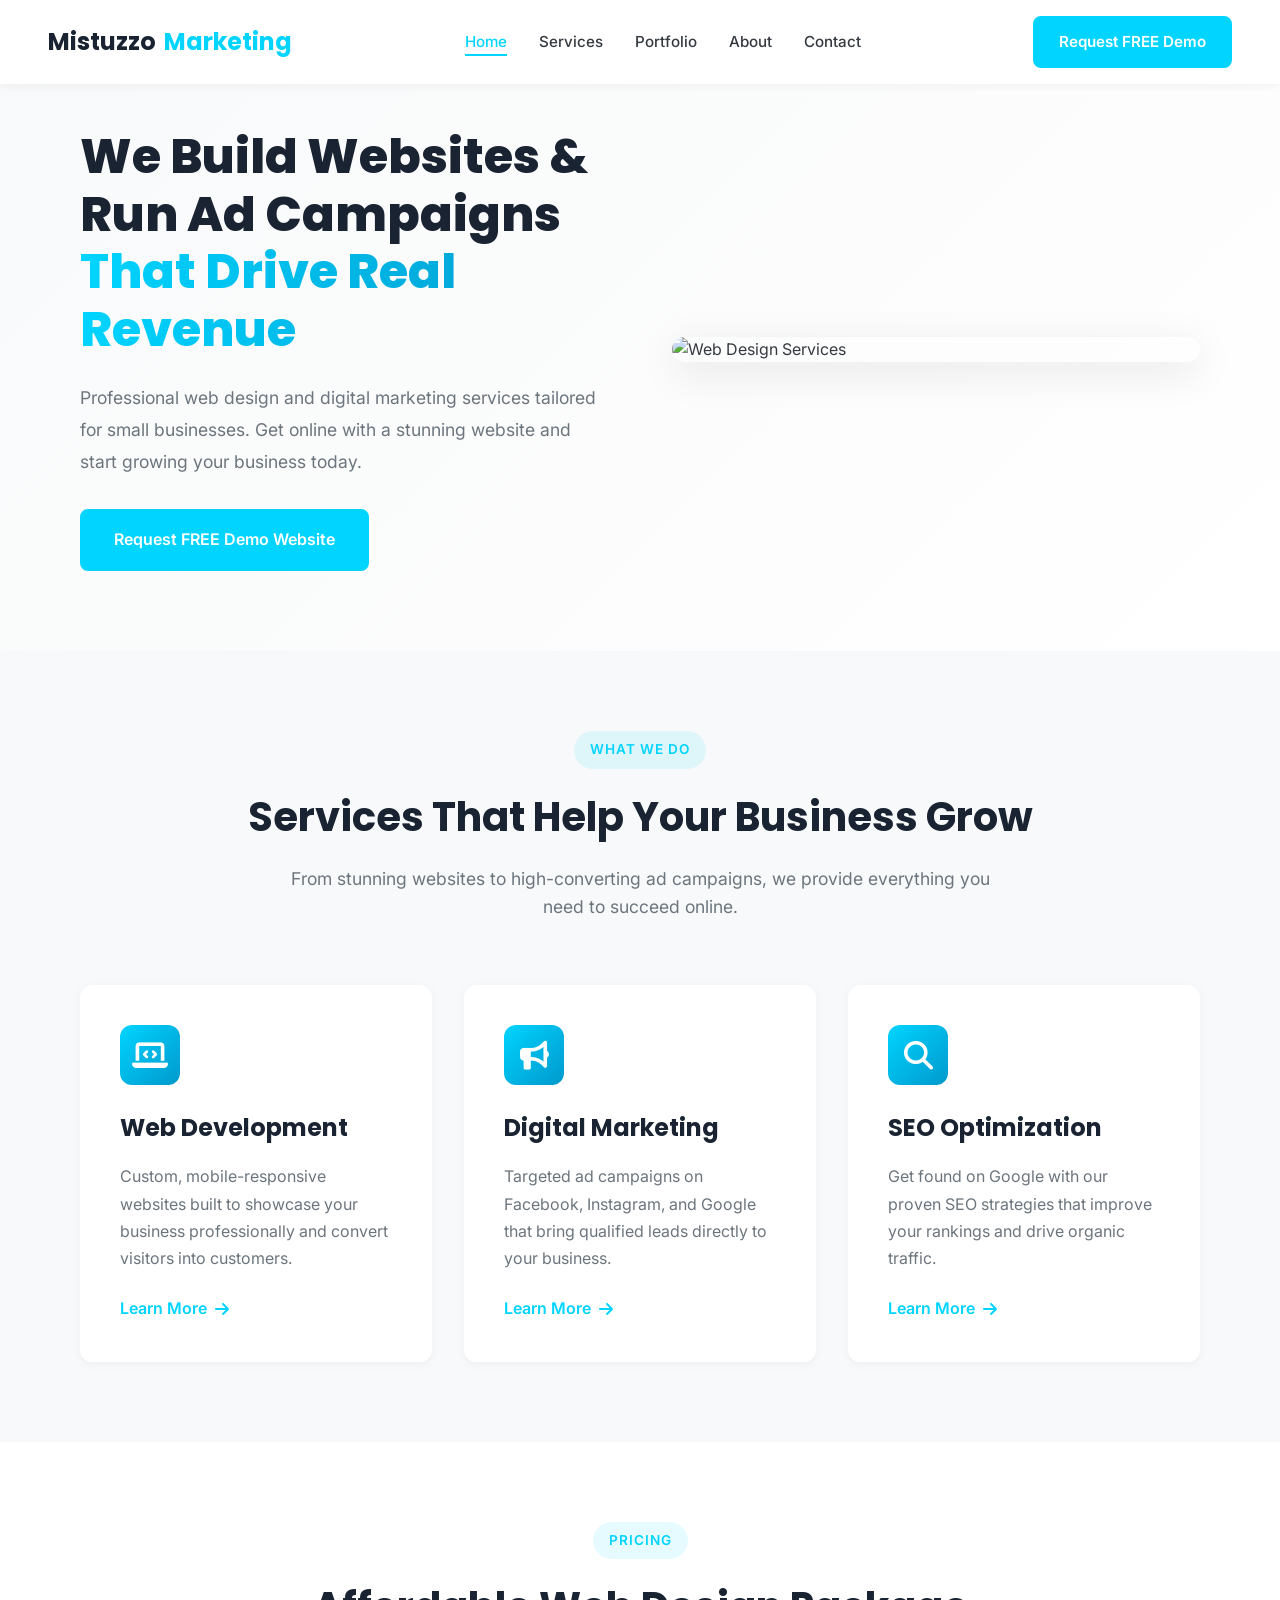
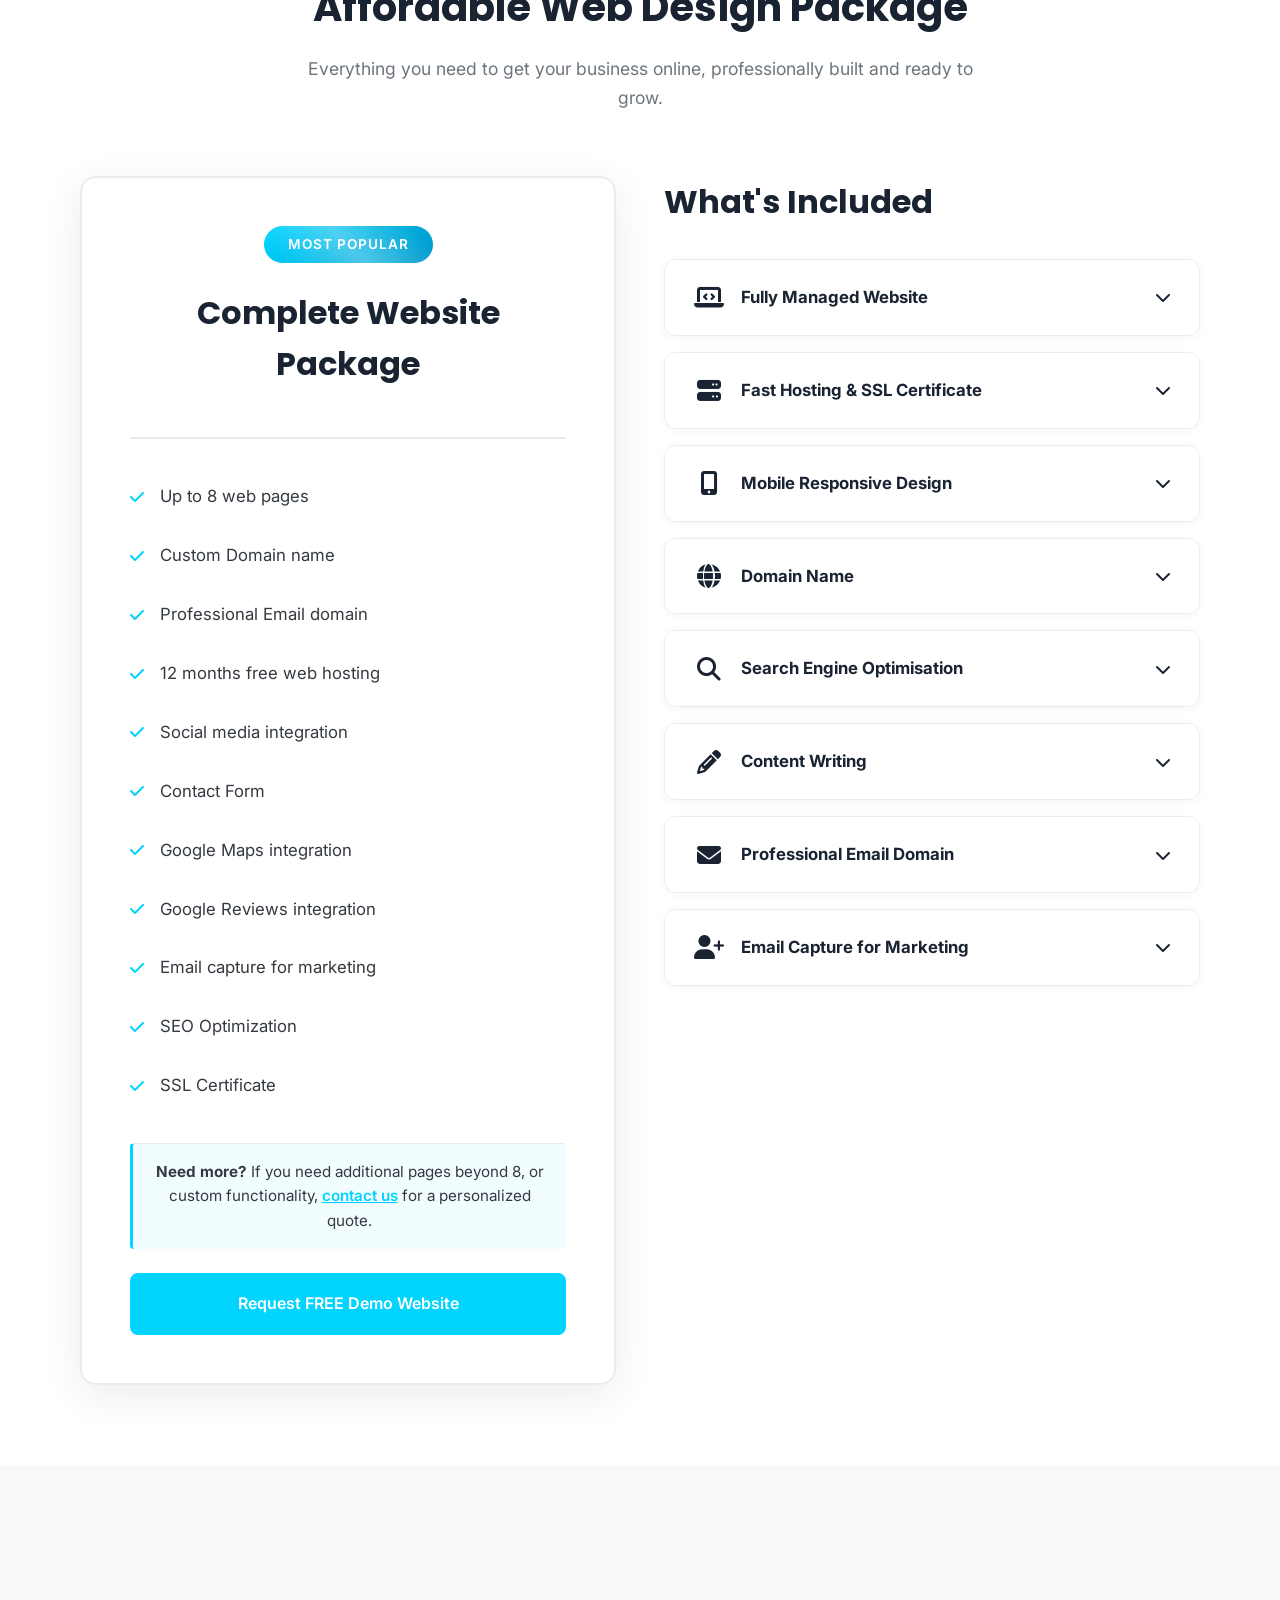
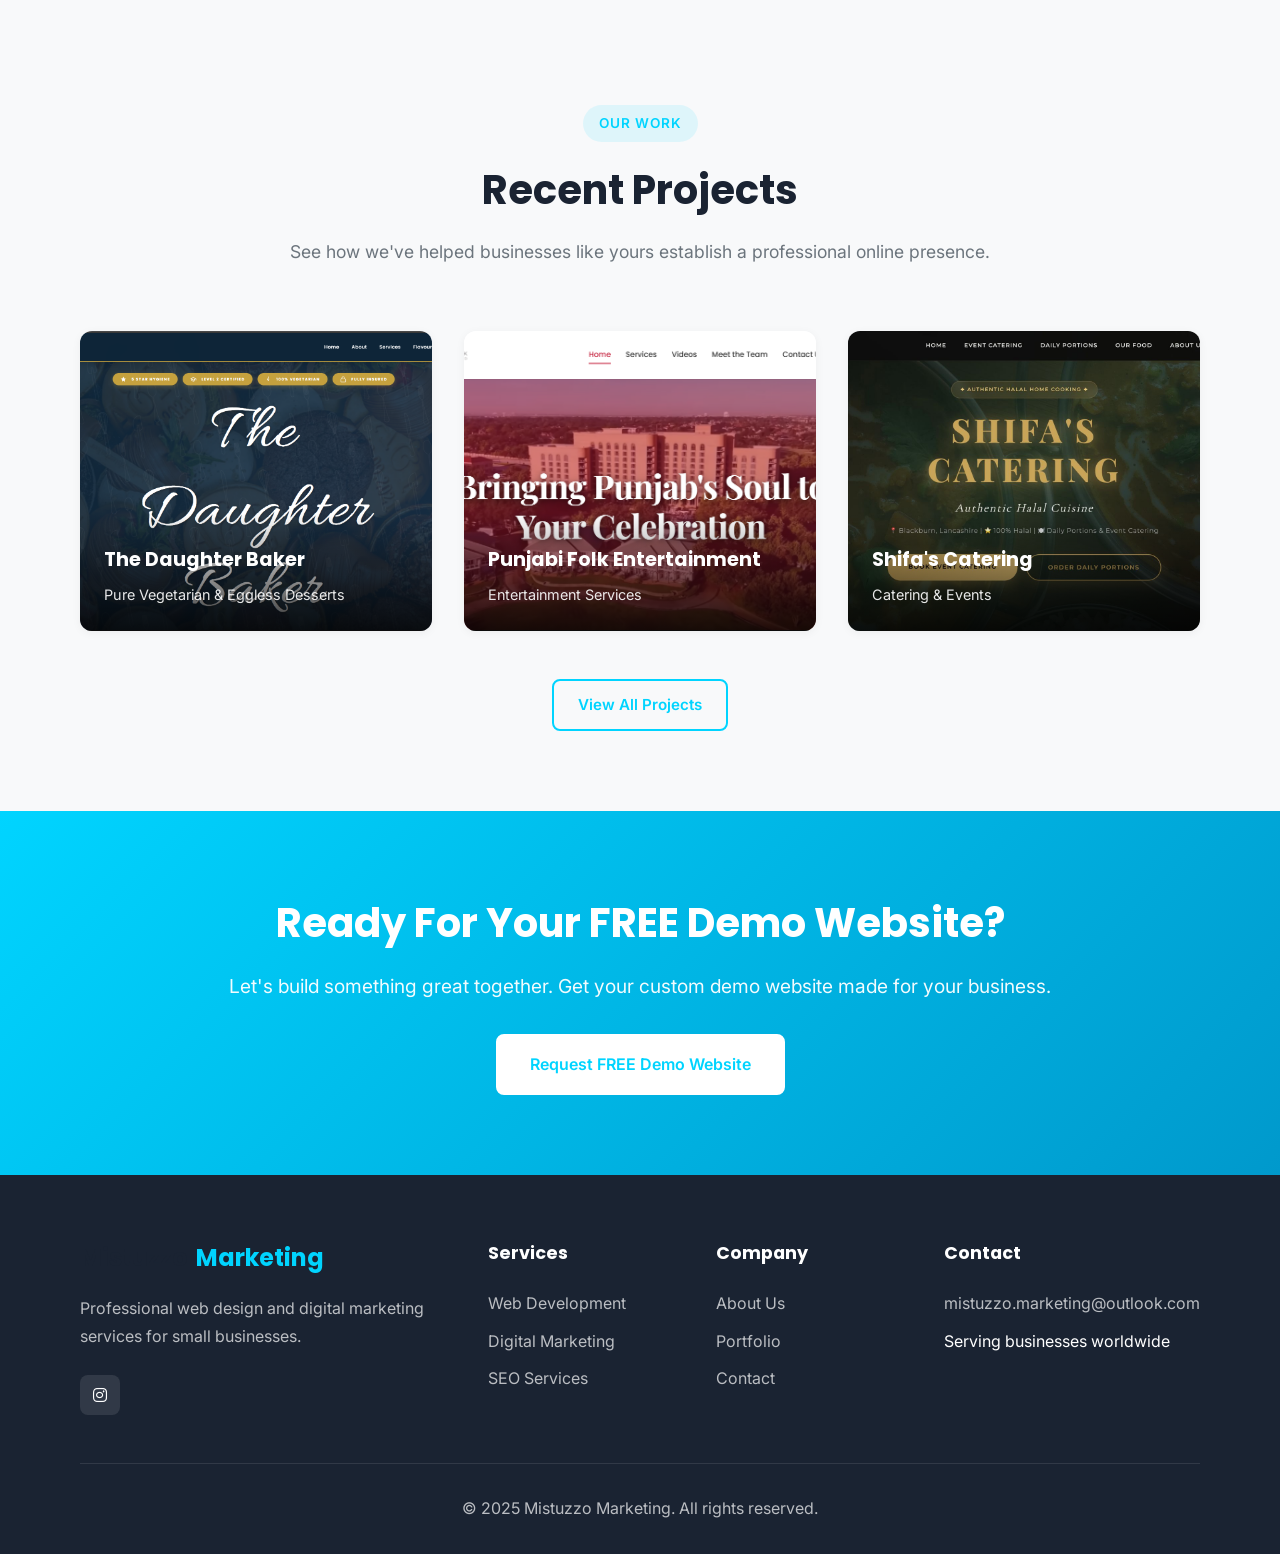
==== index.html @ 566bbb8b "Initial commit — Mistuzzo Marketing website Co-Authored-By: Claude Sonnet 4.6 <noreply@anthropic.com" ====
<!DOCTYPE html>
<html lang="en">
<head>
    <meta charset="UTF-8">
    <meta name="viewport" content="width=device-width, initial-scale=1.0">
    <title>Mistuzzo Marketing | FREE Demo Website for Small Businesses | Web Design & Digital Marketing</title>
    <meta name="description" content="Get a FREE custom demo website for your small business. Professional web design including domain, hosting, SEO, and email. Request your free demo today - no obligation.">
    <meta name="keywords" content="web design, website design, small business website, free demo website, digital marketing, SEO, custom website, affordable web design, business website">
    <meta name="author" content="Mistuzzo Marketing">
    <meta name="robots" content="index, follow">
    <link rel="canonical" href="https://mistuzzomarketing.co.uk/">
    
    <!-- Open Graph / Facebook -->
    <meta property="og:type" content="website">
    <meta property="og:url" content="https://mistuzzomarketing.co.uk/">
    <meta property="og:title" content="Get Your FREE Demo Website | Mistuzzo Marketing">
    <meta property="og:description" content="Professional web design for small businesses. Request a FREE custom demo website - completely free, no obligation. See what we can create for you.">
    <meta property="og:image" content="https://mistuzzomarketing.co.uk/favicons/android-chrome-512x512.png">
    <meta property="og:site_name" content="Mistuzzo Marketing">
    <meta property="og:locale" content="en_GB">
    
    <!-- Twitter Card -->
    <meta name="twitter:card" content="summary_large_image">
    <meta name="twitter:url" content="https://mistuzzomarketing.co.uk/">
    <meta name="twitter:title" content="Get Your FREE Demo Website | Mistuzzo Marketing">
    <meta name="twitter:description" content="Professional web design for small businesses. Request a FREE custom demo website - completely free, no obligation. See what we can create for you.">
    <meta name="twitter:image" content="https://mistuzzomarketing.co.uk/favicons/android-chrome-512x512.png">
    
    <!-- Additional SEO -->
    <meta name="viewport" content="width=device-width, initial-scale=1.0">
    <meta http-equiv="X-UA-Compatible" content="IE=edge">
    <meta name="format-detection" content="telephone=no">
    <!-- Favicons -->
    <link rel="icon" type="image/x-icon" href="favicons/favicon.ico">
    <link rel="icon" type="image/png" sizes="16x16" href="favicons/favicon-16x16.png">
    <link rel="icon" type="image/png" sizes="32x32" href="favicons/favicon-32x32.png">
    <link rel="apple-touch-icon" sizes="180x180" href="favicons/apple-touch-icon.png">
    <link rel="icon" type="image/png" sizes="192x192" href="favicons/android-chrome-192x192.png">
    <link rel="icon" type="image/png" sizes="512x512" href="favicons/android-chrome-512x512.png">
    <link rel="manifest" href="favicons/site.webmanifest">
    <meta name="msapplication-config" content="favicons/browserconfig.xml">
    <meta name="theme-color" content="#00d4ff">
    <link rel="preconnect" href="https://fonts.googleapis.com">
    <link rel="preconnect" href="https://fonts.gstatic.com" crossorigin>
    <link href="https://fonts.googleapis.com/css2?family=Inter:wght@300;400;500;600;700;800&family=Poppins:wght@400;500;600;700;800&display=swap" rel="stylesheet">
    <link href="https://unpkg.com/aos@2.3.1/dist/aos.css" rel="stylesheet">
    <link rel="stylesheet" href="https://cdnjs.cloudflare.com/ajax/libs/font-awesome/6.4.0/css/all.min.css">
    <link rel="stylesheet" href="styles/styles.css">

    <!-- Structured Data (JSON-LD) -->
    <script type="application/ld+json">
    {
      "@context": "https://schema.org",
      "@type": "Organization",
      "name": "Mistuzzo Marketing",
      "url": "https://mistuzzomarketing.co.uk",
      "logo": "https://mistuzzomarketing.co.uk/favicons/android-chrome-512x512.png",
      "description": "Professional web design and digital marketing services for small businesses",
      "email": "mistuzzo.marketing@outlook.com",
      "address": {
        "@type": "PostalAddress",
        "addressCountry": "GB"
      },
      "sameAs": [
        "https://instagram.com/mistuzzo_marketing"
      ],
      "aggregateRating": {
        "@type": "AggregateRating",
        "ratingValue": "5.0",
        "reviewCount": "2"
      },
      "offers": {
        "@type": "Offer",
        "description": "FREE Demo Website",
        "price": "0",
        "priceCurrency": "GBP"
      }
    }
    </script>
    <script type="application/ld+json">
    {
      "@context": "https://schema.org",
      "@type": "WebSite",
      "name": "Mistuzzo Marketing",
      "url": "https://mistuzzomarketing.co.uk",
      "potentialAction": {
        "@type": "SearchAction",
        "target": "https://mistuzzomarketing.co.uk/?s={search_term_string}",
        "query-input": "required name=search_term_string"
      }
    }
    </script>
    <script type="application/ld+json">
    {
      "@context": "https://schema.org",
      "@type": "ProfessionalService",
      "name": "Mistuzzo Marketing",
      "image": "https://mistuzzomarketing.co.uk/favicons/android-chrome-512x512.png",
      "description": "Professional web design and digital marketing for small businesses. FREE demo website available.",
      "priceRange": "Contact for pricing",
      "telephone": "+447359713107",
      "email": "mistuzzo.marketing@outlook.com",
      "address": {
        "@type": "PostalAddress",
        "addressCountry": "GB"
      },
      "areaServed": "Worldwide",
      "serviceType": ["Web Design", "Digital Marketing", "SEO", "Website Hosting"]
    }
    </script>
</head>
<body>
    <!-- Animated Background Shapes -->
    <div class="bg-shapes">
        <div class="bg-shape bg-shape-1"></div>
        <div class="bg-shape bg-shape-2"></div>
        <div class="bg-shape bg-shape-3"></div>
        <div class="bg-shape bg-shape-4"></div>
    </div>

    <!-- Navigation -->
    <nav id="navbar">
        <div class="nav-container">
            <a href="index.html" class="logo">
                <span class="logo-text">Mistuzzo</span>
                <span class="logo-accent">Marketing</span>
            </a>
            <ul class="nav-links" id="navLinks">
                <li><a href="index.html" class="active">Home</a></li>
                <li><a href="services.html">Services</a></li>
                <li><a href="portfolio.html">Portfolio</a></li>
                <li><a href="about.html">About</a></li>
                <li><a href="contact.html">Contact</a></li>
            </ul>
            <button class="mobile-menu-toggle" id="mobileMenuToggle">
                <span></span>
                <span></span>
                <span></span>
            </button>
            <a href="contact.html" class="btn-primary">Request FREE Demo</a>
        </div>
    </nav>

    <!-- Hero Section -->
    <section class="hero">
        <div class="container">
            <div class="hero-content">
                <div class="hero-text" data-aos="fade-up">
                    <h1>We Build Websites & Run Ad Campaigns <span class="highlight">That Drive Real Revenue</span></h1>
                    <p>Professional web design and digital marketing services tailored for small businesses. Get online with a stunning website and start growing your business today.</p>
                    <div class="hero-buttons">
                        <a href="contact.html" class="btn-primary btn-large">Request FREE Demo Website</a>
                    </div>
                </div>
                <div class="hero-image" data-aos="fade-left">
                    <img src="https://images.unsplash.com/photo-1460925895917-afdab827c52f?w=800&h=600&fit=crop" alt="Web Design Services">
                </div>
            </div>
        </div>
    </section>

    <!-- Services Preview -->
    <section class="services-preview">
        <div class="container">
            <div class="section-header" data-aos="fade-up">
                <span class="section-tag">What We Do</span>
                <h2>Services That Help Your Business Grow</h2>
                <p>From stunning websites to high-converting ad campaigns, we provide everything you need to succeed online.</p>
            </div>
            <div class="services-grid">
                <div class="service-card" data-aos="fade-up" data-aos-delay="100">
                    <div class="service-icon">
                        <i class="fas fa-laptop-code"></i>
                    </div>
                    <h3>Web Development</h3>
                    <p>Custom, mobile-responsive websites built to showcase your business professionally and convert visitors into customers.</p>
                    <a href="services.html" class="service-link">Learn More <i class="fas fa-arrow-right"></i></a>
                </div>
                <div class="service-card" data-aos="fade-up" data-aos-delay="200">
                    <div class="service-icon">
                        <i class="fas fa-bullhorn"></i>
                    </div>
                    <h3>Digital Marketing</h3>
                    <p>Targeted ad campaigns on Facebook, Instagram, and Google that bring qualified leads directly to your business.</p>
                    <a href="services.html" class="service-link">Learn More <i class="fas fa-arrow-right"></i></a>
                </div>
                <div class="service-card" data-aos="fade-up" data-aos-delay="300">
                    <div class="service-icon">
                        <i class="fas fa-search"></i>
                    </div>
                    <h3>SEO Optimization</h3>
                    <p>Get found on Google with our proven SEO strategies that improve your rankings and drive organic traffic.</p>
                    <a href="services.html" class="service-link">Learn More <i class="fas fa-arrow-right"></i></a>
                </div>
            </div>
        </div>
    </section>

    <!-- Pricing Section -->
    <section class="pricing" id="pricing">
        <div class="container">
            <div class="section-header" data-aos="fade-up">
                <span class="section-tag">Pricing</span>
                <h2>Affordable Web Design Package</h2>
                <p>Everything you need to get your business online, professionally built and ready to grow.</p>
            </div>
            <div class="pricing-layout">
                <!-- Pricing Card -->
                <div class="pricing-card" data-aos="fade-up">
                    <div class="pricing-header">
                        <span class="pricing-badge">Most Popular</span>
                        <h3>Complete Website Package</h3>
                    </div>
                    <div class="pricing-features">
                        <div class="feature-item">
                            <i class="fas fa-check"></i>
                            <span>Up to 8 web pages</span>
                        </div>
                        <div class="feature-item">
                            <i class="fas fa-check"></i>
                            <span>Custom Domain name</span>
                        </div>
                        <div class="feature-item">
                            <i class="fas fa-check"></i>
                            <span>Professional Email domain</span>
                        </div>
                        <div class="feature-item">
                            <i class="fas fa-check"></i>
                            <span>12 months free web hosting</span>
                        </div>
                        <div class="feature-item">
                            <i class="fas fa-check"></i>
                            <span>Social media integration</span>
                        </div>
                        <div class="feature-item">
                            <i class="fas fa-check"></i>
                            <span>Contact Form</span>
                        </div>
                        <div class="feature-item">
                            <i class="fas fa-check"></i>
                            <span>Google Maps integration</span>
                        </div>
                        <div class="feature-item">
                            <i class="fas fa-check"></i>
                            <span>Google Reviews integration</span>
                        </div>
                        <div class="feature-item">
                            <i class="fas fa-check"></i>
                            <span>Email capture for marketing</span>
                        </div>
                        <div class="feature-item">
                            <i class="fas fa-check"></i>
                            <span>SEO Optimization</span>
                        </div>
                        <div class="feature-item">
                            <i class="fas fa-check"></i>
                            <span>SSL Certificate</span>
                        </div>
                    </div>
                    <div class="pricing-note">
                        <p><strong>Need more?</strong> If you need additional pages beyond 8, or custom functionality, <a href="contact.html">contact us</a> for a personalized quote.</p>
                    </div>
                    <a href="contact.html" class="btn-primary btn-large btn-full">Request FREE Demo Website</a>
                </div>

                <!-- Info Dropdowns -->
                <div class="info-dropdowns" data-aos="fade-up" data-aos-delay="100">
                    <h3 class="dropdowns-title">What's Included</h3>
                    
                    <div class="info-dropdown">
                        <div class="info-dropdown-header" onclick="toggleInfoDropdown(this)">
                            <div class="dropdown-title-with-icon">
                                <i class="fas fa-laptop-code"></i>
                                <span>Fully Managed Website</span>
                            </div>
                            <i class="fas fa-chevron-down"></i>
                        </div>
                        <div class="info-dropdown-content">
                            <p>We handle everything from setup to maintenance. Your website is fully managed by our team, ensuring it stays updated, secure, and running smoothly. Focus on your business while we take care of the technical details.</p>
                        </div>
                    </div>

                    <div class="info-dropdown">
                        <div class="info-dropdown-header" onclick="toggleInfoDropdown(this)">
                            <div class="dropdown-title-with-icon">
                                <i class="fas fa-server"></i>
                                <span>Fast Hosting & SSL Certificate</span>
                            </div>
                            <i class="fas fa-chevron-down"></i>
                        </div>
                        <div class="info-dropdown-content">
                            <p>Lightning-fast hosting on premium servers with 99.9% uptime guarantee. Includes free SSL certificate (https://) for secure connections, data protection, and better Google rankings. First year completely free.</p>
                        </div>
                    </div>

                    <div class="info-dropdown">
                        <div class="info-dropdown-header" onclick="toggleInfoDropdown(this)">
                            <div class="dropdown-title-with-icon">
                                <i class="fas fa-mobile-alt"></i>
                                <span>Mobile Responsive Design</span>
                            </div>
                            <i class="fas fa-chevron-down"></i>
                        </div>
                        <div class="info-dropdown-content">
                            <p>Your website will look perfect and function flawlessly on all devices - desktops, tablets, and mobile phones. With over 60% of web traffic coming from mobile devices, this ensures you never miss a potential customer.</p>
                        </div>
                    </div>

                    <div class="info-dropdown">
                        <div class="info-dropdown-header" onclick="toggleInfoDropdown(this)">
                            <div class="dropdown-title-with-icon">
                                <i class="fas fa-globe"></i>
                                <span>Domain Name</span>
                            </div>
                            <i class="fas fa-chevron-down"></i>
                        </div>
                        <div class="info-dropdown-content">
                            <p>We'll help you choose and register a professional domain name (like yourbusiness.co.uk) that reflects your brand. Domain registration and setup included in the package.</p>
                        </div>
                    </div>

                    <div class="info-dropdown">
                        <div class="info-dropdown-header" onclick="toggleInfoDropdown(this)">
                            <div class="dropdown-title-with-icon">
                                <i class="fas fa-search"></i>
                                <span>Search Engine Optimisation</span>
                            </div>
                            <i class="fas fa-chevron-down"></i>
                        </div>
                        <div class="info-dropdown-content">
                            <p>Your website will be optimized for search engines with proper meta tags, descriptions, headings, and keywords to help potential customers find you on Google and other search engines.</p>
                        </div>
                    </div>

                    <div class="info-dropdown">
                        <div class="info-dropdown-header" onclick="toggleInfoDropdown(this)">
                            <div class="dropdown-title-with-icon">
                                <i class="fas fa-pencil-alt"></i>
                                <span>Content Writing</span>
                            </div>
                            <i class="fas fa-chevron-down"></i>
                        </div>
                        <div class="info-dropdown-content">
                            <p>We'll help craft compelling copy for your website that clearly communicates your value proposition and converts visitors into customers. Professional writing that represents your brand perfectly.</p>
                        </div>
                    </div>

                    <div class="info-dropdown">
                        <div class="info-dropdown-header" onclick="toggleInfoDropdown(this)">
                            <div class="dropdown-title-with-icon">
                                <i class="fas fa-envelope"></i>
                                <span>Professional Email Domain</span>
                            </div>
                            <i class="fas fa-chevron-down"></i>
                        </div>
                        <div class="info-dropdown-content">
                            <p>Get professional email addresses using your domain name (e.g., hello@yourbusiness.co.uk). Build trust with customers using branded emails instead of generic Gmail or Hotmail addresses.</p>
                        </div>
                    </div>

                    <div class="info-dropdown">
                        <div class="info-dropdown-header" onclick="toggleInfoDropdown(this)">
                            <div class="dropdown-title-with-icon">
                                <i class="fas fa-user-plus"></i>
                                <span>Email Capture for Marketing</span>
                            </div>
                            <i class="fas fa-chevron-down"></i>
                        </div>
                        <div class="info-dropdown-content">
                            <p>Built-in email collection forms to grow your mailing list. Capture visitor emails through sign-up forms, contact pages, and newsletter subscriptions. Build your customer database for future marketing campaigns.</p>
                        </div>
                    </div>
                </div>
            </div>
        </div>
    </section>

    <!-- Google Reviews Section -->
    <section class="reviews-section">
        <div class="container">
            <!-- Elfsight Google Reviews | Untitled Google Reviews 3 -->
            <script src="https://elfsightcdn.com/platform.js" async></script>
            <div class="elfsight-app-d169149b-33a2-4ed8-b72b-32af608d283e" data-elfsight-app-lazy></div>
        </div>
    </section>

    <!-- Portfolio Preview -->
    <section class="portfolio-preview">
        <div class="container">
            <div class="section-header" data-aos="fade-up">
                <span class="section-tag">Our Work</span>
                <h2>Recent Projects</h2>
                <p>See how we've helped businesses like yours establish a professional online presence.</p>
            </div>
            <div class="portfolio-grid">
                <div class="portfolio-item" data-aos="fade-up" data-aos-delay="100" onclick="window.open('https://thedaughterbaker.co.uk', '_blank')">
                    <img src="portfolio/thedaughterbaker.png" alt="The Daughter Baker">
                    <div class="portfolio-overlay">
                        <h4>The Daughter Baker</h4>
                        <p>Pure Vegetarian & Eggless Desserts</p>
                    </div>
                </div>
                <div class="portfolio-item" data-aos="fade-up" data-aos-delay="200" onclick="window.open('https://punjabifolkentertainment.com', '_blank')">
                    <img src="portfolio/sangeet.png" alt="Punjabi Folk Entertainment">
                    <div class="portfolio-overlay">
                        <h4>Punjabi Folk Entertainment</h4>
                        <p>Entertainment Services</p>
                    </div>
                </div>
                <div class="portfolio-item" data-aos="fade-up" data-aos-delay="300" onclick="window.open('https://shifascateringblackburn.co.uk', '_blank')">
                    <img src="portfolio/shifas.jpeg" alt="Shifa's Catering">
                    <div class="portfolio-overlay">
                        <h4>Shifa's Catering</h4>
                        <p>Catering & Events</p>
                    </div>
                </div>
            </div>
            <div class="text-center" style="margin-top: 3rem;">
                <a href="portfolio.html" class="btn-outline">View All Projects</a>
            </div>
        </div>
    </section>

    <!-- CTA Section -->
    <section class="cta-section">
        <div class="container">
            <div class="cta-content" data-aos="fade-up">
                <h2>Ready For Your FREE Demo Website?</h2>
                <p>Let's build something great together. Get your custom demo website made for your business.</p>
                <a href="contact.html" class="btn-white btn-large">Request FREE Demo Website</a>
            </div>
        </div>
    </section>

    <!-- Footer -->
    <footer>
        <div class="container">
            <div class="footer-content">
                <div class="footer-col">
                    <div class="footer-logo">
                        <span class="logo-text">Mistuzzo</span>
                        <span class="logo-accent">Marketing</span>
                    </div>
                    <p>Professional web design and digital marketing services for small businesses.</p>
                    <div class="social-links">
                        <a href="https://instagram.com/mistuzzo_marketing" target="_blank" aria-label="Instagram"><i class="fab fa-instagram"></i></a>
                    </div>
                </div>
                <div class="footer-col">
                    <h4>Services</h4>
                    <ul>
                        <li><a href="services.html">Web Development</a></li>
                        <li><a href="services.html">Digital Marketing</a></li>
                        <li><a href="services.html">SEO Services</a></li>
                    </ul>
                </div>
                <div class="footer-col">
                    <h4>Company</h4>
                    <ul>
                        <li><a href="about.html">About Us</a></li>
                        <li><a href="portfolio.html">Portfolio</a></li>
                            <li><a href="contact.html">Contact</a></li>
                    </ul>
                </div>
                <div class="footer-col">
                    <h4>Contact</h4>
                    <ul>
                        <li><a href="mailto:mistuzzo.marketing@outlook.com">mistuzzo.marketing@outlook.com</a></li>
                        <li>Serving businesses worldwide</li>
                    </ul>
                </div>
            </div>
            <div class="footer-bottom">
                <p>&copy; 2025 Mistuzzo Marketing. All rights reserved.</p>
            </div>
        </div>
    </footer>

    <script src="https://unpkg.com/aos@2.3.1/dist/aos.js"></script>
    <script src="js/main.js"></script>
</body>
</html>
---- styles/styles.css ----
/* ===== VARIABLES ===== */
:root {
    --primary-blue: #00d4ff;
    --dark-blue: #0099cc;
    --navy: #1a2332;
    --white: #ffffff;
    --off-white: #f8f9fa;
    --light-grey: #6c757d;
    --dark-grey: #343a40;
    --border-color: #e9ecef;
    --shadow: 0 2px 10px rgba(0, 0, 0, 0.05);
    --shadow-hover: 0 5px 25px rgba(0, 212, 255, 0.15);
}

/* ===== ANIMATED BACKGROUND ===== */
.animated-bg {
    position: fixed;
    top: 0;
    left: 0;
    width: 100%;
    height: 100%;
    z-index: -1;
    overflow: hidden;
    pointer-events: none;
}

.bg-shape {
    position: absolute;
    border-radius: 50%;
    opacity: 0.03;
    animation: float 20s infinite ease-in-out;
}

.bg-shape-1 {
    width: 400px;
    height: 400px;
    background: linear-gradient(135deg, var(--primary-blue), var(--dark-blue));
    top: 10%;
    left: 5%;
    animation-duration: 25s;
}

.bg-shape-2 {
    width: 300px;
    height: 300px;
    background: linear-gradient(135deg, var(--dark-blue), var(--primary-blue));
    bottom: 10%;
    right: 10%;
    animation-delay: 5s;
    animation-duration: 30s;
}

.bg-shape-3 {
    width: 200px;
    height: 200px;
    background: linear-gradient(135deg, var(--primary-blue), var(--dark-blue));
    top: 50%;
    left: 50%;
    animation-delay: 10s;
    animation-duration: 35s;
}

@keyframes float {
    0%, 100% {
        transform: translate(0, 0) rotate(0deg);
    }
    25% {
        transform: translate(30px, -30px) rotate(90deg);
    }
    50% {
        transform: translate(-20px, 20px) rotate(180deg);
    }
    75% {
        transform: translate(20px, 30px) rotate(270deg);
    }
}

/* ===== RESET & BASE ===== */
* {
    margin: 0;
    padding: 0;
    box-sizing: border-box;
}

html {
    scroll-behavior: smooth;
}

body {
    font-family: 'Inter', sans-serif;
    color: var(--dark-grey);
    background: var(--white);
    line-height: 1.6;
    overflow-x: hidden;
    position: relative;
}

/* Animated Background Elements */
.bg-shapes {
    position: fixed;
    top: 0;
    left: 0;
    width: 100%;
    height: 100%;
    z-index: -1;
    pointer-events: none;
    overflow: hidden;
}

.bg-shape {
    position: absolute;
    border-radius: 50%;
    opacity: 0.05;
    animation: float 20s infinite ease-in-out;
}

.bg-shape-1 {
    width: 300px;
    height: 300px;
    background: linear-gradient(135deg, var(--primary-blue), var(--dark-blue));
    top: 10%;
    left: 5%;
    animation-delay: 0s;
    animation-duration: 25s;
}

.bg-shape-2 {
    width: 200px;
    height: 200px;
    background: linear-gradient(135deg, var(--dark-blue), var(--primary-blue));
    top: 60%;
    right: 10%;
    animation-delay: 5s;
    animation-duration: 30s;
}

.bg-shape-3 {
    width: 150px;
    height: 150px;
    background: linear-gradient(135deg, var(--primary-blue), var(--dark-blue));
    bottom: 15%;
    left: 15%;
    animation-delay: 10s;
    animation-duration: 35s;
}

.bg-shape-4 {
    width: 250px;
    height: 250px;
    background: linear-gradient(135deg, var(--dark-blue), var(--primary-blue));
    top: 40%;
    right: 30%;
    animation-delay: 15s;
    animation-duration: 28s;
}

@keyframes float {
    0%, 100% {
        transform: translate(0, 0) rotate(0deg);
    }
    25% {
        transform: translate(30px, -30px) rotate(90deg);
    }
    50% {
        transform: translate(-20px, 20px) rotate(180deg);
    }
    75% {
        transform: translate(20px, 30px) rotate(270deg);
    }
}

/* Ensure content is above background */
nav, section, footer {
    position: relative;
    z-index: 1;
}

.container {
    max-width: 95%;
    margin: 0 auto;
    padding: 0 3rem;
}

@media (min-width: 1920px) {
    .container {
        max-width: 1800px;
    }
}

img {
    max-width: 100%;
    height: auto;
    display: block;
}

a {
    text-decoration: none;
    color: inherit;
}

/* ===== NAVIGATION ===== */
nav {
    position: fixed;
    top: 0;
    left: 0;
    width: 100%;
    background: var(--white);
    box-shadow: var(--shadow);
    z-index: 1000;
    transition: all 0.3s ease;
}

.nav-container {
    max-width: 1400px;
    margin: 0 auto;
    padding: 1rem 3rem;
    display: flex;
    align-items: center;
    justify-content: space-between;
}

.logo {
    font-size: 1.5rem;
    font-weight: 700;
    display: flex;
    align-items: baseline;
    gap: 0.5rem;
}

.logo-text {
    color: var(--navy);
    font-family: 'Poppins', sans-serif;
}

.logo-accent {
    color: var(--primary-blue);
    font-family: 'Poppins', sans-serif;
}

.nav-links {
    display: flex;
    list-style: none;
    gap: 2rem;
    align-items: center;
}

.nav-links a {
    color: var(--dark-grey);
    font-weight: 500;
    font-size: 0.95rem;
    transition: color 0.3s ease;
    position: relative;
}

.nav-links a::after {
    content: '';
    position: absolute;
    bottom: -5px;
    left: 0;
    width: 0;
    height: 2px;
    background: var(--primary-blue);
    transition: width 0.3s ease;
}

.nav-links a:hover::after,
.nav-links a.active::after {
    width: 100%;
}

.nav-links a:hover,
.nav-links a.active {
    color: var(--primary-blue);
}

.mobile-menu-toggle {
    display: none;
    flex-direction: column;
    gap: 5px;
    background: none;
    border: none;
    cursor: pointer;
    padding: 0.5rem;
}

.mobile-menu-toggle span {
    width: 25px;
    height: 3px;
    background: var(--navy);
    transition: all 0.3s ease;
    border-radius: 3px;
}

/* ===== BUTTONS ===== */
.btn-primary {
    background: var(--primary-blue);
    color: var(--white);
    padding: 0.75rem 1.5rem;
    border-radius: 8px;
    font-weight: 600;
    font-size: 0.95rem;
    display: inline-block;
    transition: all 0.3s ease;
    border: 2px solid var(--primary-blue);
}

.btn-primary:hover {
    background: var(--dark-blue);
    border-color: var(--dark-blue);
    transform: translateY(-3px);
    box-shadow: var(--shadow-hover);
    animation: bounce 0.5s ease;
}

@keyframes bounce {
    0%, 100% {
        transform: translateY(-3px);
    }
    50% {
        transform: translateY(-6px);
    }
}

.btn-outline {
    background: transparent;
    color: var(--primary-blue);
    padding: 0.75rem 1.5rem;
    border-radius: 8px;
    font-weight: 600;
    font-size: 0.95rem;
    display: inline-block;
    transition: all 0.3s ease;
    border: 2px solid var(--primary-blue);
}

.btn-outline:hover {
    background: var(--primary-blue);
    color: var(--white);
    transform: translateY(-2px);
}

.btn-white {
    background: var(--white);
    color: var(--primary-blue);
    padding: 0.75rem 1.5rem;
    border-radius: 8px;
    font-weight: 600;
    font-size: 0.95rem;
    display: inline-block;
    transition: all 0.3s ease;
    border: 2px solid var(--white);
}

.btn-white:hover {
    background: transparent;
    color: var(--white);
    border-color: var(--white);
}

.btn-large {
    padding: 1rem 2rem;
    font-size: 1rem;
}

.btn-full {
    width: 100%;
    text-align: center;
}

/* ===== HERO SECTION ===== */
.hero {
    padding: 8rem 0 5rem;
    background: linear-gradient(135deg, var(--off-white) 0%, var(--white) 100%);
}

.hero-content {
    display: grid;
    grid-template-columns: 1fr 1fr;
    gap: 4rem;
    align-items: center;
}

.hero-text h1 {
    font-family: 'Poppins', sans-serif;
    font-size: 3rem;
    font-weight: 800;
    line-height: 1.2;
    color: var(--navy);
    margin-bottom: 1.5rem;
}

.hero-text h1 .highlight {
    color: var(--primary-blue);
    display: block;
}

.hero-text p {
    font-size: 1.1rem;
    color: var(--light-grey);
    margin-bottom: 2rem;
    line-height: 1.8;
}

.hero-buttons {
    display: flex;
    gap: 1rem;
    flex-wrap: wrap;
}

.hero-image {
    border-radius: 16px;
    overflow: hidden;
    box-shadow: 0 10px 40px rgba(0, 0, 0, 0.1);
}

.hero-image img {
    width: 100%;
    height: 100%;
    object-fit: cover;
}

/* ===== SECTION STYLES ===== */
section {
    padding: 5rem 0;
}

.section-header {
    text-align: center;
    margin-bottom: 4rem;
}

.section-tag {
    display: inline-block;
    background: rgba(0, 212, 255, 0.1);
    color: var(--primary-blue);
    padding: 0.5rem 1rem;
    border-radius: 20px;
    font-weight: 600;
    font-size: 0.85rem;
    text-transform: uppercase;
    letter-spacing: 1px;
    margin-bottom: 1rem;
}

.section-header h2 {
    font-family: 'Poppins', sans-serif;
    font-size: 2.5rem;
    font-weight: 700;
    color: var(--navy);
    margin-bottom: 1rem;
}

.section-header p {
    font-size: 1.1rem;
    color: var(--light-grey);
    max-width: 700px;
    margin: 0 auto;
}

/* ===== SERVICES PREVIEW ===== */
.services-preview {
    background: var(--off-white);
}

.services-grid {
    display: grid;
    grid-template-columns: repeat(3, 1fr);
    gap: 2rem;
}

.service-card {
    background: var(--white);
    padding: 2.5rem;
    border-radius: 12px;
    box-shadow: var(--shadow);
    transition: all 0.4s cubic-bezier(0.4, 0, 0.2, 1);
    position: relative;
    overflow: hidden;
}

.service-card::before {
    content: '';
    position: absolute;
    top: 0;
    left: -100%;
    width: 100%;
    height: 100%;
    background: linear-gradient(90deg, transparent, rgba(0, 212, 255, 0.1), transparent);
    transition: left 0.5s ease;
}

.service-card:hover::before {
    left: 100%;
}

.service-card:hover {
    transform: translateY(-10px) scale(1.02);
    box-shadow: 0 15px 50px rgba(0, 212, 255, 0.2);
}

.service-icon {
    width: 60px;
    height: 60px;
    background: linear-gradient(135deg, var(--primary-blue), var(--dark-blue));
    border-radius: 12px;
    display: flex;
    align-items: center;
    justify-content: center;
    margin-bottom: 1.5rem;
    animation: pulse-icon 3s ease-in-out infinite;
}

@keyframes pulse-icon {
    0%, 100% {
        box-shadow: 0 0 0 0 rgba(0, 212, 255, 0.4);
    }
    50% {
        box-shadow: 0 0 0 10px rgba(0, 212, 255, 0);
    }
}

.service-icon i {
    font-size: 1.8rem;
    color: var(--white);
}

.service-card h3 {
    font-family: 'Poppins', sans-serif;
    font-size: 1.5rem;
    color: var(--navy);
    margin-bottom: 1rem;
}

.service-card p {
    color: var(--light-grey);
    margin-bottom: 1.5rem;
    line-height: 1.7;
}

.service-link {
    color: var(--primary-blue);
    font-weight: 600;
    display: inline-flex;
    align-items: center;
    gap: 0.5rem;
    transition: gap 0.3s ease;
}

.service-link:hover {
    gap: 0.8rem;
}

/* ===== PRICING ===== */
.pricing {
    background: var(--white);
}

.pricing-layout {
    display: grid;
    grid-template-columns: 1fr 1fr;
    gap: 3rem;
    max-width: 1400px;
    margin: 0 auto;
    align-items: start;
}

.pricing-card {
    background: var(--white);
    border: 2px solid var(--border-color);
    border-radius: 16px;
    padding: 3rem;
    box-shadow: 0 10px 40px rgba(0, 0, 0, 0.08);
    height: fit-content;
}

.pricing-header {
    text-align: center;
    padding-bottom: 2rem;
    border-bottom: 2px solid var(--border-color);
    margin-bottom: 2rem;
}

.pricing-badge {
    display: inline-block;
    background: linear-gradient(135deg, var(--primary-blue), var(--dark-blue));
    color: var(--white);
    padding: 0.5rem 1.5rem;
    border-radius: 20px;
    font-size: 0.85rem;
    font-weight: 600;
    text-transform: uppercase;
    letter-spacing: 1px;
    margin-bottom: 1rem;
    position: relative;
    overflow: hidden;
}

.pricing-badge::after {
    content: '';
    position: absolute;
    top: -50%;
    left: -50%;
    width: 200%;
    height: 200%;
    background: linear-gradient(
        45deg,
        transparent 30%,
        rgba(255, 255, 255, 0.3) 50%,
        transparent 70%
    );
    animation: shimmer 3s infinite;
}

@keyframes shimmer {
    0% {
        transform: translateX(-100%) translateY(-100%) rotate(45deg);
    }
    100% {
        transform: translateX(100%) translateY(100%) rotate(45deg);
    }
}

.pricing-header h3 {
    font-family: 'Poppins', sans-serif;
    font-size: 2rem;
    color: var(--navy);
    margin-bottom: 1rem;
}

.pricing-cost {
    display: flex;
    flex-direction: column;
    align-items: center;
    gap: 0.5rem;
}

.price {
    font-family: 'Poppins', sans-serif;
    font-size: 4rem;
    font-weight: 800;
    background: linear-gradient(135deg, var(--primary-blue), var(--dark-blue), var(--primary-blue));
    background-size: 200% 200%;
    -webkit-background-clip: text;
    -webkit-text-fill-color: transparent;
    background-clip: text;
    animation: gradient-shift 4s ease infinite;
}

@keyframes gradient-shift {
    0%, 100% {
        background-position: 0% 50%;
    }
    50% {
        background-position: 100% 50%;
    }
}

.price-period {
    color: var(--light-grey);
    font-size: 1rem;
}

.pricing-features {
    display: grid;
    gap: 0.5rem;
    margin-bottom: 2rem;
}

/* Info Dropdowns Section */
.info-dropdowns {
    background: transparent;
    border: none;
    padding: 0;
    box-shadow: none;
}

.dropdowns-title {
    font-family: 'Poppins', sans-serif;
    font-size: 2rem;
    color: var(--navy);
    margin-bottom: 2rem;
    text-align: left;
    font-weight: 700;
}

.info-dropdown {
    background: var(--white);
    border: 1px solid var(--border-color);
    border-radius: 12px;
    margin-bottom: 1rem;
    overflow: hidden;
    transition: all 0.3s ease;
    box-shadow: 0 2px 8px rgba(0, 0, 0, 0.04);
}

.info-dropdown:hover {
    border-color: var(--primary-blue);
    box-shadow: 0 4px 12px rgba(0, 212, 255, 0.15);
}

.info-dropdown-header {
    display: flex;
    justify-content: space-between;
    align-items: center;
    padding: 1.5rem 1.75rem;
    cursor: pointer;
    background: var(--white);
    transition: all 0.3s ease;
    user-select: none;
}

.info-dropdown-header:hover {
    background: rgba(0, 212, 255, 0.02);
}

.info-dropdown-header.active {
    background: rgba(0, 212, 255, 0.03);
}

.dropdown-title-with-icon {
    display: flex;
    align-items: center;
    gap: 1rem;
    flex: 1;
}

.dropdown-title-with-icon i {
    font-size: 1.5rem;
    color: var(--navy);
    width: 32px;
    text-align: center;
}

.dropdown-title-with-icon span {
    font-weight: 700;
    color: var(--navy);
    font-size: 1.05rem;
}

.info-dropdown-header > i {
    color: var(--navy);
    font-size: 1rem;
    transition: transform 0.3s ease;
    flex-shrink: 0;
}

.info-dropdown-header.active > i {
    transform: rotate(180deg);
}

.info-dropdown-content {
    max-height: 0;
    overflow: hidden;
    transition: max-height 0.4s ease, padding 0.4s ease;
    background: var(--white);
    padding: 0 1.75rem;
}

.info-dropdown-content.active {
    max-height: 400px;
    padding: 0 1.75rem 1.5rem 1.75rem;
}

.info-dropdown-content p {
    color: var(--light-grey);
    font-size: 0.95rem;
    line-height: 1.8;
    margin: 0;
    padding-left: 3rem;
}

.feature-dropdown {
    border: 1px solid var(--border-color);
    border-radius: 8px;
    overflow: hidden;
    transition: all 0.3s ease;
}

.feature-dropdown:hover {
    border-color: var(--primary-blue);
    box-shadow: 0 2px 8px rgba(0, 212, 255, 0.1);
}

.feature-dropdown-header {
    display: flex;
    align-items: center;
    justify-content: space-between;
    padding: 1rem;
    cursor: pointer;
    background: var(--white);
    transition: all 0.3s ease;
    user-select: none;
}

.feature-dropdown-header:hover {
    background: rgba(0, 212, 255, 0.03);
}

.feature-dropdown-header.active {
    background: rgba(0, 212, 255, 0.05);
}

.feature-title {
    display: flex;
    align-items: center;
    gap: 0.75rem;
    flex: 1;
}

.feature-title i.fa-check {
    color: var(--primary-blue);
    font-size: 1rem;
}

.feature-title span {
    color: var(--dark-grey);
    font-weight: 500;
    font-size: 0.95rem;
}

.dropdown-icon {
    color: var(--primary-blue);
    font-size: 0.9rem;
    transition: transform 0.3s ease;
}

.feature-dropdown-header.active .dropdown-icon {
    transform: rotate(180deg);
}

.feature-dropdown-content {
    max-height: 0;
    overflow: hidden;
    transition: max-height 0.3s ease, padding 0.3s ease;
    background: rgba(0, 212, 255, 0.02);
    padding: 0 1rem;
}

.feature-dropdown-content.active {
    max-height: 300px;
    padding: 1rem;
}

.feature-dropdown-content p {
    color: var(--light-grey);
    font-size: 0.9rem;
    line-height: 1.7;
    margin: 0;
}

.feature-item {
    display: flex;
    align-items: center;
    gap: 1rem;
    padding: 0.75rem 0;
}

.feature-item i {
    color: var(--primary-blue);
    font-size: 1.2rem;
    flex-shrink: 0;
}

.feature-item span {
    color: var(--dark-grey);
    font-size: 1.05rem;
}

.pricing-note {
    text-align: center;
    color: var(--light-grey);
    font-size: 0.9rem;
    margin-top: 1.5rem;
    padding-top: 1.5rem;
    border-top: 1px solid var(--border-color);
}

.pricing-note a {
    color: var(--primary-blue);
    font-weight: 600;
    text-decoration: underline;
    transition: opacity 0.3s ease;
}

.pricing-note a:hover {
    opacity: 0.8;
}

/* ===== PORTFOLIO PREVIEW ===== */
.portfolio-preview {
    background: var(--off-white);
}

.portfolio-grid {
    display: grid;
    grid-template-columns: repeat(3, 1fr);
    gap: 2rem;
}

.portfolio-item {
    position: relative;
    border-radius: 12px;
    overflow: hidden;
    cursor: pointer;
    box-shadow: var(--shadow);
    transition: all 0.3s ease;
}

.portfolio-item:hover {
    transform: translateY(-5px);
    box-shadow: var(--shadow-hover);
}

.portfolio-item img {
    width: 100%;
    height: 300px;
    object-fit: cover;
    transition: transform 0.3s ease;
}

.portfolio-item:hover img {
    transform: scale(1.05);
}

.portfolio-overlay {
    position: absolute;
    bottom: 0;
    left: 0;
    right: 0;
    background: linear-gradient(to top, rgba(0, 0, 0, 0.8), transparent);
    padding: 2rem 1.5rem 1.5rem;
    transform: translateY(0);
    transition: all 0.3s ease;
}

.portfolio-overlay h4 {
    color: var(--white);
    font-family: 'Poppins', sans-serif;
    font-size: 1.2rem;
    margin-bottom: 0.5rem;
}

.portfolio-overlay p {
    color: rgba(255, 255, 255, 0.9);
    font-size: 0.9rem;
}

.text-center {
    text-align: center;
}

/* ===== CTA SECTION ===== */
.cta-section {
    background: linear-gradient(135deg, var(--primary-blue), var(--dark-blue));
    color: var(--white);
    text-align: center;
    padding: 5rem 0;
}

.cta-content h2 {
    font-family: 'Poppins', sans-serif;
    font-size: 2.5rem;
    margin-bottom: 1rem;
}

.cta-content p {
    font-size: 1.2rem;
    margin-bottom: 2rem;
    opacity: 0.95;
}

/* ===== FOOTER ===== */
footer {
    background: var(--navy);
    color: var(--white);
    padding: 4rem 0 2rem;
}

.footer-content {
    display: grid;
    grid-template-columns: 2fr 1fr 1fr 1fr;
    gap: 3rem;
    margin-bottom: 3rem;
}

.footer-logo {
    font-size: 1.5rem;
    font-weight: 700;
    display: flex;
    align-items: baseline;
    gap: 0.5rem;
    margin-bottom: 1rem;
}

.footer-col p {
    color: rgba(255, 255, 255, 0.7);
    line-height: 1.8;
    margin-bottom: 1.5rem;
}

.social-links {
    display: flex;
    gap: 1rem;
}

.social-links a {
    width: 40px;
    height: 40px;
    background: rgba(255, 255, 255, 0.1);
    border-radius: 8px;
    display: flex;
    align-items: center;
    justify-content: center;
    transition: all 0.3s ease;
}

.social-links a:hover {
    background: var(--primary-blue);
    transform: translateY(-3px);
}

.footer-col h4 {
    font-family: 'Poppins', sans-serif;
    margin-bottom: 1.5rem;
    font-size: 1.1rem;
}

.footer-col ul {
    list-style: none;
}

.footer-col ul li {
    margin-bottom: 0.75rem;
}

.footer-col ul li a {
    color: rgba(255, 255, 255, 0.7);
    transition: color 0.3s ease;
}

.footer-col ul li a:hover {
    color: var(--primary-blue);
}

.footer-bottom {
    padding-top: 2rem;
    border-top: 1px solid rgba(255, 255, 255, 0.1);
    text-align: center;
}

.footer-bottom p {
    color: rgba(255, 255, 255, 0.7);
}

/* ===== RESPONSIVE ===== */
@media (max-width: 1024px) {
    .hero-content,
    .services-grid,
    .portfolio-grid {
        grid-template-columns: 1fr;
    }
    
    .footer-content {
        grid-template-columns: 1fr 1fr;
    }
}

@media (max-width: 768px) {
    .mobile-menu-toggle {
        display: flex;
    }
    
    .nav-links {
        position: fixed;
        top: 70px;
        left: -100%;
        width: 100%;
        height: calc(100vh - 70px);
        background: var(--white);
        flex-direction: column;
        padding: 2rem;
        box-shadow: var(--shadow);
        transition: left 0.3s ease;
        align-items: flex-start;
    }
    
    .nav-links.active {
        left: 0;
    }
    
    .nav-container > .btn-primary {
        display: none;
    }
    
    .hero {
        padding: 6rem 0 3rem;
    }
    
    .hero-text h1 {
        font-size: 2.2rem;
    }
    
    .hero-buttons {
        flex-direction: column;
    }
    
    .hero-buttons .btn-large {
        width: 100%;
        text-align: center;
    }
    
    .section-header h2 {
        font-size: 2rem;
    }
    
    .service-card,
    .pricing-card {
        padding: 2rem;
    }
    
    .price {
        font-size: 3rem;
    }
    
    .footer-content {
        grid-template-columns: 1fr;
        gap: 2rem;
    }
}

@media (max-width: 480px) {
    .container {
        padding: 0 1rem;
    }
    
    .hero-text h1 {
        font-size: 1.8rem;
    }
    
    .section-header h2 {
        font-size: 1.75rem;
    }
    
    .price {
        font-size: 2.5rem;
    }
}

/* ===== PAGE HEADER ===== */
.page-header {
    padding: 8rem 0 4rem;
    background: linear-gradient(135deg, var(--off-white) 0%, var(--white) 100%);
    text-align: center;
}

.page-header-content h1 {
    font-family: 'Poppins', sans-serif;
    font-size: 3rem;
    font-weight: 800;
    color: var(--navy);
    margin-bottom: 1rem;
}

.page-header-content p {
    font-size: 1.2rem;
    color: var(--light-grey);
    max-width: 700px;
    margin: 0 auto;
}

/* ===== SERVICES PAGE ===== */
.services-detail {
    padding: 5rem 0;
}

.service-detail-card {
    display: grid;
    grid-template-columns: 1fr 1fr;
    gap: 4rem;
    align-items: center;
    margin-bottom: 5rem;
    padding: 3rem;
    background: var(--white);
    border-radius: 16px;
    box-shadow: var(--shadow);
}

.service-detail-card.reverse {
    direction: rtl;
}

.service-detail-card.reverse > * {
    direction: ltr;
}

.service-detail-icon {
    width: 80px;
    height: 80px;
    background: linear-gradient(135deg, var(--primary-blue), var(--dark-blue));
    border-radius: 16px;
    display: flex;
    align-items: center;
    justify-content: center;
    margin-bottom: 2rem;
}

.service-detail-icon i {
    font-size: 2.5rem;
    color: var(--white);
}

.service-detail-text h2 {
    font-family: 'Poppins', sans-serif;
    font-size: 2rem;
    color: var(--navy);
    margin-bottom: 1rem;
}

.service-detail-text .lead {
    font-size: 1.2rem;
    color: var(--primary-blue);
    font-weight: 600;
    margin-bottom: 1rem;
}

.service-detail-text p {
    color: var(--light-grey);
    line-height: 1.8;
    margin-bottom: 1.5rem;
}

.feature-list {
    list-style: none;
    display: grid;
    gap: 0.75rem;
}

.feature-list li {
    display: flex;
    align-items: center;
    gap: 0.75rem;
    color: var(--dark-grey);
}

.feature-list i {
    color: var(--primary-blue);
    font-size: 1.1rem;
}

.service-detail-image {
    border-radius: 12px;
    overflow: hidden;
    box-shadow: var(--shadow);
}

.service-detail-image img {
    width: 100%;
    height: 100%;
    object-fit: cover;
}

/* ===== PORTFOLIO PAGE ===== */
.portfolio-full {
    padding: 5rem 0;
}

.portfolio-grid-full {
    display: grid;
    gap: 3rem;
}

.portfolio-item-full {
    display: grid;
    grid-template-columns: 1fr 1fr;
    gap: 3rem;
    background: var(--white);
    border-radius: 16px;
    overflow: hidden;
    box-shadow: var(--shadow);
    cursor: pointer;
    transition: all 0.3s ease;
}

.portfolio-item-full:hover {
    transform: translateY(-5px);
    box-shadow: var(--shadow-hover);
}

.portfolio-item-image img {
    width: 100%;
    height: 100%;
    object-fit: cover;
    transition: transform 0.3s ease;
}

.portfolio-item-full:hover .portfolio-item-image img {
    transform: scale(1.05);
}

.portfolio-item-content {
    padding: 3rem;
    display: flex;
    flex-direction: column;
    justify-content: center;
}

.portfolio-item-content h3 {
    font-family: 'Poppins', sans-serif;
    font-size: 1.8rem;
    color: var(--navy);
    margin-bottom: 0.5rem;
}

.portfolio-category {
    color: var(--primary-blue);
    font-weight: 600;
    font-size: 0.9rem;
    text-transform: uppercase;
    letter-spacing: 1px;
    margin-bottom: 1rem;
}

.portfolio-item-content > p {
    color: var(--light-grey);
    line-height: 1.8;
    margin-bottom: 1.5rem;
}

.portfolio-tags {
    display: flex;
    gap: 0.75rem;
    flex-wrap: wrap;
    margin-bottom: 1.5rem;
}

.tag {
    background: rgba(0, 212, 255, 0.1);
    color: var(--primary-blue);
    padding: 0.4rem 1rem;
    border-radius: 20px;
    font-size: 0.85rem;
    font-weight: 600;
}

.view-link {
    color: var(--primary-blue);
    font-weight: 600;
    display: inline-flex;
    align-items: center;
    gap: 0.5rem;
}

.view-link i {
    font-size: 0.9rem;
}

/* ===== ABOUT PAGE ===== */
.about-content {
    padding: 5rem 0;
}

.about-story {
    max-width: 800px;
    margin: 0 auto 5rem;
    text-align: center;
}

.about-story h2 {
    font-family: 'Poppins', sans-serif;
    font-size: 2.5rem;
    color: var(--navy);
    margin-bottom: 2rem;
}

.about-story p {
    font-size: 1.1rem;
    color: var(--light-grey);
    line-height: 1.8;
    margin-bottom: 1.5rem;
}

.values-grid {
    display: grid;
    grid-template-columns: repeat(2, 1fr);
    gap: 2rem;
}

.value-card {
    background: var(--white);
    padding: 2.5rem;
    border-radius: 12px;
    box-shadow: var(--shadow);
    text-align: center;
    transition: all 0.3s ease;
}

.value-card:hover {
    transform: translateY(-5px);
    box-shadow: var(--shadow-hover);
}

.value-icon {
    width: 80px;
    height: 80px;
    background: linear-gradient(135deg, var(--primary-blue), var(--dark-blue));
    border-radius: 16px;
    display: flex;
    align-items: center;
    justify-content: center;
    margin: 0 auto 1.5rem;
}

.value-icon i {
    font-size: 2rem;
    color: var(--white);
}

.value-card h3 {
    font-family: 'Poppins', sans-serif;
    font-size: 1.5rem;
    color: var(--navy);
    margin-bottom: 1rem;
}

.value-card p {
    color: var(--light-grey);
    line-height: 1.7;
}

.founders-section {
    padding: 5rem 0;
    background: var(--off-white);
}

.founders-grid {
    display: grid;
    grid-template-columns: repeat(2, 1fr);
    gap: 3rem;
    max-width: 900px;
    margin: 0 auto;
}

.founder-card {
    background: var(--white);
    border-radius: 16px;
    overflow: hidden;
    box-shadow: var(--shadow);
    transition: all 0.3s ease;
}

.founder-card:hover {
    transform: translateY(-5px);
    box-shadow: var(--shadow-hover);
}

.founder-image {
    width: 100%;
    height: 300px;
    overflow: hidden;
}

.founder-image img {
    width: 100%;
    height: 100%;
    object-fit: cover;
}

.founder-info {
    padding: 2rem;
    text-align: center;
}

.founder-info h3 {
    font-family: 'Poppins', sans-serif;
    font-size: 1.5rem;
    color: var(--navy);
    margin-bottom: 0.5rem;
}

.founder-title {
    color: var(--primary-blue);
    font-weight: 600;
    font-size: 0.9rem;
    text-transform: uppercase;
    letter-spacing: 1px;
    margin-bottom: 1rem;
}

.founder-bio {
    color: var(--light-grey);
    line-height: 1.7;
}

.stats-section {
    padding: 5rem 0;
    background: var(--white);
}

.stats-grid {
    max-width: 800px;
    margin: 0 auto;
    display: grid;
    grid-template-columns: repeat(2, 1fr);
    gap: 2rem;
}

.stat-item {
    text-align: center;
    padding: 2rem;
}

.stat-number {
    font-family: 'Poppins', sans-serif;
    font-size: 3rem;
    font-weight: 800;
    color: var(--primary-blue);
    margin-bottom: 0.5rem;
}

.stat-label {
    color: var(--dark-grey);
    font-weight: 600;
}

/* ===== CONTACT PAGE ===== */
.contact-main {
    padding: 5rem 0;
}

.contact-layout-two-col {
    display: grid;
    grid-template-columns: 1.5fr 1fr;
    gap: 3rem;
    align-items: stretch;
}

.contact-form-column {
    display: flex;
    flex-direction: column;
    gap: 3rem;
}

.contact-form-wrapper {
    background: var(--white);
    padding: 3rem;
    border-radius: 16px;
    box-shadow: var(--shadow);
}

.contact-form-wrapper h2 {
    font-family: 'Poppins', sans-serif;
    font-size: 2rem;
    color: var(--navy);
    margin-bottom: 0.5rem;
}

.contact-form-wrapper > p {
    color: var(--light-grey);
    margin-bottom: 2rem;
}

.form-row {
    display: grid;
    grid-template-columns: 1fr 1fr;
    gap: 1.5rem;
}

.form-group {
    margin-bottom: 1.5rem;
}

.form-group label {
    display: block;
    color: var(--dark-grey);
    font-weight: 600;
    margin-bottom: 0.5rem;
    font-size: 0.95rem;
}

.required {
    color: var(--primary-blue);
}

.form-group input,
.form-group select,
.form-group textarea {
    width: 100%;
    padding: 0.875rem;
    border: 2px solid var(--border-color);
    border-radius: 8px;
    font-family: 'Inter', sans-serif;
    font-size: 0.95rem;
    transition: border-color 0.3s ease;
    background: var(--white);
}

.form-group input:focus,
.form-group select:focus,
.form-group textarea:focus {
    outline: none;
    border-color: var(--primary-blue);
}

.form-group textarea {
    resize: vertical;
}

.success-message {
    display: none;
    background: rgba(0, 212, 255, 0.1);
    color: var(--primary-blue);
    padding: 1rem;
    border-radius: 8px;
    margin-top: 1rem;
    text-align: center;
    font-weight: 600;
}

.success-message.show {
    display: block;
}

.success-message i {
    margin-right: 0.5rem;
}

.contact-sidebar {
    display: flex;
    flex-direction: column;
    gap: 2rem;
    height: fit-content;
}

.pricing-box {
    background: var(--white);
    padding: 2.5rem;
    border-radius: 16px;
    box-shadow: var(--shadow);
    border: 2px solid var(--primary-blue);
}

.pricing-box .pricing-badge {
    display: inline-block;
    background: linear-gradient(135deg, var(--primary-blue), var(--dark-blue));
    color: var(--white);
    padding: 0.4rem 1rem;
    border-radius: 20px;
    font-size: 0.75rem;
    font-weight: 700;
    text-transform: uppercase;
    letter-spacing: 1px;
    margin-bottom: 1rem;
}

.pricing-box h3 {
    font-family: 'Poppins', sans-serif;
    font-size: 1.5rem;
    color: var(--navy);
    margin-bottom: 1.5rem;
}

.pricing-amount {
    text-align: center;
    margin-bottom: 2rem;
    padding-bottom: 2rem;
    border-bottom: 2px solid var(--border-color);
}

.pricing-amount .price {
    display: block;
    font-family: 'Poppins', sans-serif;
    font-size: 3rem;
    font-weight: 800;
    color: var(--primary-blue);
    line-height: 1;
}

.pricing-amount .period {
    display: block;
    color: var(--light-grey);
    font-size: 0.9rem;
    margin-top: 0.5rem;
}

.pricing-features {
    list-style: none;
}

.pricing-features li {
    display: flex;
    align-items: center;
    gap: 0.75rem;
    padding: 0.75rem 0;
    color: var(--dark-grey);
}

.pricing-note {
    background: rgba(0, 212, 255, 0.05);
    border-left: 3px solid var(--primary-blue);
    padding: 1rem;
    margin: 1.5rem 0;
    border-radius: 4px;
}

.pricing-note p {
    color: var(--dark-grey);
    font-size: 0.95rem;
    line-height: 1.6;
    margin: 0;
}

.pricing-note a {
    color: var(--primary-blue);
    font-weight: 600;
    text-decoration: underline;
}

.pricing-note-small {
    background: rgba(0, 212, 255, 0.05);
    border-left: 3px solid var(--primary-blue);
    padding: 0.75rem;
    margin-top: 1rem;
    border-radius: 4px;
}

.pricing-note-small p {
    color: var(--dark-grey);
    font-size: 0.85rem;
    margin: 0;
}

/* Pulse Animation for Buttons */
@keyframes pulse {
    0%, 100% {
        box-shadow: 0 0 0 0 rgba(0, 212, 255, 0.4);
    }
    50% {
        box-shadow: 0 0 0 15px rgba(0, 212, 255, 0);
    }
}

.btn-primary:hover {
    animation: pulse 1.5s infinite;
}

/* Slide up animation for cards */
@keyframes slideUp {
    from {
        opacity: 0;
        transform: translateY(30px);
    }
    to {
        opacity: 1;
        transform: translateY(0);
    }
}

.service-card,
.value-card,
.founder-card,
.portfolio-item {
    animation: slideUp 0.6s ease-out;
}

/* Glow effect for pricing badge */
@keyframes glow {
    0%, 100% {
        box-shadow: 0 0 10px rgba(0, 212, 255, 0.3);
    }
    50% {
        box-shadow: 0 0 20px rgba(0, 212, 255, 0.6);
    }
}

.pricing-badge {
    animation: glow 2s ease-in-out infinite;
}

/* Icon rotation on hover */
.service-icon,
.value-icon {
    transition: all 0.5s ease;
}

.service-card:hover .service-icon,
.value-card:hover .value-icon {
    transform: rotateY(360deg);
}

/* Gradient animation for hero highlight */
@keyframes gradientShift {
    0% {
        background-position: 0% 50%;
    }
    50% {
        background-position: 100% 50%;
    }
    100% {
        background-position: 0% 50%;
    }
}

.highlight {
    background: linear-gradient(90deg, var(--primary-blue), var(--dark-blue), var(--primary-blue));
    background-size: 200% auto;
    -webkit-background-clip: text;
    -webkit-text-fill-color: transparent;
    background-clip: text;
    animation: gradientShift 3s ease infinite;
}

/* Bounce effect for stats */
@keyframes bounce {
    0%, 100% {
        transform: translateY(0);
    }
    50% {
        transform: translateY(-10px);
    }
}

.stat-number {
    transition: all 0.3s ease;
}

.stat-item:hover .stat-number {
    animation: bounce 0.6s ease;
}

/* Shimmer effect for cards on load */
@keyframes shimmer {
    0% {
        background-position: -1000px 0;
    }
    100% {
        background-position: 1000px 0;
    }
}

.service-card::before,
.value-card::before {
    content: '';
    position: absolute;
    top: 0;
    left: -100%;
    width: 100%;
    height: 100%;
    background: linear-gradient(90deg, transparent, rgba(0, 212, 255, 0.1), transparent);
    animation: shimmer 3s infinite;
}

.service-card,
.value-card {
    position: relative;
    overflow: hidden;
}

/* Smooth scale on hover for images */
.hero-image img,
.service-detail-image img,
.portfolio-item-image img {
    transition: transform 0.5s ease;
}

/* Add perspective to 3D transforms */
.service-card:hover,
.value-card:hover,
.founder-card:hover {
    transform: translateY(-5px) scale(1.02);
}

/* Fade in animation for sections */
@keyframes fadeIn {
    from {
        opacity: 0;
    }
    to {
        opacity: 1;
    }
}

section {
    animation: fadeIn 0.8s ease-out;
}

/* Loading animation for form submit button */
.btn-primary:active {
    transform: scale(0.95);
}

/* Gradient border animation */
@keyframes borderGlow {
    0%, 100% {
        border-color: var(--primary-blue);
    }
    50% {
        border-color: var(--dark-blue);
    }
}

.pricing-box {
    animation: borderGlow 3s ease-in-out infinite;
}

/* Floating effect for contact info items */
@keyframes floatSmall {
    0%, 100% {
        transform: translateY(0);
    }
    50% {
        transform: translateY(-5px);
    }
}

.contact-info-item {
    transition: all 0.3s ease;
}

.contact-info-item:hover {
    animation: floatSmall 1s ease-in-out infinite;
}


.pricing-features i {
    color: var(--primary-blue);
    font-size: 1rem;
}

.contact-info-box {
    background: var(--white);
    padding: 2.5rem;
    border-radius: 16px;
    box-shadow: var(--shadow);
}

.contact-info-box h3 {
    font-family: 'Poppins', sans-serif;
    font-size: 1.5rem;
    color: var(--navy);
    margin-bottom: 2rem;
}

.contact-info-item {
    display: flex;
    gap: 1.5rem;
    margin-bottom: 2rem;
}

.contact-info-item:last-child {
    margin-bottom: 0;
}

.contact-info-item i {
    font-size: 1.5rem;
    color: var(--primary-blue);
    width: 30px;
    flex-shrink: 0;
}

.contact-info-item h4 {
    font-size: 0.9rem;
    color: var(--dark-grey);
    font-weight: 600;
    margin-bottom: 0.25rem;
}

.contact-info-item p {
    color: var(--light-grey);
    font-size: 0.95rem;
}

.contact-info-item a {
    color: var(--primary-blue);
    font-weight: 500;
    transition: opacity 0.3s ease;
}

.contact-info-item a:hover {
    opacity: 0.8;
}

/* ===== RESPONSIVE ADDITIONS ===== */
@media (max-width: 1024px) {
    .service-detail-card,
    .portfolio-item-full,
    .contact-layout {
        grid-template-columns: 1fr;
    }
    
    .service-detail-card.reverse {
        direction: ltr;
    }
    
    .values-grid,
    .founders-grid,
    .stats-grid {
    max-width: 800px;
    margin: 0 auto;
        grid-template-columns: 1fr;
    }
}

@media (max-width: 768px) {
    .form-row {
        grid-template-columns: 1fr;
        gap: 0;
    }
    
    .page-header-content h1 {
        font-size: 2.2rem;
    }
    
    .service-detail-card,
    .contact-form-wrapper,
    .pricing-box,
    .contact-info-box {
        padding: 2rem;
    }
    
    .portfolio-item-content {
        padding: 2rem;
    }
    
    .stat-number {
        font-size: 2.5rem;
    }
}

/* Responsive for pricing layout */
@media (max-width: 1024px) {
    .pricing-layout {
        grid-template-columns: 1fr;
        gap: 2rem;
    }
}

/* Custom Quote Box */
.custom-quote-box {
    background: linear-gradient(135deg, var(--primary-blue) 0%, var(--dark-blue) 100%);
    padding: 2.5rem;
    border-radius: 16px;
    color: var(--white);
    box-shadow: 0 10px 30px rgba(0, 212, 255, 0.3);
}

.quote-icon {
    width: 60px;
    height: 60px;
    background: rgba(255, 255, 255, 0.2);
    border-radius: 12px;
    display: flex;
    align-items: center;
    justify-content: center;
    margin-bottom: 1.5rem;
}

.quote-icon i {
    font-size: 2rem;
    color: var(--white);
}

.custom-quote-box h3 {
    font-family: 'Poppins', sans-serif;
    font-size: 1.75rem;
    margin-bottom: 1rem;
    color: var(--white);
}

.custom-quote-box > p {
    font-size: 1rem;
    line-height: 1.7;
    margin-bottom: 1.5rem;
    opacity: 0.95;
}

.custom-features {
    list-style: none;
    margin-bottom: 1.5rem;
}

.custom-features li {
    display: flex;
    align-items: center;
    gap: 0.75rem;
    padding: 0.5rem 0;
    font-size: 0.95rem;
}

.custom-features i {
    color: var(--white);
    font-size: 1rem;
}

.quote-cta {
    background: rgba(255, 255, 255, 0.15);
    padding: 1.25rem;
    border-radius: 8px;
    border-left: 4px solid var(--white);
}

.quote-cta-text {
    margin: 0;
    font-size: 0.95rem;
    line-height: 1.6;
}

/* Contact Information Cards Below Form */
/* Contact Info Card Styles (shared) */
.contact-info-card {
    background: var(--white);
    padding: 2.5rem;
    border-radius: 12px;
    text-align: center;
    box-shadow: 0 4px 15px rgba(0, 0, 0, 0.08);
    transition: all 0.3s ease;
}

.contact-info-card:hover {
    transform: translateY(-5px);
    box-shadow: 0 8px 25px rgba(0, 212, 255, 0.15);
}

.info-icon {
    width: 70px;
    height: 70px;
    background: linear-gradient(135deg, var(--primary-blue), var(--dark-blue));
    border-radius: 50%;
    display: flex;
    align-items: center;
    justify-content: center;
    margin: 0 auto 1.5rem;
}

.info-icon i {
    font-size: 2rem;
    color: var(--white);
}

.contact-info-card h4 {
    font-family: 'Poppins', sans-serif;
    font-size: 1.25rem;
    color: var(--navy);
    margin-bottom: 0.75rem;
}

.contact-info-card a {
    color: var(--primary-blue);
    font-weight: 500;
    font-size: 1.05rem;
    transition: opacity 0.3s ease;
}

.contact-info-card a:hover {
    opacity: 0.8;
}

.contact-info-card p {
    color: var(--light-grey);
    font-size: 1.05rem;
    margin: 0;
}

/* Contact Info Below Form */
.contact-info-below h3 {
    font-family: 'Poppins', sans-serif;
    font-size: 2rem;
    color: var(--navy);
    margin-bottom: 1.5rem;
    text-align: center;
}

.contact-info-cards-row {
    display: grid;
    grid-template-columns: repeat(3, 1fr);
    gap: 1.5rem;
}

.contact-info-below .contact-info-card {
    padding: 2rem 1.5rem;
}

/* Responsive for 2-column contact layout */
@media (max-width: 1024px) {
    .contact-layout-two-col {
        grid-template-columns: 1fr;
        gap: 2rem;
    }
    
    .contact-info-cards-row {
        grid-template-columns: 1fr;
    }
}

/* What Happens Next Section */
.what-happens-next {
    background: rgba(0, 212, 255, 0.05);
    padding: 2rem;
    border-radius: 12px;
    border-left: 4px solid var(--primary-blue);
    margin-top: 2rem;
}

.what-happens-next h3 {
    font-family: 'Poppins', sans-serif;
    font-size: 1.5rem;
    color: var(--navy);
    margin-bottom: 1rem;
}

.what-happens-next ol {
    margin: 0;
    padding-left: 1.5rem;
}

.what-happens-next li {
    font-size: 1rem;
    color: var(--dark-grey);
    line-height: 2;
    margin-bottom: 0.5rem;
}

/* Direct Contact Section */
.direct-contact {
    background: var(--off-white);
    padding: 1.5rem;
    border-radius: 12px;
    text-align: center;
    margin-top: 1.5rem;
}

.direct-contact p {
    margin: 0;
    font-size: 0.95rem;
    color: var(--dark-grey);
    line-height: 1.6;
}

.direct-contact a {
    color: var(--primary-blue);
    font-weight: 600;
    text-decoration: none;
    transition: opacity 0.3s ease;
    white-space: nowrap;
}

.direct-contact a:hover {
    opacity: 0.8;
    text-decoration: underline;
}

/* Fix mobile horizontal scroll on contact page */
@media (max-width: 768px) {
    .contact-layout-two-col {
        grid-template-columns: 1fr;
        overflow: visible;
    }
    
    .contact-form-wrapper,
    .contact-sidebar,
    .contact-form-column {
        max-width: 100%;
        overflow: visible;
    }
    
    .pricing-box,
    .custom-quote-box {
        max-width: 100%;
        overflow: visible;
    }
    
    .contact-info-cards-row {
        max-width: 100%;
    }
}

/* Google Reviews Section */
.reviews-section {
    padding: 5rem 0;
    background: var(--off-white);
}

.reviews-section .section-header {
    text-align: center;
    margin-bottom: 3rem;
}

.reviews-section .elfsight-app-d169149b-33a2-4ed8-b72b-32af608d283e {
    max-width: 1200px;
    margin: 0 auto;
}

/* Fix form scroll issue - ensure form scrolls with page */
.contact-form-wrapper {
    overflow: visible;
}

.contact-form-column {
    overflow: visible;
}

.contact-layout-two-col {
    overflow: visible;
}

@media (max-width: 768px) {
    .contact-form-wrapper,
    .contact-form-column {
        overflow: visible;
    }
}

/* Additional fixes for mobile scroll behavior */
.contact-form-wrapper,
.contact-form-column,
.contact-layout-two-col {
    -webkit-overflow-scrolling: auto;
    touch-action: pan-y;
    position: relative;
}

@media (max-width: 768px) {
    .contact-main {
        overflow: visible;
    }
    
    .contact-layout-two-col {
        display: block;
    }
}
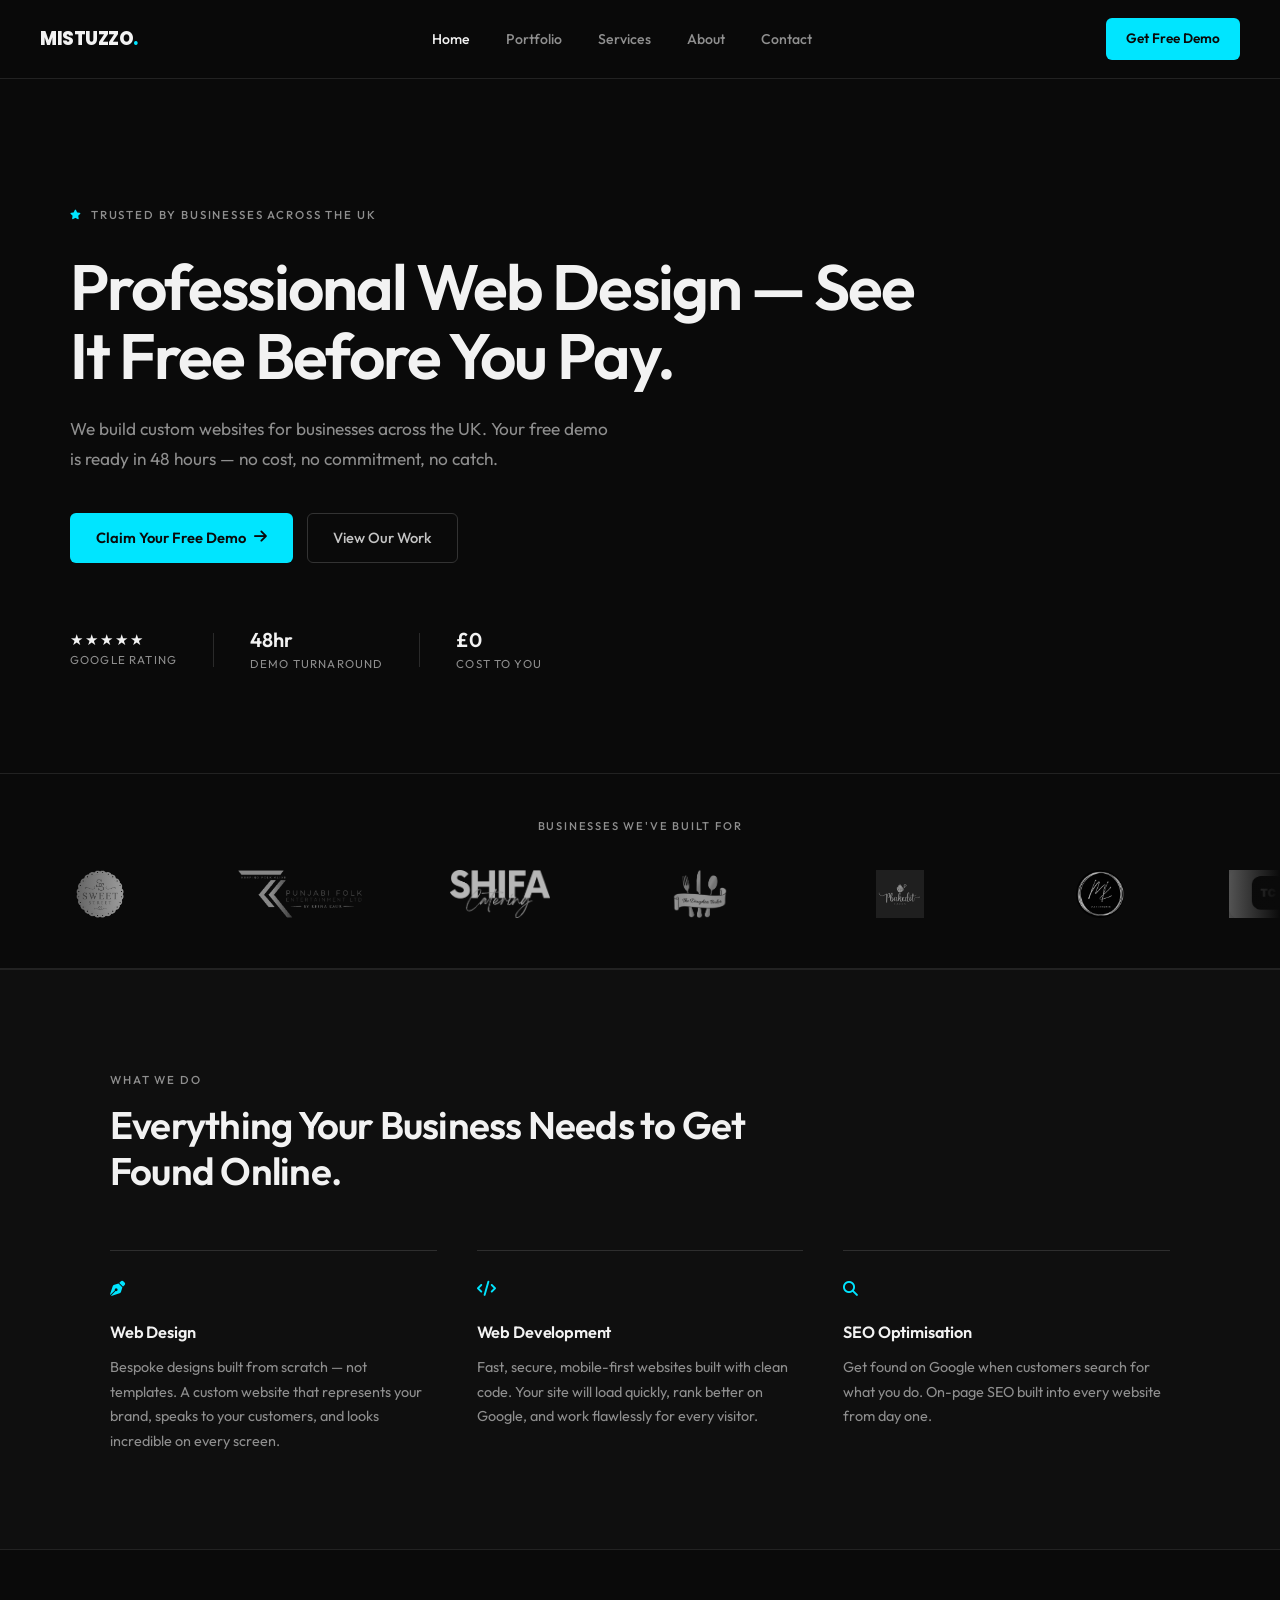
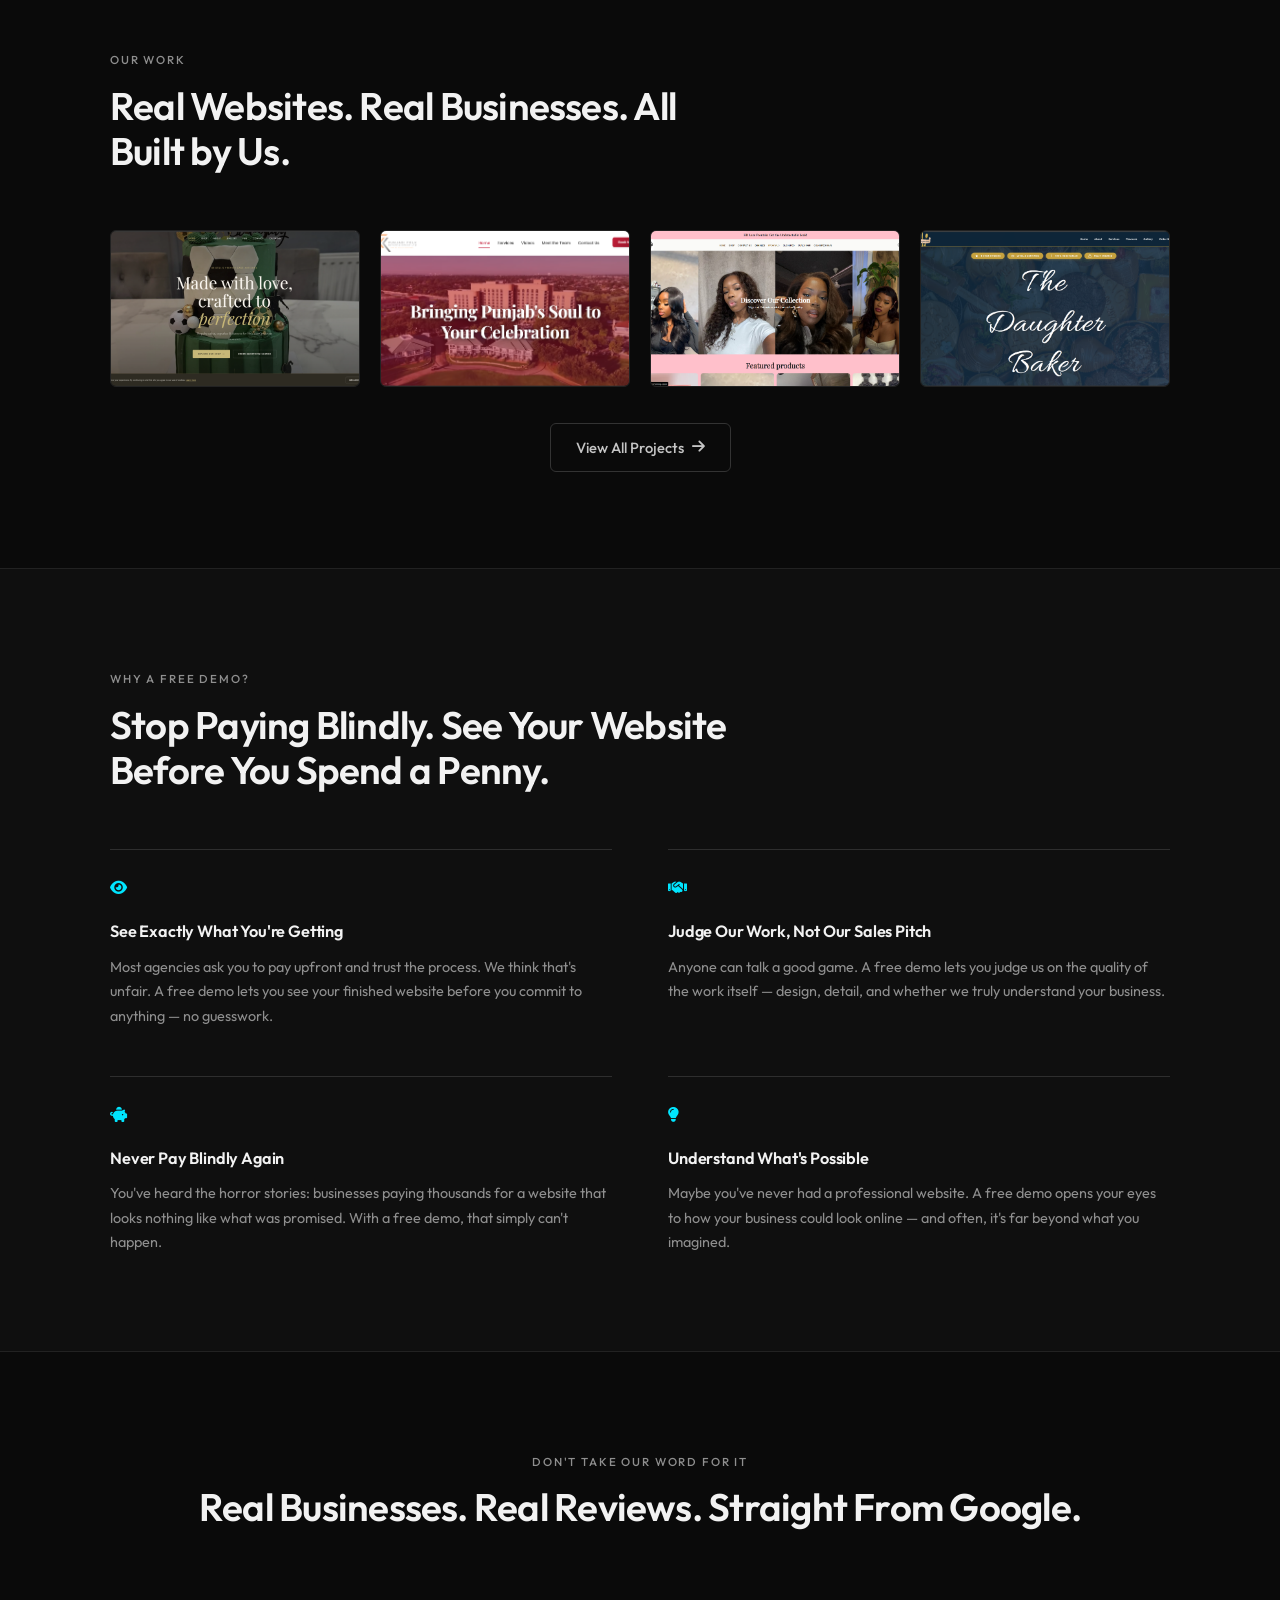
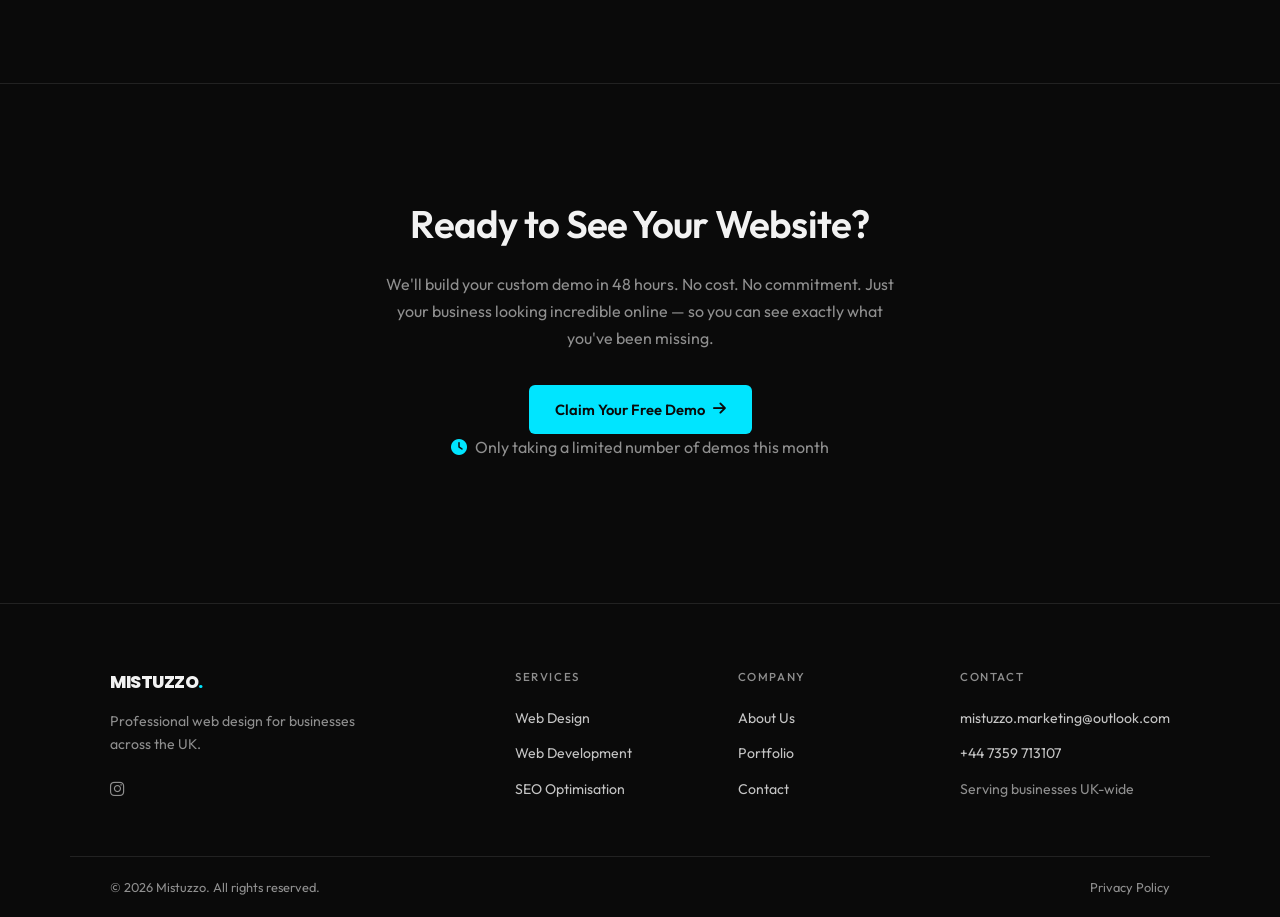
==== commit e9361b40: "Site audit improvements + v3.3 flat editorial redesign Audit-driven fixes (v3.2): - Add privacy-poli" ====
--- a/index.html
+++ b/index.html
@@ -3,34 +3,30 @@
 <head>
     <meta charset="UTF-8">
     <meta name="viewport" content="width=device-width, initial-scale=1.0">
-    <title>Mistuzzo Marketing | FREE Demo Website for Small Businesses | Web Design & Digital Marketing</title>
-    <meta name="description" content="Get a FREE custom demo website for your small business. Professional web design including domain, hosting, SEO, and email. Request your free demo today - no obligation.">
-    <meta name="keywords" content="web design, website design, small business website, free demo website, digital marketing, SEO, custom website, affordable web design, business website">
-    <meta name="author" content="Mistuzzo Marketing">
+    <title>Web Design with a Free 48hr Demo — See It Before You Pay | Mistuzzo</title>
+    <meta name="description" content="Professional web design for businesses in Hinckley, Ashby de la Zouch & Coalville. See your free custom demo before paying a penny — delivered in 48 hours, no obligation.">
+    <meta name="keywords" content="web design Hinckley, web design Ashby de la Zouch, web design Coalville, professional web design, website design, web development, web designer Hinckley, free demo website, custom website design UK">
+    <meta name="author" content="Mistuzzo">
     <meta name="robots" content="index, follow">
-    <link rel="canonical" href="https://mistuzzomarketing.co.uk/">
-    
-    <!-- Open Graph / Facebook -->
+    <link rel="canonical" href="https://mistuzzo.com/">
+
     <meta property="og:type" content="website">
-    <meta property="og:url" content="https://mistuzzomarketing.co.uk/">
-    <meta property="og:title" content="Get Your FREE Demo Website | Mistuzzo Marketing">
-    <meta property="og:description" content="Professional web design for small businesses. Request a FREE custom demo website - completely free, no obligation. See what we can create for you.">
-    <meta property="og:image" content="https://mistuzzomarketing.co.uk/favicons/android-chrome-512x512.png">
-    <meta property="og:site_name" content="Mistuzzo Marketing">
+    <meta property="og:url" content="https://mistuzzo.com/">
+    <meta property="og:title" content="Web Design with a Free 48hr Demo — See It Before You Pay | Mistuzzo">
+    <meta property="og:description" content="See your free custom website demo before paying a penny. Professional web design serving Hinckley, Ashby de la Zouch, Coalville & the UK.">
+    <meta property="og:image" content="https://mistuzzo.com/favicons/android-chrome-512x512.png">
+    <meta property="og:site_name" content="Mistuzzo">
     <meta property="og:locale" content="en_GB">
-    
-    <!-- Twitter Card -->
+
     <meta name="twitter:card" content="summary_large_image">
-    <meta name="twitter:url" content="https://mistuzzomarketing.co.uk/">
-    <meta name="twitter:title" content="Get Your FREE Demo Website | Mistuzzo Marketing">
-    <meta name="twitter:description" content="Professional web design for small businesses. Request a FREE custom demo website - completely free, no obligation. See what we can create for you.">
-    <meta name="twitter:image" content="https://mistuzzomarketing.co.uk/favicons/android-chrome-512x512.png">
-    
-    <!-- Additional SEO -->
-    <meta name="viewport" content="width=device-width, initial-scale=1.0">
+    <meta name="twitter:url" content="https://mistuzzo.com/">
+    <meta name="twitter:title" content="Web Design with a Free 48hr Demo — See It Before You Pay | Mistuzzo">
+    <meta name="twitter:description" content="See your free custom website demo before paying a penny. Professional web design serving Hinckley, Ashby de la Zouch, Coalville & the UK.">
+    <meta name="twitter:image" content="https://mistuzzo.com/favicons/android-chrome-512x512.png">
+
     <meta http-equiv="X-UA-Compatible" content="IE=edge">
-    <meta name="format-detection" content="telephone=no">
-    <!-- Favicons -->
+    <meta name="theme-color" content="#00e5ff">
+
     <link rel="icon" type="image/x-icon" href="favicons/favicon.ico">
     <link rel="icon" type="image/png" sizes="16x16" href="favicons/favicon-16x16.png">
     <link rel="icon" type="image/png" sizes="32x32" href="favicons/favicon-32x32.png">
@@ -39,35 +35,36 @@
     <link rel="icon" type="image/png" sizes="512x512" href="favicons/android-chrome-512x512.png">
     <link rel="manifest" href="favicons/site.webmanifest">
     <meta name="msapplication-config" content="favicons/browserconfig.xml">
-    <meta name="theme-color" content="#00d4ff">
+
     <link rel="preconnect" href="https://fonts.googleapis.com">
     <link rel="preconnect" href="https://fonts.gstatic.com" crossorigin>
-    <link href="https://fonts.googleapis.com/css2?family=Inter:wght@300;400;500;600;700;800&family=Poppins:wght@400;500;600;700;800&display=swap" rel="stylesheet">
-    <link href="https://unpkg.com/aos@2.3.1/dist/aos.css" rel="stylesheet">
-    <link rel="stylesheet" href="https://cdnjs.cloudflare.com/ajax/libs/font-awesome/6.4.0/css/all.min.css">
+    <link href="https://fonts.googleapis.com/css2?family=Outfit:wght@300;400;500;600;700;800&family=Poppins:wght@700;800;900&display=swap" rel="stylesheet">
+    <link rel="stylesheet" href="https://cdnjs.cloudflare.com/ajax/libs/font-awesome/6.5.1/css/all.min.css">
     <link rel="stylesheet" href="styles/styles.css">
 
-    <!-- Structured Data (JSON-LD) -->
     <script type="application/ld+json">
     {
       "@context": "https://schema.org",
-      "@type": "Organization",
-      "name": "Mistuzzo Marketing",
-      "url": "https://mistuzzomarketing.co.uk",
-      "logo": "https://mistuzzomarketing.co.uk/favicons/android-chrome-512x512.png",
-      "description": "Professional web design and digital marketing services for small businesses",
+      "@type": "ProfessionalService",
+      "name": "Mistuzzo",
+      "url": "https://mistuzzo.com",
+      "logo": "https://mistuzzo.com/favicons/android-chrome-512x512.png",
+      "description": "Professional web design and development for small businesses. Free demo website available with no obligation.",
+      "telephone": "+447359713107",
       "email": "mistuzzo.marketing@outlook.com",
-      "address": {
-        "@type": "PostalAddress",
-        "addressCountry": "GB"
-      },
-      "sameAs": [
-        "https://instagram.com/mistuzzo_marketing"
+      "sameAs": ["https://instagram.com/mistuzzo_marketing", "https://share.google/dI5LDbTJtC6XpM5pl"],
+      "areaServed": [
+        {"@type": "City", "name": "Hinckley"},
+        {"@type": "City", "name": "Ashby de la Zouch"},
+        {"@type": "City", "name": "Coalville"},
+        {"@type": "City", "name": "Leicester"},
+        {"@type": "Country", "name": "United Kingdom"}
       ],
+      "serviceType": ["Web Design", "Web Development", "SEO", "Website Maintenance"],
       "aggregateRating": {
         "@type": "AggregateRating",
         "ratingValue": "5.0",
-        "reviewCount": "2"
+        "reviewCount": "5"
       },
       "offers": {
         "@type": "Offer",
@@ -81,402 +78,345 @@
     {
       "@context": "https://schema.org",
       "@type": "WebSite",
-      "name": "Mistuzzo Marketing",
-      "url": "https://mistuzzomarketing.co.uk",
-      "potentialAction": {
-        "@type": "SearchAction",
-        "target": "https://mistuzzomarketing.co.uk/?s={search_term_string}",
-        "query-input": "required name=search_term_string"
-      }
+      "name": "Mistuzzo",
+      "url": "https://mistuzzo.com"
     }
     </script>
-    <script type="application/ld+json">
-    {
-      "@context": "https://schema.org",
-      "@type": "ProfessionalService",
-      "name": "Mistuzzo Marketing",
-      "image": "https://mistuzzomarketing.co.uk/favicons/android-chrome-512x512.png",
-      "description": "Professional web design and digital marketing for small businesses. FREE demo website available.",
-      "priceRange": "Contact for pricing",
-      "telephone": "+447359713107",
-      "email": "mistuzzo.marketing@outlook.com",
-      "address": {
-        "@type": "PostalAddress",
-        "addressCountry": "GB"
-      },
-      "areaServed": "Worldwide",
-      "serviceType": ["Web Design", "Digital Marketing", "SEO", "Website Hosting"]
-    }
-    </script>
+
+    <style>
+        /* ===== HERO ===== */
+        .hero {
+            padding: 200px 40px 100px;
+            position: relative;
+        }
+        .hero-inner {
+            max-width: 1140px; margin: 0 auto; width: 100%;
+            text-align: left;
+        }
+        .hero-callout {
+            display: inline-flex; align-items: center; gap: 8px;
+            font-size: 0.72rem; font-weight: 500;
+            color: var(--grey); margin-bottom: 28px;
+            letter-spacing: 0.16em; text-transform: uppercase;
+        }
+        .hero-callout i { color: var(--cyan); font-size: 0.6rem; }
+        .hero h1 {
+            font-family: 'Outfit', sans-serif;
+            font-size: clamp(2.5rem, 5vw, 4rem);
+            font-weight: 600; color: var(--white);
+            line-height: 1.08; margin-bottom: 24px; letter-spacing: -0.03em;
+            max-width: 860px;
+        }
+        .hero h1 .highlight { color: var(--white); }
+        .hero-sub {
+            font-size: 1.08rem; color: var(--grey);
+            max-width: 540px; margin: 0 0 40px; line-height: 1.7;
+        }
+        .hero-btns { display: flex; gap: 14px; flex-wrap: wrap; margin-bottom: 64px; }
+        .hero-stats { display: flex; gap: 36px; align-items: center; flex-wrap: wrap; }
+        .hero-stat .stat-stars { color: var(--white); font-size: 0.95rem; line-height: 1.3; letter-spacing: 2px; }
+        .hero-stat .stat-num {
+            font-size: 1.25rem; font-weight: 600; color: var(--white); line-height: 1.3;
+        }
+        .hero-stat .stat-label { font-size: 0.72rem; color: var(--grey); text-transform: uppercase; letter-spacing: 0.1em; margin-top: 2px; }
+        .hero-divider { width: 1px; height: 34px; background: #2a2a2a; }
+
+        /* ===== SERVICES GRID ===== */
+        .services-grid { display: grid; grid-template-columns: repeat(3, 1fr); gap: 48px 40px; }
+
+        /* ===== WHY FREE DEMO ===== */
+        .why-grid { display: grid; grid-template-columns: repeat(2, 1fr); gap: 48px 56px; }
+
+        /* ===== CTA SECTION ===== */
+        .cta-section {
+            text-align: center; padding: 110px 40px;
+            border-top: 1px solid var(--hairline);
+        }
+        .cta-glow { display: none; }
+        .cta-section h2 {
+            font-family: 'Outfit', sans-serif;
+            font-size: clamp(1.7rem, 3.2vw, 2.4rem);
+            font-weight: 600; color: var(--white);
+            margin-bottom: 16px; letter-spacing: -0.02em;
+        }
+        .cta-section p {
+            color: var(--grey); font-size: 1rem;
+            max-width: 520px; margin: 0 auto 32px;
+            line-height: 1.7;
+        }
+        .cta-scarcity {
+            margin-top: 22px; font-size: 0.8rem; color: var(--grey);
+        }
+        .cta-scarcity i { color: var(--cyan); margin-right: 5px; }
+
+        /* ===== RESPONSIVE ===== */
+        @media (max-width: 968px) {
+            .hero { padding: 150px 20px 70px; }
+            .services-grid { grid-template-columns: 1fr; gap: 36px; }
+            .why-grid { grid-template-columns: 1fr; gap: 36px; }
+            .cta-section { padding: 80px 20px; }
+        }
+        @media (max-width: 600px) {
+            .hero { padding: 140px 20px 60px; }
+            .hero-btns { margin-bottom: 48px; }
+            .hero-stats { gap: 24px; }
+        }
+    </style>
 </head>
 <body>
-    <!-- Animated Background Shapes -->
-    <div class="bg-shapes">
-        <div class="bg-shape bg-shape-1"></div>
-        <div class="bg-shape bg-shape-2"></div>
-        <div class="bg-shape bg-shape-3"></div>
-        <div class="bg-shape bg-shape-4"></div>
-    </div>
-
-    <!-- Navigation -->
-    <nav id="navbar">
-        <div class="nav-container">
-            <a href="index.html" class="logo">
-                <span class="logo-text">Mistuzzo</span>
-                <span class="logo-accent">Marketing</span>
-            </a>
-            <ul class="nav-links" id="navLinks">
-                <li><a href="index.html" class="active">Home</a></li>
-                <li><a href="services.html">Services</a></li>
+
+<!-- NAV -->
+<nav class="nav" id="nav">
+    <a href="index.html" class="nav-logo">MISTUZZO<span>.</span></a>
+    <div class="nav-links" id="navLinks">
+        <a href="index.html" class="active">Home</a>
+        <a href="portfolio.html">Portfolio</a>
+        <a href="services.html">Services</a>
+        <a href="about.html">About</a>
+        <a href="contact.html">Contact</a>
+    </div>
+    <div class="nav-right">
+        <button class="nav-toggle" id="navToggle" aria-label="Open menu">
+            <span></span><span></span><span></span>
+        </button>
+        <a href="contact.html" class="nav-cta">Get Free Demo</a>
+    </div>
+</nav>
+
+<!-- HERO -->
+<section class="hero">
+    <div class="glow glow-1"></div>
+    <div class="glow glow-2"></div>
+    <div class="hero-inner" data-aos="fade-up" data-aos-duration="1000">
+        <div class="hero-callout"><i class="fas fa-star"></i> Trusted by Businesses Across the UK</div>
+        <h1>Professional Web Design — <span class="highlight">See It Free Before You Pay.</span></h1>
+        <p class="hero-sub">We build custom websites for businesses across the UK. Your free demo is ready in 48 hours — no cost, no commitment, no catch.</p>
+        <div class="hero-btns">
+            <a href="contact.html" class="btn-primary">Claim Your Free Demo <i class="fas fa-arrow-right"></i></a>
+            <a href="portfolio.html" class="btn-outline">View Our Work</a>
+        </div>
+        <div class="hero-stats">
+            <div class="hero-stat">
+                <div class="stat-stars">★★★★★</div>
+                <div class="stat-label">Google Rating</div>
+            </div>
+            <div class="hero-divider"></div>
+            <div class="hero-stat">
+                <div class="stat-num">48hr</div>
+                <div class="stat-label">Demo Turnaround</div>
+            </div>
+            <div class="hero-divider"></div>
+            <div class="hero-stat">
+                <div class="stat-num">£0</div>
+                <div class="stat-label">Cost to You</div>
+            </div>
+        </div>
+    </div>
+</section>
+
+<!-- LOGO TICKER -->
+<div class="logo-ticker-section">
+    <p class="logo-ticker-label">Businesses we've built for</p>
+    <div class="logo-ticker-track-wrapper">
+        <div class="logo-ticker-track">
+            <div class="logo-ticker-item"><img src="logos/sweetst.png" alt="Sweetst"></div>
+            <div class="logo-ticker-item"><img src="logos/punjabifolkentertainment.png" alt="Punjabi Folk Entertainment"></div>
+            <div class="logo-ticker-item"><img src="logos/shifa-logo.png" alt="Shifa's Catering"></div>
+            <div class="logo-ticker-item"><img src="logos/thedaughterbaker.png" alt="The Daughter Baker"></div>
+            <div class="logo-ticker-item"><img src="logos/pbakedit.jpg" alt="PBaked It"></div>
+            <div class="logo-ticker-item"><img src="logos/mkmoments.png" alt="MK Moments"></div>
+            <div class="logo-ticker-item"><img src="logos/teachersconnect.jpeg" alt="Teachers Connect"></div>
+            <div class="logo-ticker-item"><img src="logos/sweetst.png" alt="Sweetst"></div>
+            <div class="logo-ticker-item"><img src="logos/punjabifolkentertainment.png" alt="Punjabi Folk Entertainment"></div>
+            <div class="logo-ticker-item"><img src="logos/shifa-logo.png" alt="Shifa's Catering"></div>
+            <div class="logo-ticker-item"><img src="logos/thedaughterbaker.png" alt="The Daughter Baker"></div>
+            <div class="logo-ticker-item"><img src="logos/pbakedit.jpg" alt="PBaked It"></div>
+            <div class="logo-ticker-item"><img src="logos/mkmoments.png" alt="MK Moments"></div>
+            <div class="logo-ticker-item"><img src="logos/teachersconnect.jpeg" alt="Teachers Connect"></div>
+            <div class="logo-ticker-item"><img src="logos/sweetst.png" alt="Sweetst"></div>
+            <div class="logo-ticker-item"><img src="logos/punjabifolkentertainment.png" alt="Punjabi Folk Entertainment"></div>
+            <div class="logo-ticker-item"><img src="logos/shifa-logo.png" alt="Shifa's Catering"></div>
+            <div class="logo-ticker-item"><img src="logos/thedaughterbaker.png" alt="The Daughter Baker"></div>
+            <div class="logo-ticker-item"><img src="logos/pbakedit.jpg" alt="PBaked It"></div>
+            <div class="logo-ticker-item"><img src="logos/mkmoments.png" alt="MK Moments"></div>
+            <div class="logo-ticker-item"><img src="logos/teachersconnect.jpeg" alt="Teachers Connect"></div>
+            <div class="logo-ticker-item"><img src="logos/sweetst.png" alt="Sweetst"></div>
+            <div class="logo-ticker-item"><img src="logos/punjabifolkentertainment.png" alt="Punjabi Folk Entertainment"></div>
+            <div class="logo-ticker-item"><img src="logos/shifa-logo.png" alt="Shifa's Catering"></div>
+            <div class="logo-ticker-item"><img src="logos/thedaughterbaker.png" alt="The Daughter Baker"></div>
+            <div class="logo-ticker-item"><img src="logos/pbakedit.jpg" alt="PBaked It"></div>
+            <div class="logo-ticker-item"><img src="logos/mkmoments.png" alt="MK Moments"></div>
+            <div class="logo-ticker-item"><img src="logos/teachersconnect.jpeg" alt="Teachers Connect"></div>
+        </div>
+    </div>
+</div>
+
+<!-- WHAT WE DO -->
+<div class="section-dark">
+    <section class="section">
+        <div data-aos="fade-up"><div class="section-label">What We Do</div></div>
+        <h2 class="section-title" data-aos="fade-up" data-aos-delay="100">Everything Your Business Needs to Get Found Online.</h2>
+        <div class="services-grid">
+            <div class="card" data-aos="fade-up" data-aos-delay="100">
+                <div class="card-icon"><i class="fas fa-pen-nib"></i></div>
+                <h3>Web Design</h3>
+                <p>Bespoke designs built from scratch — not templates. A custom website that represents your brand, speaks to your customers, and looks incredible on every screen.</p>
+            </div>
+            <div class="card" data-aos="fade-up" data-aos-delay="200">
+                <div class="card-icon"><i class="fas fa-code"></i></div>
+                <h3>Web Development</h3>
+                <p>Fast, secure, mobile-first websites built with clean code. Your site will load quickly, rank better on Google, and work flawlessly for every visitor.</p>
+            </div>
+            <div class="card" data-aos="fade-up" data-aos-delay="300">
+                <div class="card-icon"><i class="fas fa-search"></i></div>
+                <h3>SEO Optimisation</h3>
+                <p>Get found on Google when customers search for what you do. On-page SEO built into every website from day one.</p>
+            </div>
+        </div>
+    </section>
+</div>
+
+<!-- PORTFOLIO PREVIEW -->
+<section class="section">
+    <div data-aos="fade-up"><div class="section-label">Our Work</div></div>
+    <h2 class="section-title" data-aos="fade-up" data-aos-delay="100">Real Websites. Real Businesses. All Built by Us.</h2>
+    <div class="portfolio-grid-4" data-aos="fade-up" data-aos-delay="150">
+        <a href="https://pbakedit.co.uk" target="_blank" rel="noopener" class="portfolio-item">
+            <img src="portfolio/pbakedit.co.uk.png" alt="PBaked It website" loading="lazy">
+            <div class="portfolio-overlay"><span class="portfolio-visit"><i class="fas fa-arrow-up-right-from-square"></i> Visit Site</span></div>
+        </a>
+        <a href="https://punjabifolkentertainment.com" target="_blank" rel="noopener" class="portfolio-item">
+            <img src="portfolio/punjabifolkentertainment.com.png" alt="Punjabi Folk Entertainment website" loading="lazy">
+            <div class="portfolio-overlay"><span class="portfolio-visit"><i class="fas fa-arrow-up-right-from-square"></i> Visit Site</span></div>
+        </a>
+        <a href="https://teddyshair.co.uk" target="_blank" rel="noopener" class="portfolio-item">
+            <img src="portfolio/teddyshair.co.uk.png" alt="Teddy's Hair website" loading="lazy">
+            <div class="portfolio-overlay"><span class="portfolio-visit"><i class="fas fa-arrow-up-right-from-square"></i> Visit Site</span></div>
+        </a>
+        <a href="https://thedaughterbaker.co.uk" target="_blank" rel="noopener" class="portfolio-item">
+            <img src="portfolio/thedaughterbaker.co.uk.png" alt="The Daughter Baker website" loading="lazy">
+            <div class="portfolio-overlay"><span class="portfolio-visit"><i class="fas fa-arrow-up-right-from-square"></i> Visit Site</span></div>
+        </a>
+    </div>
+    <div style="text-align:center; margin-top: 36px;" data-aos="fade-up">
+        <a href="portfolio.html" class="btn-outline">View All Projects <i class="fas fa-arrow-right"></i></a>
+    </div>
+</section>
+
+<!-- WHY FREE DEMO -->
+<div class="section-dark">
+    <section class="section">
+        <div data-aos="fade-up"><div class="section-label">Why a Free Demo?</div></div>
+        <h2 class="section-title" data-aos="fade-up" data-aos-delay="100">Stop Paying Blindly. See Your Website Before You Spend a Penny.</h2>
+        <div class="why-grid">
+            <div class="card" data-aos="fade-up" data-aos-delay="100">
+                <div class="card-icon"><i class="fas fa-eye"></i></div>
+                <h3>See Exactly What You're Getting</h3>
+                <p>Most agencies ask you to pay upfront and trust the process. We think that's unfair. A free demo lets you see your finished website before you commit to anything — no guesswork.</p>
+            </div>
+            <div class="card" data-aos="fade-up" data-aos-delay="200">
+                <div class="card-icon"><i class="fas fa-handshake"></i></div>
+                <h3>Judge Our Work, Not Our Sales Pitch</h3>
+                <p>Anyone can talk a good game. A free demo lets you judge us on the quality of the work itself — design, detail, and whether we truly understand your business.</p>
+            </div>
+            <div class="card" data-aos="fade-up" data-aos-delay="300">
+                <div class="card-icon"><i class="fas fa-piggy-bank"></i></div>
+                <h3>Never Pay Blindly Again</h3>
+                <p>You've heard the horror stories: businesses paying thousands for a website that looks nothing like what was promised. With a free demo, that simply can't happen.</p>
+            </div>
+            <div class="card" data-aos="fade-up" data-aos-delay="400">
+                <div class="card-icon"><i class="fas fa-lightbulb"></i></div>
+                <h3>Understand What's Possible</h3>
+                <p>Maybe you've never had a professional website. A free demo opens your eyes to how your business could look online — and often, it's far beyond what you imagined.</p>
+            </div>
+        </div>
+    </section>
+</div>
+
+<!-- GOOGLE REVIEWS -->
+<section class="section" style="text-align:center;">
+    <div data-aos="fade-up"><div class="section-label" style="justify-content:center;">Don't Take Our Word for It</div></div>
+    <h2 class="section-title" data-aos="fade-up" data-aos-delay="100" style="max-width:100%; text-align:center;">Real Businesses. Real Reviews. Straight From Google.</h2>
+    <div data-aos="fade-up" data-aos-delay="200">
+        <script src="https://static.elfsight.com/platform/platform.js" async></script>
+        <div class="elfsight-app-d169149b-33a2-4ed8-b72b-32af608d283e" data-elfsight-app-lazy></div>
+    </div>
+</section>
+
+<!-- FINAL CTA -->
+<section class="cta-section">
+    <div class="cta-glow"></div>
+    <h2 data-aos="fade-up">Ready to See Your Website?</h2>
+    <p data-aos="fade-up" data-aos-delay="100">We'll build your custom demo in 48 hours. No cost. No commitment. Just your business looking incredible online — so you can see exactly what you've been missing.</p>
+    <a href="contact.html" class="btn-primary" data-aos="fade-up" data-aos-delay="200">Claim Your Free Demo <i class="fas fa-arrow-right"></i></a>
+    <p class="cta-scarcity" data-aos="fade-up" data-aos-delay="300"><i class="fas fa-clock"></i> Only taking a limited number of demos this month</p>
+</section>
+
+<!-- FOOTER -->
+<footer class="footer">
+    <div class="footer-inner">
+        <div class="footer-col">
+            <a href="index.html" class="footer-logo">MISTUZZO<span>.</span></a>
+            <p>Professional web design for businesses across the UK.</p>
+            <div class="footer-social">
+                <a href="https://instagram.com/mistuzzo_marketing" target="_blank" rel="noopener" aria-label="Instagram"><i class="fab fa-instagram"></i></a>
+            </div>
+        </div>
+        <div class="footer-col">
+            <h4>Services</h4>
+            <ul>
+                <li><a href="services.html">Web Design</a></li>
+                <li><a href="services.html">Web Development</a></li>
+                <li><a href="services.html">SEO Optimisation</a></li>
+            </ul>
+        </div>
+        <div class="footer-col">
+            <h4>Company</h4>
+            <ul>
+                <li><a href="about.html">About Us</a></li>
                 <li><a href="portfolio.html">Portfolio</a></li>
-                <li><a href="about.html">About</a></li>
                 <li><a href="contact.html">Contact</a></li>
             </ul>
-            <button class="mobile-menu-toggle" id="mobileMenuToggle">
-                <span></span>
-                <span></span>
-                <span></span>
-            </button>
-            <a href="contact.html" class="btn-primary">Request FREE Demo</a>
-        </div>
-    </nav>
-
-    <!-- Hero Section -->
-    <section class="hero">
-        <div class="container">
-            <div class="hero-content">
-                <div class="hero-text" data-aos="fade-up">
-                    <h1>We Build Websites & Run Ad Campaigns <span class="highlight">That Drive Real Revenue</span></h1>
-                    <p>Professional web design and digital marketing services tailored for small businesses. Get online with a stunning website and start growing your business today.</p>
-                    <div class="hero-buttons">
-                        <a href="contact.html" class="btn-primary btn-large">Request FREE Demo Website</a>
-                    </div>
-                </div>
-                <div class="hero-image" data-aos="fade-left">
-                    <img src="https://images.unsplash.com/photo-1460925895917-afdab827c52f?w=800&h=600&fit=crop" alt="Web Design Services">
-                </div>
-            </div>
-        </div>
-    </section>
-
-    <!-- Services Preview -->
-    <section class="services-preview">
-        <div class="container">
-            <div class="section-header" data-aos="fade-up">
-                <span class="section-tag">What We Do</span>
-                <h2>Services That Help Your Business Grow</h2>
-                <p>From stunning websites to high-converting ad campaigns, we provide everything you need to succeed online.</p>
-            </div>
-            <div class="services-grid">
-                <div class="service-card" data-aos="fade-up" data-aos-delay="100">
-                    <div class="service-icon">
-                        <i class="fas fa-laptop-code"></i>
-                    </div>
-                    <h3>Web Development</h3>
-                    <p>Custom, mobile-responsive websites built to showcase your business professionally and convert visitors into customers.</p>
-                    <a href="services.html" class="service-link">Learn More <i class="fas fa-arrow-right"></i></a>
-                </div>
-                <div class="service-card" data-aos="fade-up" data-aos-delay="200">
-                    <div class="service-icon">
-                        <i class="fas fa-bullhorn"></i>
-                    </div>
-                    <h3>Digital Marketing</h3>
-                    <p>Targeted ad campaigns on Facebook, Instagram, and Google that bring qualified leads directly to your business.</p>
-                    <a href="services.html" class="service-link">Learn More <i class="fas fa-arrow-right"></i></a>
-                </div>
-                <div class="service-card" data-aos="fade-up" data-aos-delay="300">
-                    <div class="service-icon">
-                        <i class="fas fa-search"></i>
-                    </div>
-                    <h3>SEO Optimization</h3>
-                    <p>Get found on Google with our proven SEO strategies that improve your rankings and drive organic traffic.</p>
-                    <a href="services.html" class="service-link">Learn More <i class="fas fa-arrow-right"></i></a>
-                </div>
-            </div>
-        </div>
-    </section>
-
-    <!-- Pricing Section -->
-    <section class="pricing" id="pricing">
-        <div class="container">
-            <div class="section-header" data-aos="fade-up">
-                <span class="section-tag">Pricing</span>
-                <h2>Affordable Web Design Package</h2>
-                <p>Everything you need to get your business online, professionally built and ready to grow.</p>
-            </div>
-            <div class="pricing-layout">
-                <!-- Pricing Card -->
-                <div class="pricing-card" data-aos="fade-up">
-                    <div class="pricing-header">
-                        <span class="pricing-badge">Most Popular</span>
-                        <h3>Complete Website Package</h3>
-                    </div>
-                    <div class="pricing-features">
-                        <div class="feature-item">
-                            <i class="fas fa-check"></i>
-                            <span>Up to 8 web pages</span>
-                        </div>
-                        <div class="feature-item">
-                            <i class="fas fa-check"></i>
-                            <span>Custom Domain name</span>
-                        </div>
-                        <div class="feature-item">
-                            <i class="fas fa-check"></i>
-                            <span>Professional Email domain</span>
-                        </div>
-                        <div class="feature-item">
-                            <i class="fas fa-check"></i>
-                            <span>12 months free web hosting</span>
-                        </div>
-                        <div class="feature-item">
-                            <i class="fas fa-check"></i>
-                            <span>Social media integration</span>
-                        </div>
-                        <div class="feature-item">
-                            <i class="fas fa-check"></i>
-                            <span>Contact Form</span>
-                        </div>
-                        <div class="feature-item">
-                            <i class="fas fa-check"></i>
-                            <span>Google Maps integration</span>
-                        </div>
-                        <div class="feature-item">
-                            <i class="fas fa-check"></i>
-                            <span>Google Reviews integration</span>
-                        </div>
-                        <div class="feature-item">
-                            <i class="fas fa-check"></i>
-                            <span>Email capture for marketing</span>
-                        </div>
-                        <div class="feature-item">
-                            <i class="fas fa-check"></i>
-                            <span>SEO Optimization</span>
-                        </div>
-                        <div class="feature-item">
-                            <i class="fas fa-check"></i>
-                            <span>SSL Certificate</span>
-                        </div>
-                    </div>
-                    <div class="pricing-note">
-                        <p><strong>Need more?</strong> If you need additional pages beyond 8, or custom functionality, <a href="contact.html">contact us</a> for a personalized quote.</p>
-                    </div>
-                    <a href="contact.html" class="btn-primary btn-large btn-full">Request FREE Demo Website</a>
-                </div>
-
-                <!-- Info Dropdowns -->
-                <div class="info-dropdowns" data-aos="fade-up" data-aos-delay="100">
-                    <h3 class="dropdowns-title">What's Included</h3>
-                    
-                    <div class="info-dropdown">
-                        <div class="info-dropdown-header" onclick="toggleInfoDropdown(this)">
-                            <div class="dropdown-title-with-icon">
-                                <i class="fas fa-laptop-code"></i>
-                                <span>Fully Managed Website</span>
-                            </div>
-                            <i class="fas fa-chevron-down"></i>
-                        </div>
-                        <div class="info-dropdown-content">
-                            <p>We handle everything from setup to maintenance. Your website is fully managed by our team, ensuring it stays updated, secure, and running smoothly. Focus on your business while we take care of the technical details.</p>
-                        </div>
-                    </div>
-
-                    <div class="info-dropdown">
-                        <div class="info-dropdown-header" onclick="toggleInfoDropdown(this)">
-                            <div class="dropdown-title-with-icon">
-                                <i class="fas fa-server"></i>
-                                <span>Fast Hosting & SSL Certificate</span>
-                            </div>
-                            <i class="fas fa-chevron-down"></i>
-                        </div>
-                        <div class="info-dropdown-content">
-                            <p>Lightning-fast hosting on premium servers with 99.9% uptime guarantee. Includes free SSL certificate (https://) for secure connections, data protection, and better Google rankings. First year completely free.</p>
-                        </div>
-                    </div>
-
-                    <div class="info-dropdown">
-                        <div class="info-dropdown-header" onclick="toggleInfoDropdown(this)">
-                            <div class="dropdown-title-with-icon">
-                                <i class="fas fa-mobile-alt"></i>
-                                <span>Mobile Responsive Design</span>
-                            </div>
-                            <i class="fas fa-chevron-down"></i>
-                        </div>
-                        <div class="info-dropdown-content">
-                            <p>Your website will look perfect and function flawlessly on all devices - desktops, tablets, and mobile phones. With over 60% of web traffic coming from mobile devices, this ensures you never miss a potential customer.</p>
-                        </div>
-                    </div>
-
-                    <div class="info-dropdown">
-                        <div class="info-dropdown-header" onclick="toggleInfoDropdown(this)">
-                            <div class="dropdown-title-with-icon">
-                                <i class="fas fa-globe"></i>
-                                <span>Domain Name</span>
-                            </div>
-                            <i class="fas fa-chevron-down"></i>
-                        </div>
-                        <div class="info-dropdown-content">
-                            <p>We'll help you choose and register a professional domain name (like yourbusiness.co.uk) that reflects your brand. Domain registration and setup included in the package.</p>
-                        </div>
-                    </div>
-
-                    <div class="info-dropdown">
-                        <div class="info-dropdown-header" onclick="toggleInfoDropdown(this)">
-                            <div class="dropdown-title-with-icon">
-                                <i class="fas fa-search"></i>
-                                <span>Search Engine Optimisation</span>
-                            </div>
-                            <i class="fas fa-chevron-down"></i>
-                        </div>
-                        <div class="info-dropdown-content">
-                            <p>Your website will be optimized for search engines with proper meta tags, descriptions, headings, and keywords to help potential customers find you on Google and other search engines.</p>
-                        </div>
-                    </div>
-
-                    <div class="info-dropdown">
-                        <div class="info-dropdown-header" onclick="toggleInfoDropdown(this)">
-                            <div class="dropdown-title-with-icon">
-                                <i class="fas fa-pencil-alt"></i>
-                                <span>Content Writing</span>
-                            </div>
-                            <i class="fas fa-chevron-down"></i>
-                        </div>
-                        <div class="info-dropdown-content">
-                            <p>We'll help craft compelling copy for your website that clearly communicates your value proposition and converts visitors into customers. Professional writing that represents your brand perfectly.</p>
-                        </div>
-                    </div>
-
-                    <div class="info-dropdown">
-                        <div class="info-dropdown-header" onclick="toggleInfoDropdown(this)">
-                            <div class="dropdown-title-with-icon">
-                                <i class="fas fa-envelope"></i>
-                                <span>Professional Email Domain</span>
-                            </div>
-                            <i class="fas fa-chevron-down"></i>
-                        </div>
-                        <div class="info-dropdown-content">
-                            <p>Get professional email addresses using your domain name (e.g., hello@yourbusiness.co.uk). Build trust with customers using branded emails instead of generic Gmail or Hotmail addresses.</p>
-                        </div>
-                    </div>
-
-                    <div class="info-dropdown">
-                        <div class="info-dropdown-header" onclick="toggleInfoDropdown(this)">
-                            <div class="dropdown-title-with-icon">
-                                <i class="fas fa-user-plus"></i>
-                                <span>Email Capture for Marketing</span>
-                            </div>
-                            <i class="fas fa-chevron-down"></i>
-                        </div>
-                        <div class="info-dropdown-content">
-                            <p>Built-in email collection forms to grow your mailing list. Capture visitor emails through sign-up forms, contact pages, and newsletter subscriptions. Build your customer database for future marketing campaigns.</p>
-                        </div>
-                    </div>
-                </div>
-            </div>
-        </div>
-    </section>
-
-    <!-- Google Reviews Section -->
-    <section class="reviews-section">
-        <div class="container">
-            <!-- Elfsight Google Reviews | Untitled Google Reviews 3 -->
-            <script src="https://elfsightcdn.com/platform.js" async></script>
-            <div class="elfsight-app-d169149b-33a2-4ed8-b72b-32af608d283e" data-elfsight-app-lazy></div>
-        </div>
-    </section>
-
-    <!-- Portfolio Preview -->
-    <section class="portfolio-preview">
-        <div class="container">
-            <div class="section-header" data-aos="fade-up">
-                <span class="section-tag">Our Work</span>
-                <h2>Recent Projects</h2>
-                <p>See how we've helped businesses like yours establish a professional online presence.</p>
-            </div>
-            <div class="portfolio-grid">
-                <div class="portfolio-item" data-aos="fade-up" data-aos-delay="100" onclick="window.open('https://thedaughterbaker.co.uk', '_blank')">
-                    <img src="portfolio/thedaughterbaker.png" alt="The Daughter Baker">
-                    <div class="portfolio-overlay">
-                        <h4>The Daughter Baker</h4>
-                        <p>Pure Vegetarian & Eggless Desserts</p>
-                    </div>
-                </div>
-                <div class="portfolio-item" data-aos="fade-up" data-aos-delay="200" onclick="window.open('https://punjabifolkentertainment.com', '_blank')">
-                    <img src="portfolio/sangeet.png" alt="Punjabi Folk Entertainment">
-                    <div class="portfolio-overlay">
-                        <h4>Punjabi Folk Entertainment</h4>
-                        <p>Entertainment Services</p>
-                    </div>
-                </div>
-                <div class="portfolio-item" data-aos="fade-up" data-aos-delay="300" onclick="window.open('https://shifascateringblackburn.co.uk', '_blank')">
-                    <img src="portfolio/shifas.jpeg" alt="Shifa's Catering">
-                    <div class="portfolio-overlay">
-                        <h4>Shifa's Catering</h4>
-                        <p>Catering & Events</p>
-                    </div>
-                </div>
-            </div>
-            <div class="text-center" style="margin-top: 3rem;">
-                <a href="portfolio.html" class="btn-outline">View All Projects</a>
-            </div>
-        </div>
-    </section>
-
-    <!-- CTA Section -->
-    <section class="cta-section">
-        <div class="container">
-            <div class="cta-content" data-aos="fade-up">
-                <h2>Ready For Your FREE Demo Website?</h2>
-                <p>Let's build something great together. Get your custom demo website made for your business.</p>
-                <a href="contact.html" class="btn-white btn-large">Request FREE Demo Website</a>
-            </div>
-        </div>
-    </section>
-
-    <!-- Footer -->
-    <footer>
-        <div class="container">
-            <div class="footer-content">
-                <div class="footer-col">
-                    <div class="footer-logo">
-                        <span class="logo-text">Mistuzzo</span>
-                        <span class="logo-accent">Marketing</span>
-                    </div>
-                    <p>Professional web design and digital marketing services for small businesses.</p>
-                    <div class="social-links">
-                        <a href="https://instagram.com/mistuzzo_marketing" target="_blank" aria-label="Instagram"><i class="fab fa-instagram"></i></a>
-                    </div>
-                </div>
-                <div class="footer-col">
-                    <h4>Services</h4>
-                    <ul>
-                        <li><a href="services.html">Web Development</a></li>
-                        <li><a href="services.html">Digital Marketing</a></li>
-                        <li><a href="services.html">SEO Services</a></li>
-                    </ul>
-                </div>
-                <div class="footer-col">
-                    <h4>Company</h4>
-                    <ul>
-                        <li><a href="about.html">About Us</a></li>
-                        <li><a href="portfolio.html">Portfolio</a></li>
-                            <li><a href="contact.html">Contact</a></li>
-                    </ul>
-                </div>
-                <div class="footer-col">
-                    <h4>Contact</h4>
-                    <ul>
-                        <li><a href="mailto:mistuzzo.marketing@outlook.com">mistuzzo.marketing@outlook.com</a></li>
-                        <li>Serving businesses worldwide</li>
-                    </ul>
-                </div>
-            </div>
-            <div class="footer-bottom">
-                <p>&copy; 2025 Mistuzzo Marketing. All rights reserved.</p>
-            </div>
-        </div>
-    </footer>
-
-    <script src="https://unpkg.com/aos@2.3.1/dist/aos.js"></script>
-    <script src="js/main.js"></script>
+        </div>
+        <div class="footer-col">
+            <h4>Contact</h4>
+            <ul>
+                <li><a href="mailto:mistuzzo.marketing@outlook.com">mistuzzo.marketing@outlook.com</a></li>
+                <li><a href="https://wa.me/447359713107">+44 7359 713107</a></li>
+                <li><span>Serving businesses UK-wide</span></li>
+            </ul>
+        </div>
+    </div>
+    <div class="footer-bottom">
+        <p>&copy; 2026 Mistuzzo. All rights reserved.</p>
+        <p><a href="privacy-policy.html">Privacy Policy</a></p>
+    </div>
+</footer>
+
+<script>
+    const nav = document.getElementById('nav');
+    const navToggle = document.getElementById('navToggle');
+    const navLinks = document.getElementById('navLinks');
+
+    window.addEventListener('scroll', () => {
+        nav.classList.toggle('scrolled', window.scrollY > 40);
+    });
+
+    const backdrop = document.createElement('div');
+    backdrop.className = 'nav-backdrop';
+    document.body.appendChild(backdrop);
+    function closeNav() { navToggle.classList.remove('open'); navLinks.classList.remove('open'); backdrop.classList.remove('active'); document.body.style.overflow = ''; }
+    navToggle.addEventListener('click', () => navLinks.classList.contains('open') ? closeNav() : (navToggle.classList.add('open'), navLinks.classList.add('open'), backdrop.classList.add('active'), document.body.style.overflow = 'hidden'));
+    backdrop.addEventListener('click', closeNav);
+    navLinks.querySelectorAll('a').forEach(l => l.addEventListener('click', closeNav));
+
+    document.querySelectorAll('a[href^="#"]').forEach(anchor => {
+        anchor.addEventListener('click', function(e) {
+            e.preventDefault();
+            const target = document.querySelector(this.getAttribute('href'));
+            if (target) target.scrollIntoView({ behavior: 'smooth', block: 'start' });
+        });
+    });
+</script>
 </body>
 </html>
--- a/styles/styles.css
+++ b/styles/styles.css
@@ -1,2329 +1,349 @@
-/* ===== VARIABLES ===== */
+/*
+ * Mistuzzo — Shared Stylesheet
+ * Theme: Dark / Cyan — flat, editorial, restrained accent use
+ */
+
 :root {
-    --primary-blue: #00d4ff;
-    --dark-blue: #0099cc;
-    --navy: #1a2332;
-    --white: #ffffff;
-    --off-white: #f8f9fa;
-    --light-grey: #6c757d;
-    --dark-grey: #343a40;
-    --border-color: #e9ecef;
-    --shadow: 0 2px 10px rgba(0, 0, 0, 0.05);
-    --shadow-hover: 0 5px 25px rgba(0, 212, 255, 0.15);
-}
-
-/* ===== ANIMATED BACKGROUND ===== */
-.animated-bg {
-    position: fixed;
-    top: 0;
-    left: 0;
-    width: 100%;
-    height: 100%;
-    z-index: -1;
-    overflow: hidden;
-    pointer-events: none;
-}
-
-.bg-shape {
-    position: absolute;
-    border-radius: 50%;
-    opacity: 0.03;
-    animation: float 20s infinite ease-in-out;
-}
-
-.bg-shape-1 {
-    width: 400px;
-    height: 400px;
-    background: linear-gradient(135deg, var(--primary-blue), var(--dark-blue));
-    top: 10%;
-    left: 5%;
-    animation-duration: 25s;
-}
-
-.bg-shape-2 {
-    width: 300px;
-    height: 300px;
-    background: linear-gradient(135deg, var(--dark-blue), var(--primary-blue));
-    bottom: 10%;
-    right: 10%;
-    animation-delay: 5s;
-    animation-duration: 30s;
-}
-
-.bg-shape-3 {
-    width: 200px;
-    height: 200px;
-    background: linear-gradient(135deg, var(--primary-blue), var(--dark-blue));
-    top: 50%;
-    left: 50%;
-    animation-delay: 10s;
-    animation-duration: 35s;
-}
-
-@keyframes float {
-    0%, 100% {
-        transform: translate(0, 0) rotate(0deg);
-    }
-    25% {
-        transform: translate(30px, -30px) rotate(90deg);
-    }
-    50% {
-        transform: translate(-20px, 20px) rotate(180deg);
-    }
-    75% {
-        transform: translate(20px, 30px) rotate(270deg);
-    }
-}
-
-/* ===== RESET & BASE ===== */
-* {
-    margin: 0;
-    padding: 0;
-    box-sizing: border-box;
-}
-
-html {
-    scroll-behavior: smooth;
-}
+    --black: #0a0a0a;
+    --dark: #0f0f0f;
+    --dark-surface: #141414;
+    --cyan: #00e5ff;
+    --cyan-dim: #00b8cc;
+    --cyan-glow: rgba(0, 229, 255, 0.15);
+    --cyan-glow-strong: rgba(0, 229, 255, 0.3);
+    --white: #f2f2f2;
+    --grey: #8f8f8f;
+    --text: #c5c5c5;
+    --hairline: #222222;
+}
+
+* { margin: 0; padding: 0; box-sizing: border-box; }
+html { scroll-behavior: smooth; overflow-x: hidden; }
 
 body {
-    font-family: 'Inter', sans-serif;
-    color: var(--dark-grey);
-    background: var(--white);
+    font-family: 'Outfit', sans-serif;
+    background: var(--black);
+    color: var(--text);
     line-height: 1.6;
     overflow-x: hidden;
-    position: relative;
-}
-
-/* Animated Background Elements */
-.bg-shapes {
-    position: fixed;
-    top: 0;
-    left: 0;
-    width: 100%;
-    height: 100%;
-    z-index: -1;
-    pointer-events: none;
-    overflow: hidden;
-}
-
-.bg-shape {
-    position: absolute;
-    border-radius: 50%;
-    opacity: 0.05;
-    animation: float 20s infinite ease-in-out;
-}
-
-.bg-shape-1 {
-    width: 300px;
-    height: 300px;
-    background: linear-gradient(135deg, var(--primary-blue), var(--dark-blue));
-    top: 10%;
-    left: 5%;
-    animation-delay: 0s;
-    animation-duration: 25s;
-}
-
-.bg-shape-2 {
-    width: 200px;
-    height: 200px;
-    background: linear-gradient(135deg, var(--dark-blue), var(--primary-blue));
-    top: 60%;
-    right: 10%;
-    animation-delay: 5s;
-    animation-duration: 30s;
-}
-
-.bg-shape-3 {
-    width: 150px;
-    height: 150px;
-    background: linear-gradient(135deg, var(--primary-blue), var(--dark-blue));
-    bottom: 15%;
-    left: 15%;
-    animation-delay: 10s;
-    animation-duration: 35s;
-}
-
-.bg-shape-4 {
-    width: 250px;
-    height: 250px;
-    background: linear-gradient(135deg, var(--dark-blue), var(--primary-blue));
-    top: 40%;
-    right: 30%;
-    animation-delay: 15s;
-    animation-duration: 28s;
-}
-
-@keyframes float {
-    0%, 100% {
-        transform: translate(0, 0) rotate(0deg);
-    }
-    25% {
-        transform: translate(30px, -30px) rotate(90deg);
-    }
-    50% {
-        transform: translate(-20px, 20px) rotate(180deg);
-    }
-    75% {
-        transform: translate(20px, 30px) rotate(270deg);
-    }
-}
-
-/* Ensure content is above background */
-nav, section, footer {
-    position: relative;
-    z-index: 1;
-}
-
-.container {
-    max-width: 95%;
-    margin: 0 auto;
-    padding: 0 3rem;
-}
-
-@media (min-width: 1920px) {
-    .container {
-        max-width: 1800px;
-    }
-}
-
-img {
-    max-width: 100%;
-    height: auto;
-    display: block;
-}
-
-a {
-    text-decoration: none;
-    color: inherit;
-}
+    max-width: 100vw;
+    -webkit-font-smoothing: antialiased;
+}
+
+/* Decorative glow blobs retired — class kept so existing markup stays valid */
+.glow { display: none; }
 
 /* ===== NAVIGATION ===== */
-nav {
-    position: fixed;
-    top: 0;
-    left: 0;
-    width: 100%;
-    background: var(--white);
-    box-shadow: var(--shadow);
-    z-index: 1000;
-    transition: all 0.3s ease;
-}
-
-.nav-container {
-    max-width: 1400px;
-    margin: 0 auto;
-    padding: 1rem 3rem;
-    display: flex;
-    align-items: center;
-    justify-content: space-between;
-}
-
-.logo {
-    font-size: 1.5rem;
-    font-weight: 700;
-    display: flex;
-    align-items: baseline;
-    gap: 0.5rem;
-}
-
-.logo-text {
-    color: var(--navy);
+.nav {
+    position: fixed; top: 0; width: 100%;
+    padding: 18px 40px;
+    display: flex; justify-content: space-between; align-items: center;
+    z-index: 10001;
+    background: rgba(10,10,10,0.92);
+    backdrop-filter: blur(12px);
+    -webkit-backdrop-filter: blur(12px);
+    border-bottom: 1px solid var(--hairline);
+    transition: padding 0.2s ease;
+}
+.nav.scrolled { padding: 14px 40px; background: rgba(10,10,10,0.98); }
+.nav-logo {
     font-family: 'Poppins', sans-serif;
-}
-
-.logo-accent {
-    color: var(--primary-blue);
-    font-family: 'Poppins', sans-serif;
-}
-
-.nav-links {
-    display: flex;
-    list-style: none;
-    gap: 2rem;
-    align-items: center;
-}
-
+    font-weight: 800; font-size: 1.15rem;
+    color: var(--white); text-decoration: none;
+    letter-spacing: -0.5px; flex-shrink: 0;
+}
+.nav-logo span { color: var(--cyan); }
+.nav-links { display: flex; align-items: center; gap: 36px; }
 .nav-links a {
-    color: var(--dark-grey);
-    font-weight: 500;
-    font-size: 0.95rem;
-    transition: color 0.3s ease;
-    position: relative;
-}
-
-.nav-links a::after {
-    content: '';
-    position: absolute;
-    bottom: -5px;
-    left: 0;
-    width: 0;
-    height: 2px;
-    background: var(--primary-blue);
-    transition: width 0.3s ease;
-}
-
-.nav-links a:hover::after,
-.nav-links a.active::after {
-    width: 100%;
-}
-
-.nav-links a:hover,
-.nav-links a.active {
-    color: var(--primary-blue);
-}
-
-.mobile-menu-toggle {
-    display: none;
-    flex-direction: column;
-    gap: 5px;
-    background: none;
-    border: none;
-    cursor: pointer;
-    padding: 0.5rem;
-}
-
-.mobile-menu-toggle span {
-    width: 25px;
-    height: 3px;
-    background: var(--navy);
-    transition: all 0.3s ease;
-    border-radius: 3px;
+    color: var(--grey); text-decoration: none;
+    font-size: 0.88rem; font-weight: 500;
+    transition: color 0.15s ease;
+}
+.nav-links a:hover, .nav-links a.active { color: var(--white); }
+.nav-right { display: flex; align-items: center; gap: 16px; }
+.nav-cta {
+    background: var(--cyan); color: var(--black);
+    padding: 10px 20px; border-radius: 6px;
+    text-decoration: none; font-weight: 600;
+    font-size: 0.85rem;
+    transition: background 0.15s ease; flex-shrink: 0;
+}
+.nav-cta:hover { background: #7defff; }
+.nav-toggle {
+    display: none; flex-direction: column;
+    justify-content: center; align-items: center; gap: 5px;
+    background: none; border: none; cursor: pointer;
+    width: 32px; height: 32px; padding: 0;
+}
+.nav-toggle span {
+    display: block; width: 22px; height: 2px;
+    background: var(--white); border-radius: 2px;
+    transition: all 0.3s ease; transform-origin: center;
+}
+.nav-toggle.open span:nth-child(1) { transform: translateY(7px) rotate(45deg); }
+.nav-toggle.open span:nth-child(2) { opacity: 0; transform: scaleX(0); }
+.nav-toggle.open span:nth-child(3) { transform: translateY(-7px) rotate(-45deg); }
+
+/* ===== LAYOUT ===== */
+.section { padding: 96px 40px; max-width: 1140px; margin: 0 auto; }
+.section-dark {
+    background: var(--dark);
+    border-top: 1px solid var(--hairline);
+    border-bottom: 1px solid var(--hairline);
+}
+.section-label {
+    display: inline-flex; align-items: center;
+    font-size: 0.72rem; font-weight: 500;
+    text-transform: uppercase; letter-spacing: 0.16em;
+    color: var(--grey); margin-bottom: 14px;
+}
+.section-title {
+    font-family: 'Outfit', sans-serif;
+    font-size: clamp(1.7rem, 3.2vw, 2.4rem);
+    font-weight: 600; color: var(--white);
+    line-height: 1.18; margin-bottom: 56px;
+    max-width: 640px; letter-spacing: -0.02em;
 }
 
 /* ===== BUTTONS ===== */
 .btn-primary {
-    background: var(--primary-blue);
+    display: inline-flex; align-items: center; gap: 8px;
+    background: var(--cyan); color: var(--black);
+    padding: 13px 26px; border-radius: 6px;
+    text-decoration: none; font-weight: 600; font-size: 0.92rem;
+    transition: background 0.15s ease;
+    cursor: pointer; border: none; font-family: 'Outfit', sans-serif;
+}
+.btn-primary:hover { background: #7defff; }
+.btn-outline {
+    display: inline-flex; align-items: center; gap: 8px;
+    background: transparent; color: var(--text);
+    padding: 12px 25px; border-radius: 6px;
+    text-decoration: none; font-weight: 500; font-size: 0.92rem;
+    transition: border-color 0.15s ease, color 0.15s ease;
+    border: 1px solid #333;
+}
+.btn-outline:hover { border-color: #555; color: var(--white); }
+.btn-full { width: 100%; justify-content: center; }
+
+/* ===== LOGO TICKER ===== */
+.logo-ticker-section {
+    padding: 44px 0;
+    background: var(--black);
+    border-top: 1px solid var(--hairline);
+    border-bottom: 1px solid var(--hairline);
+    overflow: hidden;
+}
+.logo-ticker-label {
+    text-align: center;
+    font-size: 0.7rem; font-weight: 500;
+    text-transform: uppercase; letter-spacing: 0.16em;
+    color: var(--grey); margin-bottom: 28px;
+}
+.logo-ticker-track-wrapper { overflow: hidden; position: relative; }
+.logo-ticker-track-wrapper::before,
+.logo-ticker-track-wrapper::after {
+    content: ''; position: absolute;
+    top: 0; bottom: 0; width: 120px; z-index: 2; pointer-events: none;
+}
+.logo-ticker-track-wrapper::before { left: 0; background: linear-gradient(to right, var(--black), transparent); }
+.logo-ticker-track-wrapper::after { right: 0; background: linear-gradient(to left, var(--black), transparent); }
+.logo-ticker-track {
+    display: flex; align-items: center;
+    width: max-content;
+    animation: ticker-scroll 32s linear infinite;
+}
+@keyframes ticker-scroll {
+    0% { transform: translateX(0); }
+    100% { transform: translateX(-25%); }
+}
+.logo-ticker-item {
+    display: flex; align-items: center; justify-content: center;
+    flex-shrink: 0; width: 200px; height: 60px; padding: 0 24px;
+}
+.logo-ticker-item img { height: 48px; width: 100%; object-fit: contain; opacity: 0.7; filter: grayscale(1); transition: opacity 0.2s ease, filter 0.2s ease; }
+.logo-ticker-item img:hover { opacity: 1; filter: grayscale(0); }
+
+/* ===== PORTFOLIO ===== */
+.portfolio-grid-4 { display: grid; grid-template-columns: repeat(4, 1fr); gap: 20px; }
+.portfolio-grid-3 { display: grid; grid-template-columns: repeat(3, 1fr); gap: 20px; }
+.portfolio-grid-2 { display: grid; grid-template-columns: repeat(2, 1fr); gap: 20px; }
+.portfolio-item {
+    position: relative; border-radius: 6px; overflow: hidden;
+    border: 1px solid var(--hairline);
+    aspect-ratio: 16/10; background: var(--dark-surface);
+    transition: border-color 0.15s ease; display: block; text-decoration: none;
+}
+.portfolio-item:hover { border-color: #3a3a3a; }
+.portfolio-item img { width: 100%; height: 100%; object-fit: cover; object-position: top; display: block; }
+.portfolio-overlay {
+    position: absolute; inset: 0;
+    background: linear-gradient(to bottom, transparent 55%, rgba(0,0,0,0.8) 100%);
+    opacity: 0; display: flex; align-items: flex-end;
+    padding: 14px; transition: opacity 0.15s ease;
+}
+.portfolio-item:hover .portfolio-overlay { opacity: 1; }
+.portfolio-visit {
+    display: inline-flex; align-items: center; gap: 6px;
     color: var(--white);
-    padding: 0.75rem 1.5rem;
-    border-radius: 8px;
-    font-weight: 600;
-    font-size: 0.95rem;
-    display: inline-block;
-    transition: all 0.3s ease;
-    border: 2px solid var(--primary-blue);
-}
-
-.btn-primary:hover {
-    background: var(--dark-blue);
-    border-color: var(--dark-blue);
-    transform: translateY(-3px);
-    box-shadow: var(--shadow-hover);
-    animation: bounce 0.5s ease;
-}
-
-@keyframes bounce {
-    0%, 100% {
-        transform: translateY(-3px);
-    }
-    50% {
-        transform: translateY(-6px);
-    }
-}
-
-.btn-outline {
-    background: transparent;
-    color: var(--primary-blue);
-    padding: 0.75rem 1.5rem;
-    border-radius: 8px;
-    font-weight: 600;
-    font-size: 0.95rem;
-    display: inline-block;
-    transition: all 0.3s ease;
-    border: 2px solid var(--primary-blue);
-}
-
-.btn-outline:hover {
-    background: var(--primary-blue);
-    color: var(--white);
-    transform: translateY(-2px);
-}
-
-.btn-white {
-    background: var(--white);
-    color: var(--primary-blue);
-    padding: 0.75rem 1.5rem;
-    border-radius: 8px;
-    font-weight: 600;
-    font-size: 0.95rem;
-    display: inline-block;
-    transition: all 0.3s ease;
-    border: 2px solid var(--white);
-}
-
-.btn-white:hover {
-    background: transparent;
-    color: var(--white);
-    border-color: var(--white);
-}
-
-.btn-large {
-    padding: 1rem 2rem;
-    font-size: 1rem;
-}
-
-.btn-full {
-    width: 100%;
-    text-align: center;
-}
-
-/* ===== HERO SECTION ===== */
-.hero {
-    padding: 8rem 0 5rem;
-    background: linear-gradient(135deg, var(--off-white) 0%, var(--white) 100%);
-}
-
-.hero-content {
-    display: grid;
-    grid-template-columns: 1fr 1fr;
-    gap: 4rem;
-    align-items: center;
-}
-
-.hero-text h1 {
-    font-family: 'Poppins', sans-serif;
-    font-size: 3rem;
-    font-weight: 800;
-    line-height: 1.2;
-    color: var(--navy);
-    margin-bottom: 1.5rem;
-}
-
-.hero-text h1 .highlight {
-    color: var(--primary-blue);
-    display: block;
-}
-
-.hero-text p {
-    font-size: 1.1rem;
-    color: var(--light-grey);
-    margin-bottom: 2rem;
-    line-height: 1.8;
-}
-
-.hero-buttons {
-    display: flex;
-    gap: 1rem;
-    flex-wrap: wrap;
-}
-
-.hero-image {
-    border-radius: 16px;
-    overflow: hidden;
-    box-shadow: 0 10px 40px rgba(0, 0, 0, 0.1);
-}
-
-.hero-image img {
-    width: 100%;
-    height: 100%;
-    object-fit: cover;
-}
-
-/* ===== SECTION STYLES ===== */
-section {
-    padding: 5rem 0;
-}
-
-.section-header {
-    text-align: center;
-    margin-bottom: 4rem;
-}
-
-.section-tag {
-    display: inline-block;
-    background: rgba(0, 212, 255, 0.1);
-    color: var(--primary-blue);
-    padding: 0.5rem 1rem;
-    border-radius: 20px;
-    font-weight: 600;
-    font-size: 0.85rem;
-    text-transform: uppercase;
-    letter-spacing: 1px;
-    margin-bottom: 1rem;
-}
-
-.section-header h2 {
-    font-family: 'Poppins', sans-serif;
-    font-size: 2.5rem;
-    font-weight: 700;
-    color: var(--navy);
-    margin-bottom: 1rem;
-}
-
-.section-header p {
-    font-size: 1.1rem;
-    color: var(--light-grey);
-    max-width: 700px;
-    margin: 0 auto;
-}
-
-/* ===== SERVICES PREVIEW ===== */
-.services-preview {
-    background: var(--off-white);
-}
-
-.services-grid {
-    display: grid;
-    grid-template-columns: repeat(3, 1fr);
-    gap: 2rem;
-}
-
-.service-card {
-    background: var(--white);
-    padding: 2.5rem;
-    border-radius: 12px;
-    box-shadow: var(--shadow);
-    transition: all 0.4s cubic-bezier(0.4, 0, 0.2, 1);
-    position: relative;
-    overflow: hidden;
-}
-
-.service-card::before {
-    content: '';
-    position: absolute;
-    top: 0;
-    left: -100%;
-    width: 100%;
-    height: 100%;
-    background: linear-gradient(90deg, transparent, rgba(0, 212, 255, 0.1), transparent);
-    transition: left 0.5s ease;
-}
-
-.service-card:hover::before {
-    left: 100%;
-}
-
-.service-card:hover {
-    transform: translateY(-10px) scale(1.02);
-    box-shadow: 0 15px 50px rgba(0, 212, 255, 0.2);
-}
-
-.service-icon {
-    width: 60px;
-    height: 60px;
-    background: linear-gradient(135deg, var(--primary-blue), var(--dark-blue));
-    border-radius: 12px;
-    display: flex;
-    align-items: center;
-    justify-content: center;
-    margin-bottom: 1.5rem;
-    animation: pulse-icon 3s ease-in-out infinite;
-}
-
-@keyframes pulse-icon {
-    0%, 100% {
-        box-shadow: 0 0 0 0 rgba(0, 212, 255, 0.4);
-    }
-    50% {
-        box-shadow: 0 0 0 10px rgba(0, 212, 255, 0);
-    }
-}
-
-.service-icon i {
-    font-size: 1.8rem;
-    color: var(--white);
-}
-
-.service-card h3 {
-    font-family: 'Poppins', sans-serif;
-    font-size: 1.5rem;
-    color: var(--navy);
-    margin-bottom: 1rem;
-}
-
-.service-card p {
-    color: var(--light-grey);
-    margin-bottom: 1.5rem;
-    line-height: 1.7;
-}
-
-.service-link {
-    color: var(--primary-blue);
-    font-weight: 600;
-    display: inline-flex;
-    align-items: center;
-    gap: 0.5rem;
-    transition: gap 0.3s ease;
-}
-
-.service-link:hover {
-    gap: 0.8rem;
-}
-
-/* ===== PRICING ===== */
-.pricing {
-    background: var(--white);
-}
-
-.pricing-layout {
-    display: grid;
-    grid-template-columns: 1fr 1fr;
-    gap: 3rem;
-    max-width: 1400px;
-    margin: 0 auto;
-    align-items: start;
-}
-
-.pricing-card {
-    background: var(--white);
-    border: 2px solid var(--border-color);
-    border-radius: 16px;
-    padding: 3rem;
-    box-shadow: 0 10px 40px rgba(0, 0, 0, 0.08);
-    height: fit-content;
-}
-
-.pricing-header {
-    text-align: center;
-    padding-bottom: 2rem;
-    border-bottom: 2px solid var(--border-color);
-    margin-bottom: 2rem;
-}
-
-.pricing-badge {
-    display: inline-block;
-    background: linear-gradient(135deg, var(--primary-blue), var(--dark-blue));
-    color: var(--white);
-    padding: 0.5rem 1.5rem;
-    border-radius: 20px;
-    font-size: 0.85rem;
-    font-weight: 600;
-    text-transform: uppercase;
-    letter-spacing: 1px;
-    margin-bottom: 1rem;
-    position: relative;
-    overflow: hidden;
-}
-
-.pricing-badge::after {
-    content: '';
-    position: absolute;
-    top: -50%;
-    left: -50%;
-    width: 200%;
-    height: 200%;
-    background: linear-gradient(
-        45deg,
-        transparent 30%,
-        rgba(255, 255, 255, 0.3) 50%,
-        transparent 70%
-    );
-    animation: shimmer 3s infinite;
-}
-
-@keyframes shimmer {
-    0% {
-        transform: translateX(-100%) translateY(-100%) rotate(45deg);
-    }
-    100% {
-        transform: translateX(100%) translateY(100%) rotate(45deg);
-    }
-}
-
-.pricing-header h3 {
-    font-family: 'Poppins', sans-serif;
-    font-size: 2rem;
-    color: var(--navy);
-    margin-bottom: 1rem;
-}
-
-.pricing-cost {
-    display: flex;
-    flex-direction: column;
-    align-items: center;
-    gap: 0.5rem;
-}
-
-.price {
-    font-family: 'Poppins', sans-serif;
-    font-size: 4rem;
-    font-weight: 800;
-    background: linear-gradient(135deg, var(--primary-blue), var(--dark-blue), var(--primary-blue));
-    background-size: 200% 200%;
-    -webkit-background-clip: text;
-    -webkit-text-fill-color: transparent;
-    background-clip: text;
-    animation: gradient-shift 4s ease infinite;
-}
-
-@keyframes gradient-shift {
-    0%, 100% {
-        background-position: 0% 50%;
-    }
-    50% {
-        background-position: 100% 50%;
-    }
-}
-
-.price-period {
-    color: var(--light-grey);
-    font-size: 1rem;
-}
-
-.pricing-features {
-    display: grid;
-    gap: 0.5rem;
-    margin-bottom: 2rem;
-}
-
-/* Info Dropdowns Section */
-.info-dropdowns {
-    background: transparent;
-    border: none;
-    padding: 0;
-    box-shadow: none;
-}
-
-.dropdowns-title {
-    font-family: 'Poppins', sans-serif;
-    font-size: 2rem;
-    color: var(--navy);
-    margin-bottom: 2rem;
-    text-align: left;
-    font-weight: 700;
-}
-
-.info-dropdown {
-    background: var(--white);
-    border: 1px solid var(--border-color);
-    border-radius: 12px;
-    margin-bottom: 1rem;
-    overflow: hidden;
-    transition: all 0.3s ease;
-    box-shadow: 0 2px 8px rgba(0, 0, 0, 0.04);
-}
-
-.info-dropdown:hover {
-    border-color: var(--primary-blue);
-    box-shadow: 0 4px 12px rgba(0, 212, 255, 0.15);
-}
-
-.info-dropdown-header {
-    display: flex;
-    justify-content: space-between;
-    align-items: center;
-    padding: 1.5rem 1.75rem;
-    cursor: pointer;
-    background: var(--white);
-    transition: all 0.3s ease;
-    user-select: none;
-}
-
-.info-dropdown-header:hover {
-    background: rgba(0, 212, 255, 0.02);
-}
-
-.info-dropdown-header.active {
-    background: rgba(0, 212, 255, 0.03);
-}
-
-.dropdown-title-with-icon {
-    display: flex;
-    align-items: center;
-    gap: 1rem;
-    flex: 1;
-}
-
-.dropdown-title-with-icon i {
-    font-size: 1.5rem;
-    color: var(--navy);
-    width: 32px;
-    text-align: center;
-}
-
-.dropdown-title-with-icon span {
-    font-weight: 700;
-    color: var(--navy);
-    font-size: 1.05rem;
-}
-
-.info-dropdown-header > i {
-    color: var(--navy);
-    font-size: 1rem;
-    transition: transform 0.3s ease;
-    flex-shrink: 0;
-}
-
-.info-dropdown-header.active > i {
-    transform: rotate(180deg);
-}
-
-.info-dropdown-content {
-    max-height: 0;
-    overflow: hidden;
-    transition: max-height 0.4s ease, padding 0.4s ease;
-    background: var(--white);
-    padding: 0 1.75rem;
-}
-
-.info-dropdown-content.active {
-    max-height: 400px;
-    padding: 0 1.75rem 1.5rem 1.75rem;
-}
-
-.info-dropdown-content p {
-    color: var(--light-grey);
-    font-size: 0.95rem;
-    line-height: 1.8;
-    margin: 0;
-    padding-left: 3rem;
-}
-
-.feature-dropdown {
-    border: 1px solid var(--border-color);
-    border-radius: 8px;
-    overflow: hidden;
-    transition: all 0.3s ease;
-}
-
-.feature-dropdown:hover {
-    border-color: var(--primary-blue);
-    box-shadow: 0 2px 8px rgba(0, 212, 255, 0.1);
-}
-
-.feature-dropdown-header {
-    display: flex;
-    align-items: center;
-    justify-content: space-between;
-    padding: 1rem;
-    cursor: pointer;
-    background: var(--white);
-    transition: all 0.3s ease;
-    user-select: none;
-}
-
-.feature-dropdown-header:hover {
-    background: rgba(0, 212, 255, 0.03);
-}
-
-.feature-dropdown-header.active {
-    background: rgba(0, 212, 255, 0.05);
-}
-
-.feature-title {
-    display: flex;
-    align-items: center;
-    gap: 0.75rem;
-    flex: 1;
-}
-
-.feature-title i.fa-check {
-    color: var(--primary-blue);
-    font-size: 1rem;
-}
-
-.feature-title span {
-    color: var(--dark-grey);
-    font-weight: 500;
-    font-size: 0.95rem;
-}
-
-.dropdown-icon {
-    color: var(--primary-blue);
-    font-size: 0.9rem;
-    transition: transform 0.3s ease;
-}
-
-.feature-dropdown-header.active .dropdown-icon {
-    transform: rotate(180deg);
-}
-
-.feature-dropdown-content {
-    max-height: 0;
-    overflow: hidden;
-    transition: max-height 0.3s ease, padding 0.3s ease;
-    background: rgba(0, 212, 255, 0.02);
-    padding: 0 1rem;
-}
-
-.feature-dropdown-content.active {
-    max-height: 300px;
-    padding: 1rem;
-}
-
-.feature-dropdown-content p {
-    color: var(--light-grey);
-    font-size: 0.9rem;
-    line-height: 1.7;
-    margin: 0;
-}
-
-.feature-item {
-    display: flex;
-    align-items: center;
-    gap: 1rem;
-    padding: 0.75rem 0;
-}
-
-.feature-item i {
-    color: var(--primary-blue);
-    font-size: 1.2rem;
-    flex-shrink: 0;
-}
-
-.feature-item span {
-    color: var(--dark-grey);
-    font-size: 1.05rem;
-}
-
-.pricing-note {
-    text-align: center;
-    color: var(--light-grey);
-    font-size: 0.9rem;
-    margin-top: 1.5rem;
-    padding-top: 1.5rem;
-    border-top: 1px solid var(--border-color);
-}
-
-.pricing-note a {
-    color: var(--primary-blue);
-    font-weight: 600;
-    text-decoration: underline;
-    transition: opacity 0.3s ease;
-}
-
-.pricing-note a:hover {
-    opacity: 0.8;
-}
-
-/* ===== PORTFOLIO PREVIEW ===== */
-.portfolio-preview {
-    background: var(--off-white);
-}
-
-.portfolio-grid {
-    display: grid;
-    grid-template-columns: repeat(3, 1fr);
-    gap: 2rem;
-}
-
-.portfolio-item {
-    position: relative;
-    border-radius: 12px;
-    overflow: hidden;
-    cursor: pointer;
-    box-shadow: var(--shadow);
-    transition: all 0.3s ease;
-}
-
-.portfolio-item:hover {
-    transform: translateY(-5px);
-    box-shadow: var(--shadow-hover);
-}
-
-.portfolio-item img {
-    width: 100%;
-    height: 300px;
-    object-fit: cover;
-    transition: transform 0.3s ease;
-}
-
-.portfolio-item:hover img {
-    transform: scale(1.05);
-}
-
-.portfolio-overlay {
-    position: absolute;
-    bottom: 0;
-    left: 0;
-    right: 0;
-    background: linear-gradient(to top, rgba(0, 0, 0, 0.8), transparent);
-    padding: 2rem 1.5rem 1.5rem;
-    transform: translateY(0);
-    transition: all 0.3s ease;
-}
-
-.portfolio-overlay h4 {
-    color: var(--white);
-    font-family: 'Poppins', sans-serif;
-    font-size: 1.2rem;
-    margin-bottom: 0.5rem;
-}
-
-.portfolio-overlay p {
-    color: rgba(255, 255, 255, 0.9);
-    font-size: 0.9rem;
-}
-
-.text-center {
-    text-align: center;
-}
-
-/* ===== CTA SECTION ===== */
-.cta-section {
-    background: linear-gradient(135deg, var(--primary-blue), var(--dark-blue));
-    color: var(--white);
-    text-align: center;
-    padding: 5rem 0;
-}
-
-.cta-content h2 {
-    font-family: 'Poppins', sans-serif;
-    font-size: 2.5rem;
-    margin-bottom: 1rem;
-}
-
-.cta-content p {
-    font-size: 1.2rem;
-    margin-bottom: 2rem;
-    opacity: 0.95;
-}
-
-/* ===== FOOTER ===== */
-footer {
-    background: var(--navy);
-    color: var(--white);
-    padding: 4rem 0 2rem;
-}
-
-.footer-content {
-    display: grid;
-    grid-template-columns: 2fr 1fr 1fr 1fr;
-    gap: 3rem;
-    margin-bottom: 3rem;
-}
-
-.footer-logo {
-    font-size: 1.5rem;
-    font-weight: 700;
-    display: flex;
-    align-items: baseline;
-    gap: 0.5rem;
-    margin-bottom: 1rem;
-}
-
-.footer-col p {
-    color: rgba(255, 255, 255, 0.7);
-    line-height: 1.8;
-    margin-bottom: 1.5rem;
-}
-
-.social-links {
-    display: flex;
-    gap: 1rem;
-}
-
-.social-links a {
-    width: 40px;
-    height: 40px;
-    background: rgba(255, 255, 255, 0.1);
-    border-radius: 8px;
-    display: flex;
-    align-items: center;
-    justify-content: center;
-    transition: all 0.3s ease;
-}
-
-.social-links a:hover {
-    background: var(--primary-blue);
-    transform: translateY(-3px);
-}
-
-.footer-col h4 {
-    font-family: 'Poppins', sans-serif;
-    margin-bottom: 1.5rem;
-    font-size: 1.1rem;
-}
-
-.footer-col ul {
-    list-style: none;
-}
-
-.footer-col ul li {
-    margin-bottom: 0.75rem;
-}
-
-.footer-col ul li a {
-    color: rgba(255, 255, 255, 0.7);
-    transition: color 0.3s ease;
-}
-
-.footer-col ul li a:hover {
-    color: var(--primary-blue);
-}
-
-.footer-bottom {
-    padding-top: 2rem;
-    border-top: 1px solid rgba(255, 255, 255, 0.1);
-    text-align: center;
-}
-
-.footer-bottom p {
-    color: rgba(255, 255, 255, 0.7);
-}
-
-/* ===== RESPONSIVE ===== */
-@media (max-width: 1024px) {
-    .hero-content,
-    .services-grid,
-    .portfolio-grid {
-        grid-template-columns: 1fr;
-    }
-    
-    .footer-content {
-        grid-template-columns: 1fr 1fr;
-    }
-}
-
-@media (max-width: 768px) {
-    .mobile-menu-toggle {
-        display: flex;
-    }
-    
-    .nav-links {
-        position: fixed;
-        top: 70px;
-        left: -100%;
-        width: 100%;
-        height: calc(100vh - 70px);
-        background: var(--white);
-        flex-direction: column;
-        padding: 2rem;
-        box-shadow: var(--shadow);
-        transition: left 0.3s ease;
-        align-items: flex-start;
-    }
-    
-    .nav-links.active {
-        left: 0;
-    }
-    
-    .nav-container > .btn-primary {
-        display: none;
-    }
-    
-    .hero {
-        padding: 6rem 0 3rem;
-    }
-    
-    .hero-text h1 {
-        font-size: 2.2rem;
-    }
-    
-    .hero-buttons {
-        flex-direction: column;
-    }
-    
-    .hero-buttons .btn-large {
-        width: 100%;
-        text-align: center;
-    }
-    
-    .section-header h2 {
-        font-size: 2rem;
-    }
-    
-    .service-card,
-    .pricing-card {
-        padding: 2rem;
-    }
-    
-    .price {
-        font-size: 3rem;
-    }
-    
-    .footer-content {
-        grid-template-columns: 1fr;
-        gap: 2rem;
-    }
-}
-
-@media (max-width: 480px) {
-    .container {
-        padding: 0 1rem;
-    }
-    
-    .hero-text h1 {
-        font-size: 1.8rem;
-    }
-    
-    .section-header h2 {
-        font-size: 1.75rem;
-    }
-    
-    .price {
-        font-size: 2.5rem;
-    }
-}
+    font-size: 0.8rem; font-weight: 500;
+}
+.portfolio-visit i { font-size: 0.7rem; color: var(--cyan); }
+
+/* ===== CARDS (unboxed — hairline-ruled columns) ===== */
+.card {
+    background: none; border: none; border-radius: 0;
+    border-top: 1px solid #2e2e2e;
+    padding: 26px 0 0;
+}
+.card-icon {
+    font-size: 0.95rem; color: var(--cyan);
+    margin-bottom: 18px;
+}
+.card h3 { font-size: 1.02rem; font-weight: 600; color: var(--white); margin-bottom: 10px; letter-spacing: -0.01em; }
+.card p { font-size: 0.9rem; color: var(--grey); line-height: 1.7; }
 
 /* ===== PAGE HEADER ===== */
 .page-header {
-    padding: 8rem 0 4rem;
-    background: linear-gradient(135deg, var(--off-white) 0%, var(--white) 100%);
-    text-align: center;
-}
-
-.page-header-content h1 {
+    padding: 170px 40px 72px;
+    max-width: 1140px; margin: 0 auto;
+    text-align: left; position: relative;
+}
+.page-header h1 {
+    font-family: 'Outfit', sans-serif;
+    font-size: clamp(2.1rem, 4vw, 3.1rem);
+    font-weight: 600; color: var(--white);
+    line-height: 1.12; margin-bottom: 18px; letter-spacing: -0.025em;
+    max-width: 760px;
+}
+.page-header h1 .highlight { color: var(--white); }
+.page-header p {
+    font-size: 1.02rem; color: var(--grey);
+    max-width: 560px; margin: 0; line-height: 1.7;
+}
+
+/* ===== FORMS ===== */
+.form-group { margin-bottom: 18px; }
+.form-group label {
+    display: block; font-size: 0.82rem; font-weight: 500;
+    color: var(--text); margin-bottom: 7px;
+}
+.form-group input, .form-group textarea {
+    width: 100%; padding: 13px 15px;
+    background: var(--black);
+    border: 1px solid #2e2e2e;
+    border-radius: 6px; color: var(--white);
+    font-family: 'Outfit', sans-serif; font-size: 0.95rem;
+    transition: border-color 0.15s ease; outline: none;
+}
+.form-group input:focus, .form-group textarea:focus {
+    border-color: var(--cyan);
+}
+.form-group input::placeholder, .form-group textarea::placeholder { color: #555; }
+.form-group textarea { resize: vertical; min-height: 120px; }
+.form-trust {
+    text-align: center; margin-top: 14px;
+    font-size: 0.78rem; color: var(--grey);
+}
+.form-trust i { color: var(--cyan); margin-right: 4px; }
+
+/* ===== FOOTER ===== */
+.footer { border-top: 1px solid var(--hairline); }
+.footer-inner {
+    max-width: 1140px; margin: 0 auto;
+    padding: 64px 40px 44px;
+    display: grid; grid-template-columns: 2fr 1fr 1fr 1fr; gap: 40px;
+}
+.footer-logo {
     font-family: 'Poppins', sans-serif;
-    font-size: 3rem;
-    font-weight: 800;
-    color: var(--navy);
-    margin-bottom: 1rem;
-}
-
-.page-header-content p {
-    font-size: 1.2rem;
-    color: var(--light-grey);
-    max-width: 700px;
-    margin: 0 auto;
-}
-
-/* ===== SERVICES PAGE ===== */
-.services-detail {
-    padding: 5rem 0;
-}
-
-.service-detail-card {
-    display: grid;
-    grid-template-columns: 1fr 1fr;
-    gap: 4rem;
-    align-items: center;
-    margin-bottom: 5rem;
-    padding: 3rem;
-    background: var(--white);
-    border-radius: 16px;
-    box-shadow: var(--shadow);
-}
-
-.service-detail-card.reverse {
-    direction: rtl;
-}
-
-.service-detail-card.reverse > * {
-    direction: ltr;
-}
-
-.service-detail-icon {
-    width: 80px;
-    height: 80px;
-    background: linear-gradient(135deg, var(--primary-blue), var(--dark-blue));
-    border-radius: 16px;
-    display: flex;
-    align-items: center;
-    justify-content: center;
-    margin-bottom: 2rem;
-}
-
-.service-detail-icon i {
-    font-size: 2.5rem;
-    color: var(--white);
-}
-
-.service-detail-text h2 {
-    font-family: 'Poppins', sans-serif;
-    font-size: 2rem;
-    color: var(--navy);
-    margin-bottom: 1rem;
-}
-
-.service-detail-text .lead {
-    font-size: 1.2rem;
-    color: var(--primary-blue);
-    font-weight: 600;
-    margin-bottom: 1rem;
-}
-
-.service-detail-text p {
-    color: var(--light-grey);
-    line-height: 1.8;
-    margin-bottom: 1.5rem;
-}
-
-.feature-list {
-    list-style: none;
-    display: grid;
-    gap: 0.75rem;
-}
-
-.feature-list li {
-    display: flex;
-    align-items: center;
-    gap: 0.75rem;
-    color: var(--dark-grey);
-}
-
-.feature-list i {
-    color: var(--primary-blue);
-    font-size: 1.1rem;
-}
-
-.service-detail-image {
-    border-radius: 12px;
-    overflow: hidden;
-    box-shadow: var(--shadow);
-}
-
-.service-detail-image img {
-    width: 100%;
-    height: 100%;
-    object-fit: cover;
-}
-
-/* ===== PORTFOLIO PAGE ===== */
-.portfolio-full {
-    padding: 5rem 0;
-}
-
-.portfolio-grid-full {
-    display: grid;
-    gap: 3rem;
-}
-
-.portfolio-item-full {
-    display: grid;
-    grid-template-columns: 1fr 1fr;
-    gap: 3rem;
-    background: var(--white);
-    border-radius: 16px;
-    overflow: hidden;
-    box-shadow: var(--shadow);
-    cursor: pointer;
-    transition: all 0.3s ease;
-}
-
-.portfolio-item-full:hover {
-    transform: translateY(-5px);
-    box-shadow: var(--shadow-hover);
-}
-
-.portfolio-item-image img {
-    width: 100%;
-    height: 100%;
-    object-fit: cover;
-    transition: transform 0.3s ease;
-}
-
-.portfolio-item-full:hover .portfolio-item-image img {
-    transform: scale(1.05);
-}
-
-.portfolio-item-content {
-    padding: 3rem;
-    display: flex;
-    flex-direction: column;
-    justify-content: center;
-}
-
-.portfolio-item-content h3 {
-    font-family: 'Poppins', sans-serif;
-    font-size: 1.8rem;
-    color: var(--navy);
-    margin-bottom: 0.5rem;
-}
-
-.portfolio-category {
-    color: var(--primary-blue);
-    font-weight: 600;
-    font-size: 0.9rem;
-    text-transform: uppercase;
-    letter-spacing: 1px;
-    margin-bottom: 1rem;
-}
-
-.portfolio-item-content > p {
-    color: var(--light-grey);
-    line-height: 1.8;
-    margin-bottom: 1.5rem;
-}
-
-.portfolio-tags {
-    display: flex;
-    gap: 0.75rem;
-    flex-wrap: wrap;
-    margin-bottom: 1.5rem;
-}
-
-.tag {
-    background: rgba(0, 212, 255, 0.1);
-    color: var(--primary-blue);
-    padding: 0.4rem 1rem;
-    border-radius: 20px;
-    font-size: 0.85rem;
-    font-weight: 600;
-}
-
-.view-link {
-    color: var(--primary-blue);
-    font-weight: 600;
-    display: inline-flex;
-    align-items: center;
-    gap: 0.5rem;
-}
-
-.view-link i {
-    font-size: 0.9rem;
-}
-
-/* ===== ABOUT PAGE ===== */
-.about-content {
-    padding: 5rem 0;
-}
-
-.about-story {
-    max-width: 800px;
-    margin: 0 auto 5rem;
-    text-align: center;
-}
-
-.about-story h2 {
-    font-family: 'Poppins', sans-serif;
-    font-size: 2.5rem;
-    color: var(--navy);
-    margin-bottom: 2rem;
-}
-
-.about-story p {
-    font-size: 1.1rem;
-    color: var(--light-grey);
-    line-height: 1.8;
-    margin-bottom: 1.5rem;
-}
-
-.values-grid {
-    display: grid;
-    grid-template-columns: repeat(2, 1fr);
-    gap: 2rem;
-}
-
-.value-card {
-    background: var(--white);
-    padding: 2.5rem;
-    border-radius: 12px;
-    box-shadow: var(--shadow);
-    text-align: center;
-    transition: all 0.3s ease;
-}
-
-.value-card:hover {
-    transform: translateY(-5px);
-    box-shadow: var(--shadow-hover);
-}
-
-.value-icon {
-    width: 80px;
-    height: 80px;
-    background: linear-gradient(135deg, var(--primary-blue), var(--dark-blue));
-    border-radius: 16px;
-    display: flex;
-    align-items: center;
-    justify-content: center;
-    margin: 0 auto 1.5rem;
-}
-
-.value-icon i {
-    font-size: 2rem;
-    color: var(--white);
-}
-
-.value-card h3 {
-    font-family: 'Poppins', sans-serif;
-    font-size: 1.5rem;
-    color: var(--navy);
-    margin-bottom: 1rem;
-}
-
-.value-card p {
-    color: var(--light-grey);
-    line-height: 1.7;
-}
-
-.founders-section {
-    padding: 5rem 0;
-    background: var(--off-white);
-}
-
-.founders-grid {
-    display: grid;
-    grid-template-columns: repeat(2, 1fr);
-    gap: 3rem;
-    max-width: 900px;
-    margin: 0 auto;
-}
-
-.founder-card {
-    background: var(--white);
-    border-radius: 16px;
-    overflow: hidden;
-    box-shadow: var(--shadow);
-    transition: all 0.3s ease;
-}
-
-.founder-card:hover {
-    transform: translateY(-5px);
-    box-shadow: var(--shadow-hover);
-}
-
-.founder-image {
-    width: 100%;
-    height: 300px;
-    overflow: hidden;
-}
-
-.founder-image img {
-    width: 100%;
-    height: 100%;
-    object-fit: cover;
-}
-
-.founder-info {
-    padding: 2rem;
-    text-align: center;
-}
-
-.founder-info h3 {
-    font-family: 'Poppins', sans-serif;
-    font-size: 1.5rem;
-    color: var(--navy);
-    margin-bottom: 0.5rem;
-}
-
-.founder-title {
-    color: var(--primary-blue);
-    font-weight: 600;
-    font-size: 0.9rem;
-    text-transform: uppercase;
-    letter-spacing: 1px;
-    margin-bottom: 1rem;
-}
-
-.founder-bio {
-    color: var(--light-grey);
-    line-height: 1.7;
-}
-
-.stats-section {
-    padding: 5rem 0;
-    background: var(--white);
-}
-
-.stats-grid {
-    max-width: 800px;
-    margin: 0 auto;
-    display: grid;
-    grid-template-columns: repeat(2, 1fr);
-    gap: 2rem;
-}
-
-.stat-item {
-    text-align: center;
-    padding: 2rem;
-}
-
-.stat-number {
-    font-family: 'Poppins', sans-serif;
-    font-size: 3rem;
-    font-weight: 800;
-    color: var(--primary-blue);
-    margin-bottom: 0.5rem;
-}
-
-.stat-label {
-    color: var(--dark-grey);
-    font-weight: 600;
-}
-
-/* ===== CONTACT PAGE ===== */
-.contact-main {
-    padding: 5rem 0;
-}
-
-.contact-layout-two-col {
-    display: grid;
-    grid-template-columns: 1.5fr 1fr;
-    gap: 3rem;
-    align-items: stretch;
-}
-
-.contact-form-column {
-    display: flex;
-    flex-direction: column;
-    gap: 3rem;
-}
-
-.contact-form-wrapper {
-    background: var(--white);
-    padding: 3rem;
-    border-radius: 16px;
-    box-shadow: var(--shadow);
-}
-
-.contact-form-wrapper h2 {
-    font-family: 'Poppins', sans-serif;
-    font-size: 2rem;
-    color: var(--navy);
-    margin-bottom: 0.5rem;
-}
-
-.contact-form-wrapper > p {
-    color: var(--light-grey);
-    margin-bottom: 2rem;
-}
-
-.form-row {
-    display: grid;
-    grid-template-columns: 1fr 1fr;
-    gap: 1.5rem;
-}
-
-.form-group {
-    margin-bottom: 1.5rem;
-}
-
-.form-group label {
-    display: block;
-    color: var(--dark-grey);
-    font-weight: 600;
-    margin-bottom: 0.5rem;
-    font-size: 0.95rem;
-}
-
-.required {
-    color: var(--primary-blue);
-}
-
-.form-group input,
-.form-group select,
-.form-group textarea {
-    width: 100%;
-    padding: 0.875rem;
-    border: 2px solid var(--border-color);
-    border-radius: 8px;
-    font-family: 'Inter', sans-serif;
-    font-size: 0.95rem;
-    transition: border-color 0.3s ease;
-    background: var(--white);
-}
-
-.form-group input:focus,
-.form-group select:focus,
-.form-group textarea:focus {
-    outline: none;
-    border-color: var(--primary-blue);
-}
-
-.form-group textarea {
-    resize: vertical;
-}
-
-.success-message {
-    display: none;
-    background: rgba(0, 212, 255, 0.1);
-    color: var(--primary-blue);
-    padding: 1rem;
-    border-radius: 8px;
-    margin-top: 1rem;
-    text-align: center;
-    font-weight: 600;
-}
-
-.success-message.show {
-    display: block;
-}
-
-.success-message i {
-    margin-right: 0.5rem;
-}
-
-.contact-sidebar {
-    display: flex;
-    flex-direction: column;
-    gap: 2rem;
-    height: fit-content;
-}
-
-.pricing-box {
-    background: var(--white);
-    padding: 2.5rem;
-    border-radius: 16px;
-    box-shadow: var(--shadow);
-    border: 2px solid var(--primary-blue);
-}
-
-.pricing-box .pricing-badge {
-    display: inline-block;
-    background: linear-gradient(135deg, var(--primary-blue), var(--dark-blue));
-    color: var(--white);
-    padding: 0.4rem 1rem;
-    border-radius: 20px;
-    font-size: 0.75rem;
-    font-weight: 700;
-    text-transform: uppercase;
-    letter-spacing: 1px;
-    margin-bottom: 1rem;
-}
-
-.pricing-box h3 {
-    font-family: 'Poppins', sans-serif;
-    font-size: 1.5rem;
-    color: var(--navy);
-    margin-bottom: 1.5rem;
-}
-
-.pricing-amount {
-    text-align: center;
-    margin-bottom: 2rem;
-    padding-bottom: 2rem;
-    border-bottom: 2px solid var(--border-color);
-}
-
-.pricing-amount .price {
-    display: block;
-    font-family: 'Poppins', sans-serif;
-    font-size: 3rem;
-    font-weight: 800;
-    color: var(--primary-blue);
-    line-height: 1;
-}
-
-.pricing-amount .period {
-    display: block;
-    color: var(--light-grey);
-    font-size: 0.9rem;
-    margin-top: 0.5rem;
-}
-
-.pricing-features {
-    list-style: none;
-}
-
-.pricing-features li {
-    display: flex;
-    align-items: center;
-    gap: 0.75rem;
-    padding: 0.75rem 0;
-    color: var(--dark-grey);
-}
-
-.pricing-note {
-    background: rgba(0, 212, 255, 0.05);
-    border-left: 3px solid var(--primary-blue);
-    padding: 1rem;
-    margin: 1.5rem 0;
-    border-radius: 4px;
-}
-
-.pricing-note p {
-    color: var(--dark-grey);
-    font-size: 0.95rem;
-    line-height: 1.6;
-    margin: 0;
-}
-
-.pricing-note a {
-    color: var(--primary-blue);
-    font-weight: 600;
-    text-decoration: underline;
-}
-
-.pricing-note-small {
-    background: rgba(0, 212, 255, 0.05);
-    border-left: 3px solid var(--primary-blue);
-    padding: 0.75rem;
-    margin-top: 1rem;
-    border-radius: 4px;
-}
-
-.pricing-note-small p {
-    color: var(--dark-grey);
-    font-size: 0.85rem;
-    margin: 0;
-}
-
-/* Pulse Animation for Buttons */
-@keyframes pulse {
-    0%, 100% {
-        box-shadow: 0 0 0 0 rgba(0, 212, 255, 0.4);
+    font-weight: 800; font-size: 1.1rem;
+    color: var(--white); text-decoration: none;
+    letter-spacing: -0.5px; margin-bottom: 14px; display: block;
+}
+.footer-logo span { color: var(--cyan); }
+.footer-col > p {
+    font-size: 0.88rem; color: var(--grey);
+    line-height: 1.6; margin-bottom: 20px; max-width: 280px;
+}
+.footer-social { display: flex; gap: 12px; }
+.footer-social a {
+    color: var(--grey); text-decoration: none; font-size: 1.05rem;
+    transition: color 0.15s ease;
+}
+.footer-social a:hover { color: var(--white); }
+.footer-col h4 {
+    font-size: 0.72rem; font-weight: 500;
+    text-transform: uppercase; letter-spacing: 0.14em;
+    color: var(--grey); margin-bottom: 18px;
+}
+.footer-col ul { list-style: none; }
+.footer-col ul li { margin-bottom: 10px; }
+.footer-col ul li a {
+    color: var(--text); text-decoration: none;
+    font-size: 0.88rem; transition: color 0.15s ease;
+}
+.footer-col ul li a:hover { color: var(--white); }
+.footer-col ul li span { color: var(--grey); font-size: 0.88rem; }
+.footer-bottom {
+    max-width: 1140px; margin: 0 auto;
+    padding: 20px 40px;
+    border-top: 1px solid var(--hairline);
+    font-size: 0.8rem; color: var(--grey);
+    display: flex; justify-content: space-between; align-items: center;
+    flex-wrap: wrap; gap: 12px;
+}
+.footer-bottom a { color: var(--grey); text-decoration: none; }
+.footer-bottom a:hover { color: var(--white); }
+
+/* ===== NAV BACKDROP ===== */
+.nav-backdrop {
+    position: fixed; inset: 0;
+    background: rgba(0,0,0,0.6);
+    z-index: 9999; opacity: 0; visibility: hidden; pointer-events: none;
+    transition: opacity 0.3s ease, visibility 0s linear 0.3s;
+}
+.nav-backdrop.active {
+    opacity: 1; visibility: visible; pointer-events: auto;
+    transition: opacity 0.3s ease;
+}
+
+/* ===== RESPONSIVE ===== */
+@media (max-width: 968px) {
+    .nav-links {
+        display: flex; position: fixed;
+        top: 0; right: 0;
+        width: 72vw; max-width: 280px;
+        height: 100vh; background: #0f0f0f;
+        flex-direction: column; justify-content: flex-start; align-items: flex-start;
+        padding: 90px 28px 40px; gap: 0; z-index: 10000;
+        transform: translateX(100%);
+        transition: transform 0.3s cubic-bezier(0.4, 0, 0.2, 1);
+        border-left: 1px solid var(--hairline);
+        overflow-y: auto;
     }
-    50% {
-        box-shadow: 0 0 0 15px rgba(0, 212, 255, 0);
+    .nav-links.open { transform: translateX(0); }
+    .nav-links a {
+        font-size: 1rem; font-weight: 500; color: var(--grey);
+        padding: 16px 0; border-bottom: 1px solid rgba(255,255,255,0.05); width: 100%;
     }
-}
-
-.btn-primary:hover {
-    animation: pulse 1.5s infinite;
-}
-
-/* Slide up animation for cards */
-@keyframes slideUp {
-    from {
-        opacity: 0;
-        transform: translateY(30px);
-    }
-    to {
-        opacity: 1;
-        transform: translateY(0);
-    }
-}
-
-.service-card,
-.value-card,
-.founder-card,
-.portfolio-item {
-    animation: slideUp 0.6s ease-out;
-}
-
-/* Glow effect for pricing badge */
-@keyframes glow {
-    0%, 100% {
-        box-shadow: 0 0 10px rgba(0, 212, 255, 0.3);
-    }
-    50% {
-        box-shadow: 0 0 20px rgba(0, 212, 255, 0.6);
-    }
-}
-
-.pricing-badge {
-    animation: glow 2s ease-in-out infinite;
-}
-
-/* Icon rotation on hover */
-.service-icon,
-.value-icon {
-    transition: all 0.5s ease;
-}
-
-.service-card:hover .service-icon,
-.value-card:hover .value-icon {
-    transform: rotateY(360deg);
-}
-
-/* Gradient animation for hero highlight */
-@keyframes gradientShift {
-    0% {
-        background-position: 0% 50%;
-    }
-    50% {
-        background-position: 100% 50%;
-    }
-    100% {
-        background-position: 0% 50%;
-    }
-}
-
-.highlight {
-    background: linear-gradient(90deg, var(--primary-blue), var(--dark-blue), var(--primary-blue));
-    background-size: 200% auto;
-    -webkit-background-clip: text;
-    -webkit-text-fill-color: transparent;
-    background-clip: text;
-    animation: gradientShift 3s ease infinite;
-}
-
-/* Bounce effect for stats */
-@keyframes bounce {
-    0%, 100% {
-        transform: translateY(0);
-    }
-    50% {
-        transform: translateY(-10px);
-    }
-}
-
-.stat-number {
-    transition: all 0.3s ease;
-}
-
-.stat-item:hover .stat-number {
-    animation: bounce 0.6s ease;
-}
-
-/* Shimmer effect for cards on load */
-@keyframes shimmer {
-    0% {
-        background-position: -1000px 0;
-    }
-    100% {
-        background-position: 1000px 0;
-    }
-}
-
-.service-card::before,
-.value-card::before {
-    content: '';
-    position: absolute;
-    top: 0;
-    left: -100%;
-    width: 100%;
-    height: 100%;
-    background: linear-gradient(90deg, transparent, rgba(0, 212, 255, 0.1), transparent);
-    animation: shimmer 3s infinite;
-}
-
-.service-card,
-.value-card {
-    position: relative;
-    overflow: hidden;
-}
-
-/* Smooth scale on hover for images */
-.hero-image img,
-.service-detail-image img,
-.portfolio-item-image img {
-    transition: transform 0.5s ease;
-}
-
-/* Add perspective to 3D transforms */
-.service-card:hover,
-.value-card:hover,
-.founder-card:hover {
-    transform: translateY(-5px) scale(1.02);
-}
-
-/* Fade in animation for sections */
-@keyframes fadeIn {
-    from {
-        opacity: 0;
-    }
-    to {
-        opacity: 1;
-    }
-}
-
-section {
-    animation: fadeIn 0.8s ease-out;
-}
-
-/* Loading animation for form submit button */
-.btn-primary:active {
-    transform: scale(0.95);
-}
-
-/* Gradient border animation */
-@keyframes borderGlow {
-    0%, 100% {
-        border-color: var(--primary-blue);
-    }
-    50% {
-        border-color: var(--dark-blue);
-    }
-}
-
-.pricing-box {
-    animation: borderGlow 3s ease-in-out infinite;
-}
-
-/* Floating effect for contact info items */
-@keyframes floatSmall {
-    0%, 100% {
-        transform: translateY(0);
-    }
-    50% {
-        transform: translateY(-5px);
-    }
-}
-
-.contact-info-item {
-    transition: all 0.3s ease;
-}
-
-.contact-info-item:hover {
-    animation: floatSmall 1s ease-in-out infinite;
-}
-
-
-.pricing-features i {
-    color: var(--primary-blue);
-    font-size: 1rem;
-}
-
-.contact-info-box {
-    background: var(--white);
-    padding: 2.5rem;
-    border-radius: 16px;
-    box-shadow: var(--shadow);
-}
-
-.contact-info-box h3 {
-    font-family: 'Poppins', sans-serif;
-    font-size: 1.5rem;
-    color: var(--navy);
-    margin-bottom: 2rem;
-}
-
-.contact-info-item {
-    display: flex;
-    gap: 1.5rem;
-    margin-bottom: 2rem;
-}
-
-.contact-info-item:last-child {
-    margin-bottom: 0;
-}
-
-.contact-info-item i {
-    font-size: 1.5rem;
-    color: var(--primary-blue);
-    width: 30px;
-    flex-shrink: 0;
-}
-
-.contact-info-item h4 {
-    font-size: 0.9rem;
-    color: var(--dark-grey);
-    font-weight: 600;
-    margin-bottom: 0.25rem;
-}
-
-.contact-info-item p {
-    color: var(--light-grey);
-    font-size: 0.95rem;
-}
-
-.contact-info-item a {
-    color: var(--primary-blue);
-    font-weight: 500;
-    transition: opacity 0.3s ease;
-}
-
-.contact-info-item a:hover {
-    opacity: 0.8;
-}
-
-/* ===== RESPONSIVE ADDITIONS ===== */
-@media (max-width: 1024px) {
-    .service-detail-card,
-    .portfolio-item-full,
-    .contact-layout {
-        grid-template-columns: 1fr;
-    }
-    
-    .service-detail-card.reverse {
-        direction: ltr;
-    }
-    
-    .values-grid,
-    .founders-grid,
-    .stats-grid {
-    max-width: 800px;
-    margin: 0 auto;
-        grid-template-columns: 1fr;
-    }
-}
-
-@media (max-width: 768px) {
-    .form-row {
-        grid-template-columns: 1fr;
-        gap: 0;
-    }
-    
-    .page-header-content h1 {
-        font-size: 2.2rem;
-    }
-    
-    .service-detail-card,
-    .contact-form-wrapper,
-    .pricing-box,
-    .contact-info-box {
-        padding: 2rem;
-    }
-    
-    .portfolio-item-content {
-        padding: 2rem;
-    }
-    
-    .stat-number {
-        font-size: 2.5rem;
-    }
-}
-
-/* Responsive for pricing layout */
-@media (max-width: 1024px) {
-    .pricing-layout {
-        grid-template-columns: 1fr;
-        gap: 2rem;
-    }
-}
-
-/* Custom Quote Box */
-.custom-quote-box {
-    background: linear-gradient(135deg, var(--primary-blue) 0%, var(--dark-blue) 100%);
-    padding: 2.5rem;
-    border-radius: 16px;
-    color: var(--white);
-    box-shadow: 0 10px 30px rgba(0, 212, 255, 0.3);
-}
-
-.quote-icon {
-    width: 60px;
-    height: 60px;
-    background: rgba(255, 255, 255, 0.2);
-    border-radius: 12px;
-    display: flex;
-    align-items: center;
-    justify-content: center;
-    margin-bottom: 1.5rem;
-}
-
-.quote-icon i {
-    font-size: 2rem;
-    color: var(--white);
-}
-
-.custom-quote-box h3 {
-    font-family: 'Poppins', sans-serif;
-    font-size: 1.75rem;
-    margin-bottom: 1rem;
-    color: var(--white);
-}
-
-.custom-quote-box > p {
-    font-size: 1rem;
-    line-height: 1.7;
-    margin-bottom: 1.5rem;
-    opacity: 0.95;
-}
-
-.custom-features {
-    list-style: none;
-    margin-bottom: 1.5rem;
-}
-
-.custom-features li {
-    display: flex;
-    align-items: center;
-    gap: 0.75rem;
-    padding: 0.5rem 0;
-    font-size: 0.95rem;
-}
-
-.custom-features i {
-    color: var(--white);
-    font-size: 1rem;
-}
-
-.quote-cta {
-    background: rgba(255, 255, 255, 0.15);
-    padding: 1.25rem;
-    border-radius: 8px;
-    border-left: 4px solid var(--white);
-}
-
-.quote-cta-text {
-    margin: 0;
-    font-size: 0.95rem;
-    line-height: 1.6;
-}
-
-/* Contact Information Cards Below Form */
-/* Contact Info Card Styles (shared) */
-.contact-info-card {
-    background: var(--white);
-    padding: 2.5rem;
-    border-radius: 12px;
-    text-align: center;
-    box-shadow: 0 4px 15px rgba(0, 0, 0, 0.08);
-    transition: all 0.3s ease;
-}
-
-.contact-info-card:hover {
-    transform: translateY(-5px);
-    box-shadow: 0 8px 25px rgba(0, 212, 255, 0.15);
-}
-
-.info-icon {
-    width: 70px;
-    height: 70px;
-    background: linear-gradient(135deg, var(--primary-blue), var(--dark-blue));
-    border-radius: 50%;
-    display: flex;
-    align-items: center;
-    justify-content: center;
-    margin: 0 auto 1.5rem;
-}
-
-.info-icon i {
-    font-size: 2rem;
-    color: var(--white);
-}
-
-.contact-info-card h4 {
-    font-family: 'Poppins', sans-serif;
-    font-size: 1.25rem;
-    color: var(--navy);
-    margin-bottom: 0.75rem;
-}
-
-.contact-info-card a {
-    color: var(--primary-blue);
-    font-weight: 500;
-    font-size: 1.05rem;
-    transition: opacity 0.3s ease;
-}
-
-.contact-info-card a:hover {
-    opacity: 0.8;
-}
-
-.contact-info-card p {
-    color: var(--light-grey);
-    font-size: 1.05rem;
-    margin: 0;
-}
-
-/* Contact Info Below Form */
-.contact-info-below h3 {
-    font-family: 'Poppins', sans-serif;
-    font-size: 2rem;
-    color: var(--navy);
-    margin-bottom: 1.5rem;
-    text-align: center;
-}
-
-.contact-info-cards-row {
-    display: grid;
-    grid-template-columns: repeat(3, 1fr);
-    gap: 1.5rem;
-}
-
-.contact-info-below .contact-info-card {
-    padding: 2rem 1.5rem;
-}
-
-/* Responsive for 2-column contact layout */
-@media (max-width: 1024px) {
-    .contact-layout-two-col {
-        grid-template-columns: 1fr;
-        gap: 2rem;
-    }
-    
-    .contact-info-cards-row {
-        grid-template-columns: 1fr;
-    }
-}
-
-/* What Happens Next Section */
-.what-happens-next {
-    background: rgba(0, 212, 255, 0.05);
-    padding: 2rem;
-    border-radius: 12px;
-    border-left: 4px solid var(--primary-blue);
-    margin-top: 2rem;
-}
-
-.what-happens-next h3 {
-    font-family: 'Poppins', sans-serif;
-    font-size: 1.5rem;
-    color: var(--navy);
-    margin-bottom: 1rem;
-}
-
-.what-happens-next ol {
-    margin: 0;
-    padding-left: 1.5rem;
-}
-
-.what-happens-next li {
-    font-size: 1rem;
-    color: var(--dark-grey);
-    line-height: 2;
-    margin-bottom: 0.5rem;
-}
-
-/* Direct Contact Section */
-.direct-contact {
-    background: var(--off-white);
-    padding: 1.5rem;
-    border-radius: 12px;
-    text-align: center;
-    margin-top: 1.5rem;
-}
-
-.direct-contact p {
-    margin: 0;
-    font-size: 0.95rem;
-    color: var(--dark-grey);
-    line-height: 1.6;
-}
-
-.direct-contact a {
-    color: var(--primary-blue);
-    font-weight: 600;
-    text-decoration: none;
-    transition: opacity 0.3s ease;
-    white-space: nowrap;
-}
-
-.direct-contact a:hover {
-    opacity: 0.8;
-    text-decoration: underline;
-}
-
-/* Fix mobile horizontal scroll on contact page */
-@media (max-width: 768px) {
-    .contact-layout-two-col {
-        grid-template-columns: 1fr;
-        overflow: visible;
-    }
-    
-    .contact-form-wrapper,
-    .contact-sidebar,
-    .contact-form-column {
-        max-width: 100%;
-        overflow: visible;
-    }
-    
-    .pricing-box,
-    .custom-quote-box {
-        max-width: 100%;
-        overflow: visible;
-    }
-    
-    .contact-info-cards-row {
-        max-width: 100%;
-    }
-}
-
-/* Google Reviews Section */
-.reviews-section {
-    padding: 5rem 0;
-    background: var(--off-white);
-}
-
-.reviews-section .section-header {
-    text-align: center;
-    margin-bottom: 3rem;
-}
-
-.reviews-section .elfsight-app-d169149b-33a2-4ed8-b72b-32af608d283e {
-    max-width: 1200px;
-    margin: 0 auto;
-}
-
-/* Fix form scroll issue - ensure form scrolls with page */
-.contact-form-wrapper {
-    overflow: visible;
-}
-
-.contact-form-column {
-    overflow: visible;
-}
-
-.contact-layout-two-col {
-    overflow: visible;
-}
-
-@media (max-width: 768px) {
-    .contact-form-wrapper,
-    .contact-form-column {
-        overflow: visible;
-    }
-}
-
-/* Additional fixes for mobile scroll behavior */
-.contact-form-wrapper,
-.contact-form-column,
-.contact-layout-two-col {
-    -webkit-overflow-scrolling: auto;
-    touch-action: pan-y;
-    position: relative;
-}
-
-@media (max-width: 768px) {
-    .contact-main {
-        overflow: visible;
-    }
-    
-    .contact-layout-two-col {
-        display: block;
-    }
-}
+    .nav-links a:last-child { border-bottom: none; }
+    .nav-links a:hover, .nav-links a.active { color: var(--white); }
+    .nav-toggle { display: flex; }
+    .nav { padding: 14px 20px; }
+    .nav.scrolled { padding: 12px 20px; }
+    .section { padding: 70px 20px; }
+    .page-header { padding: 140px 20px 56px; }
+    .footer-inner { grid-template-columns: 1fr 1fr; }
+    .portfolio-grid-4 { grid-template-columns: repeat(2, 1fr); }
+    .portfolio-grid-3 { grid-template-columns: repeat(2, 1fr); }
+}
+
+@media (max-width: 600px) {
+    .section { padding: 60px 20px; }
+    .page-header { padding: 130px 20px 48px; }
+    .footer-inner { grid-template-columns: 1fr; gap: 32px; }
+    .footer-bottom { flex-direction: column; text-align: center; }
+    .portfolio-grid-4 { grid-template-columns: 1fr; }
+    .portfolio-grid-3, .portfolio-grid-2 { grid-template-columns: 1fr; }
+    .btn-primary, .btn-outline { font-size: 0.88rem; padding: 12px 22px; }
+}
